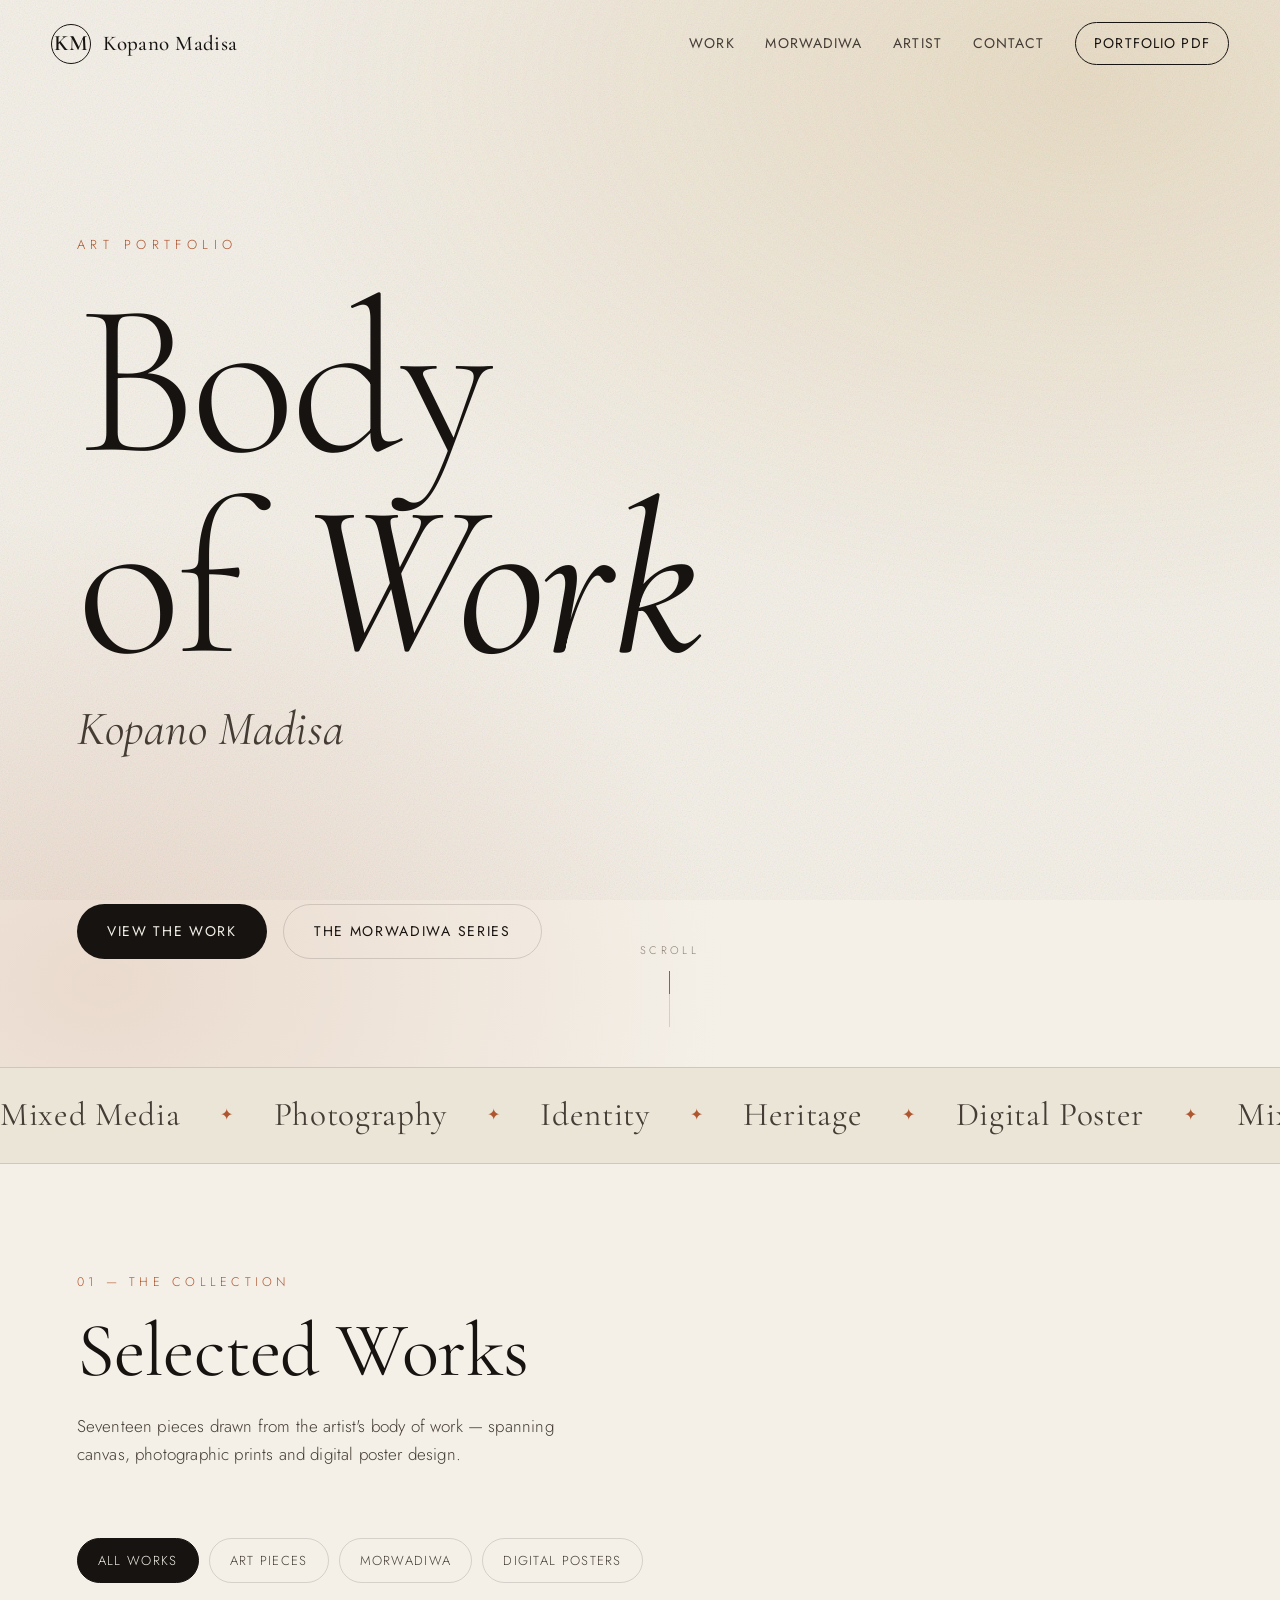
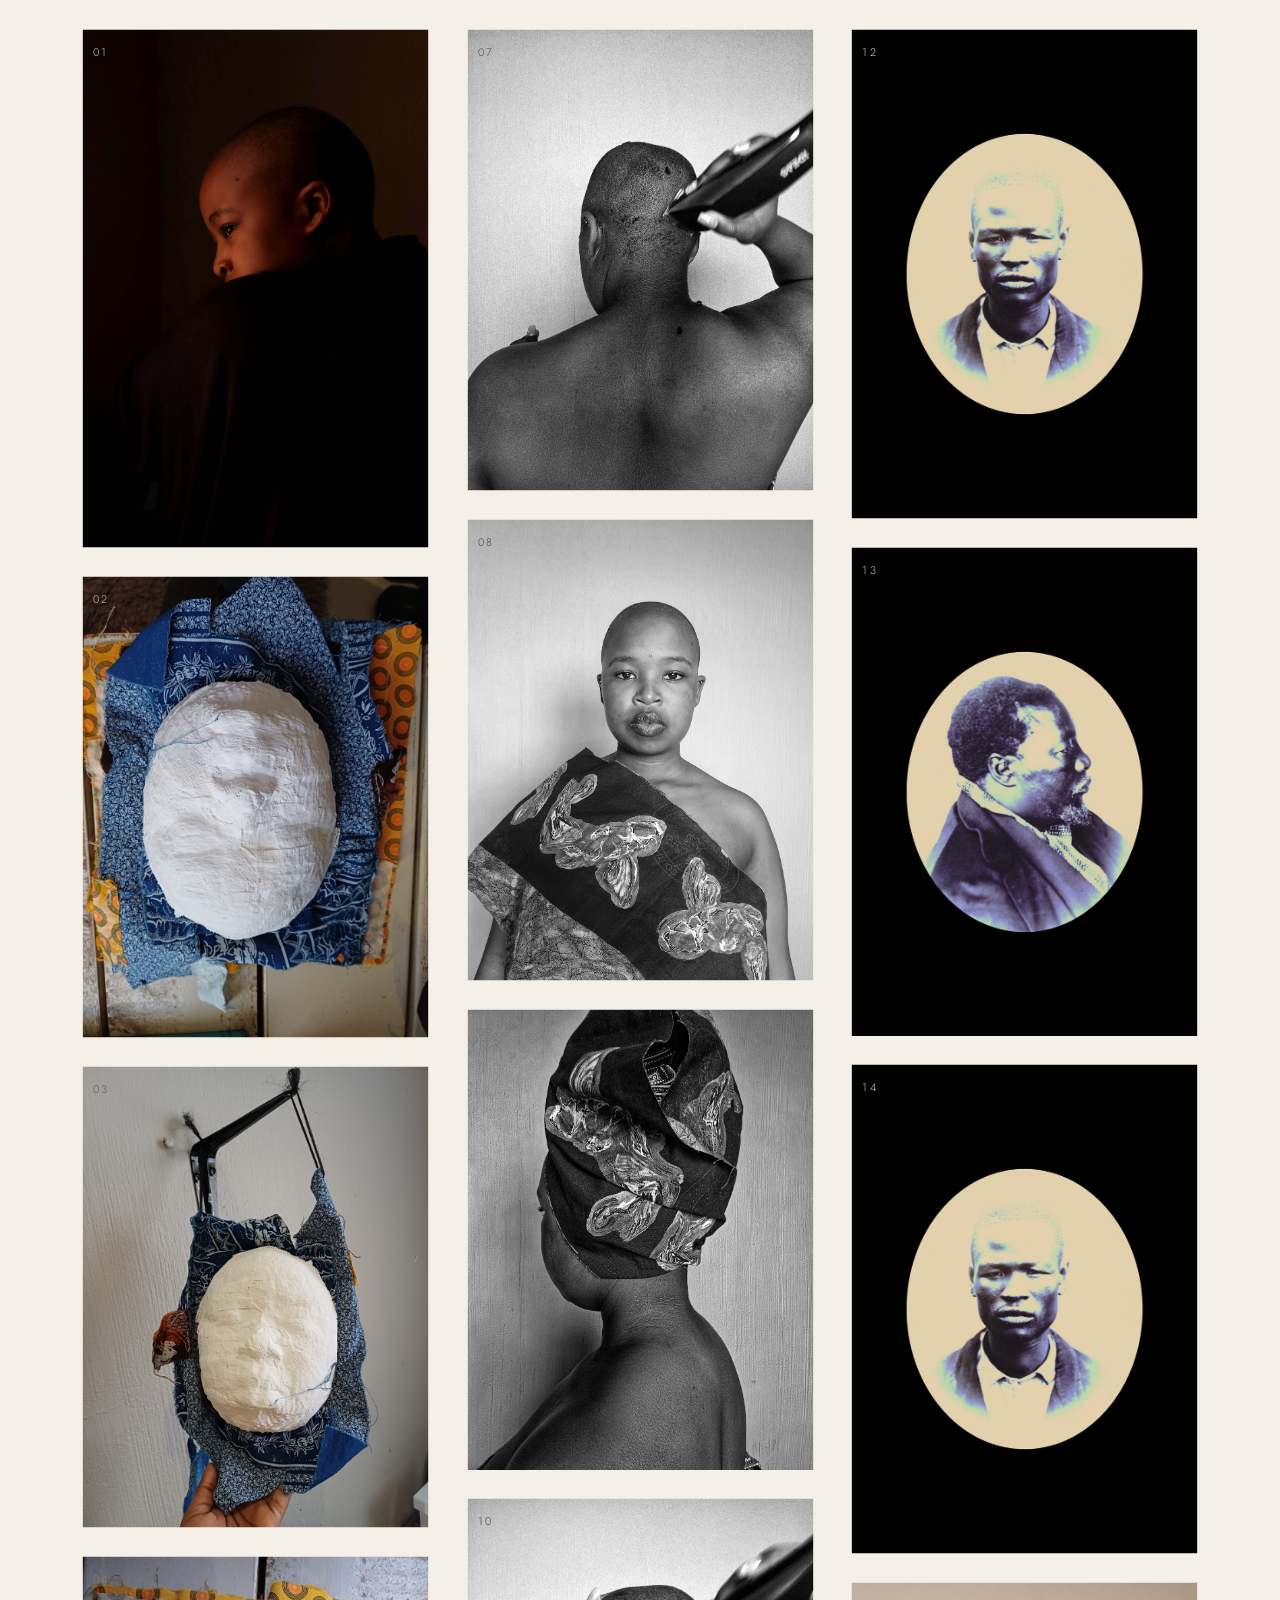
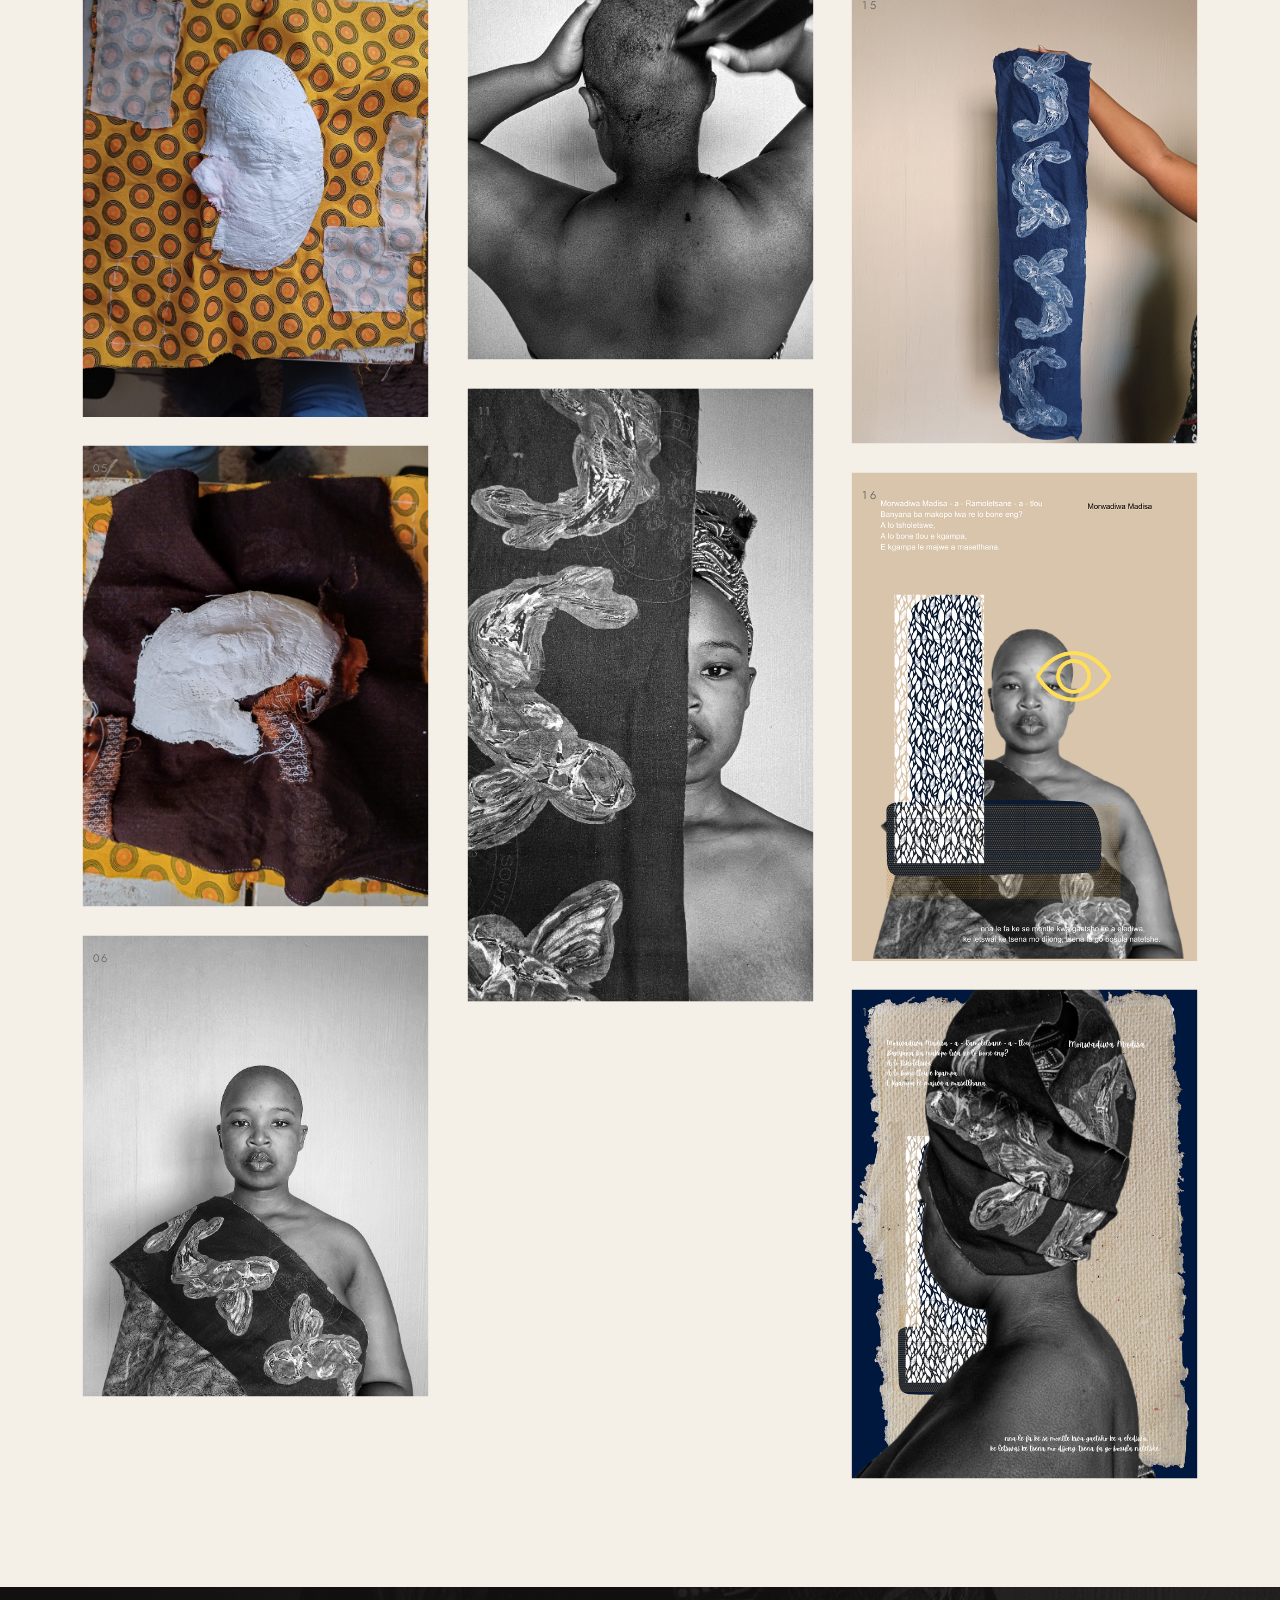
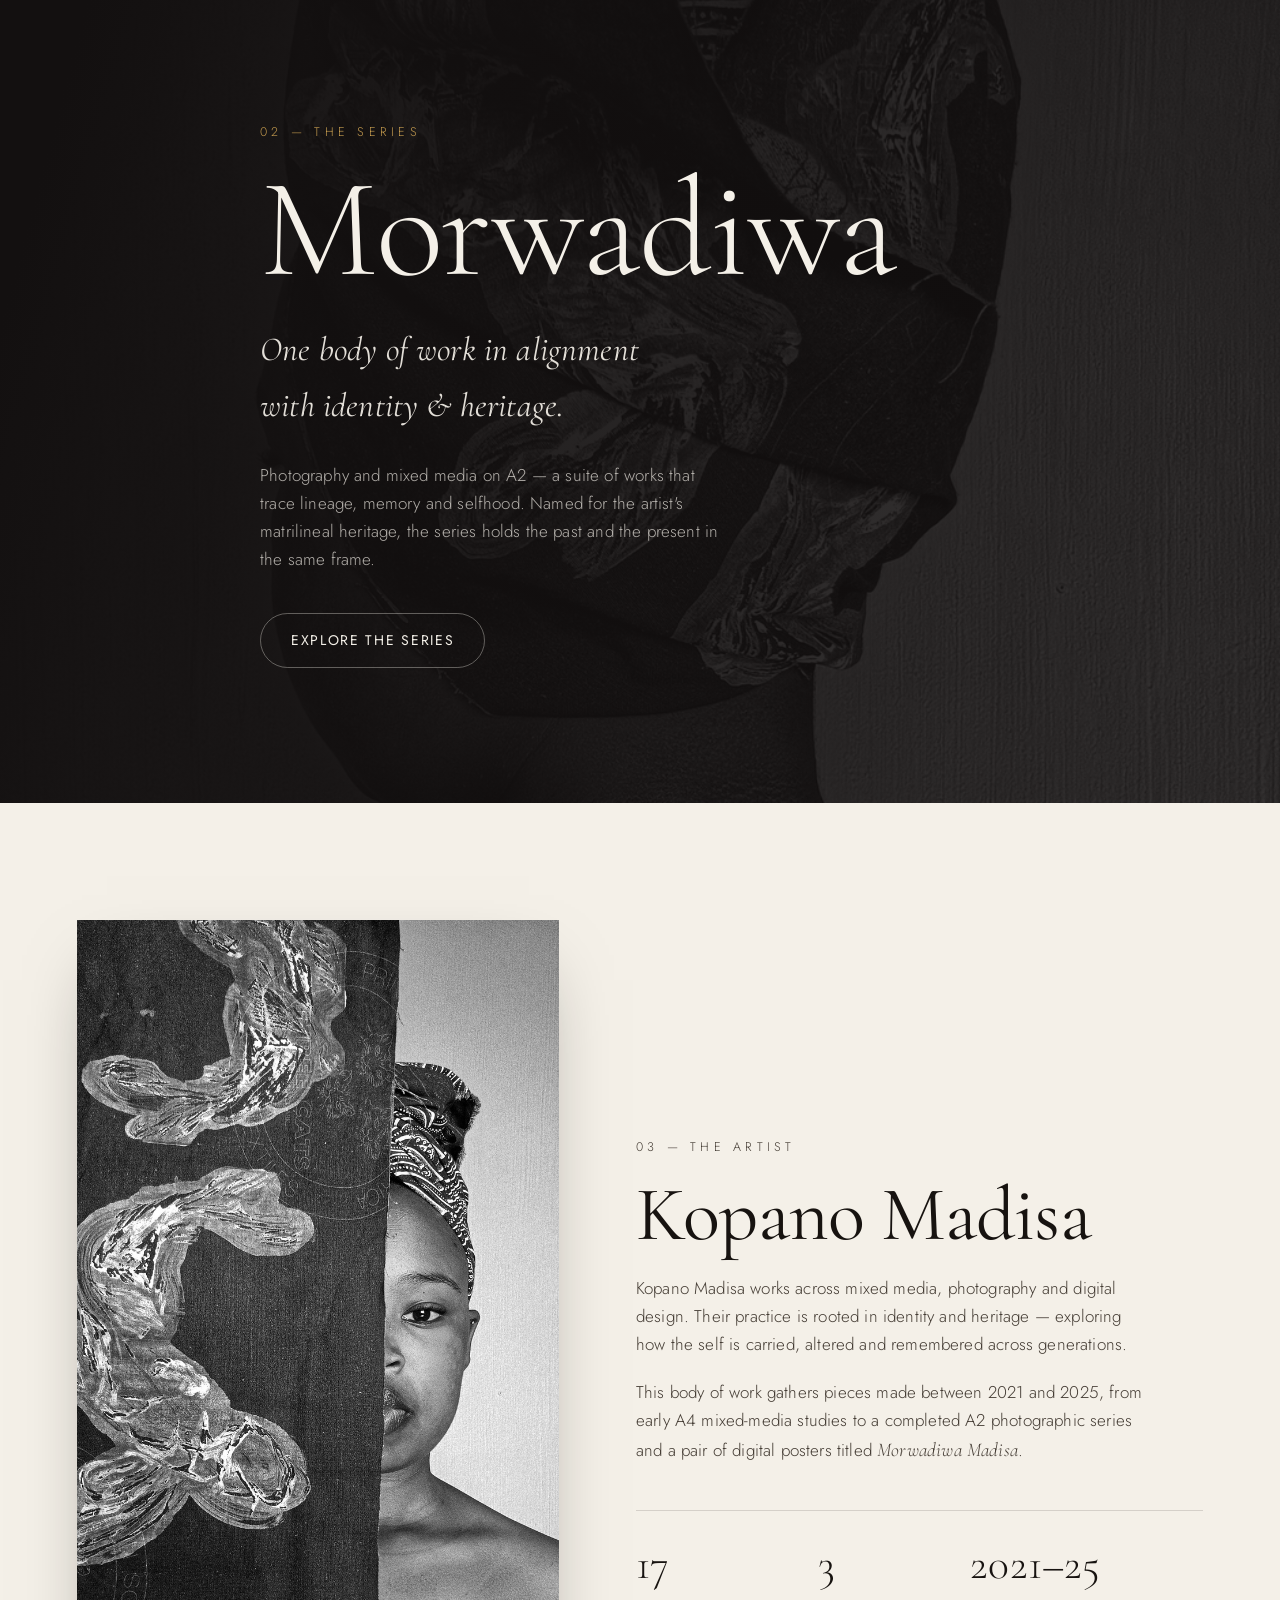
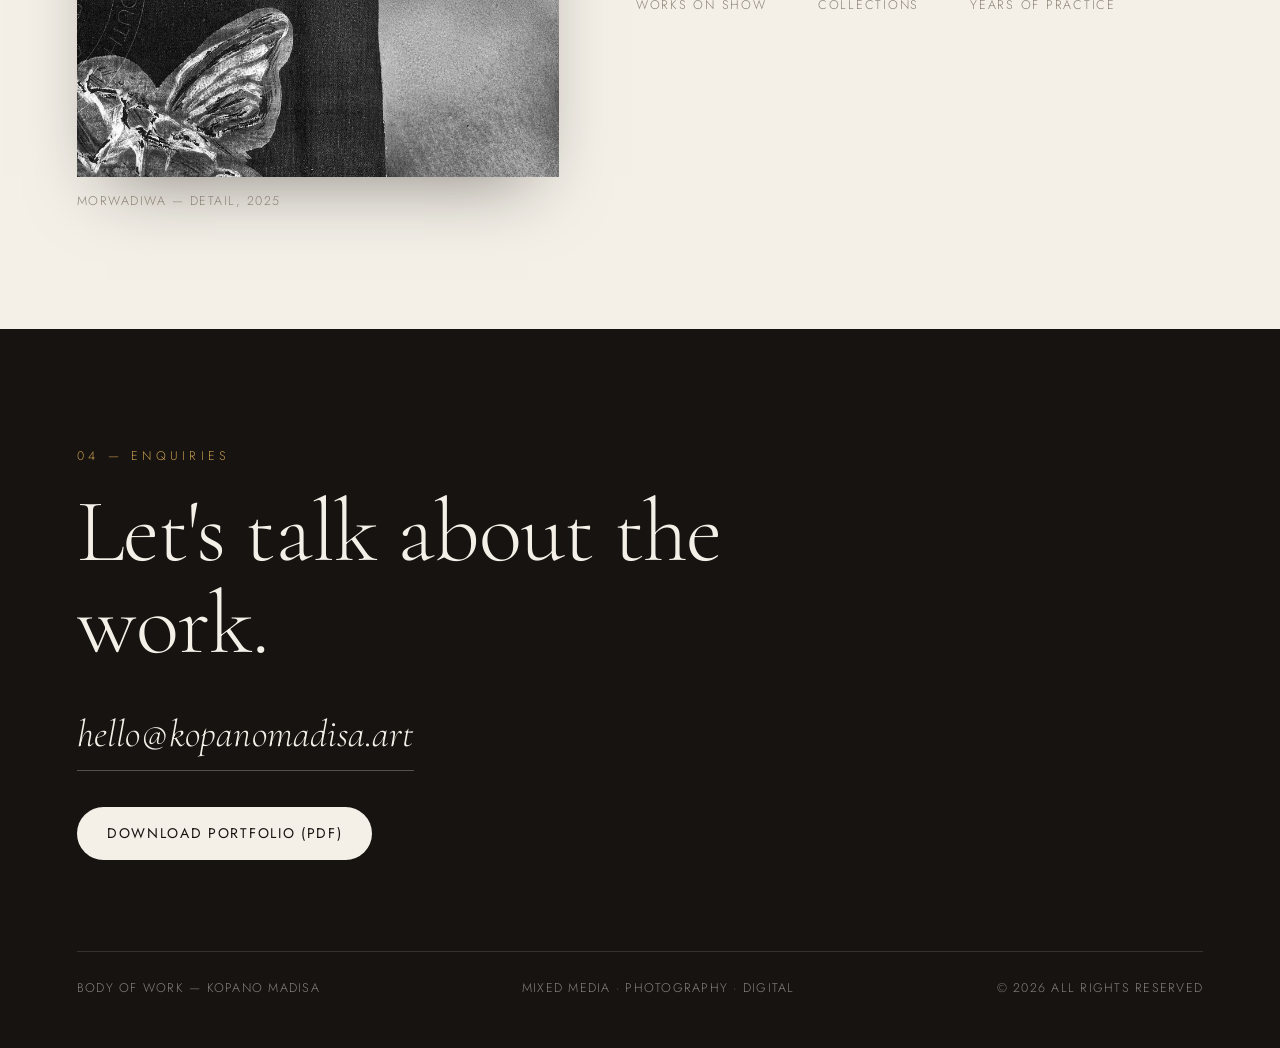
==== index.html @ 156d3285 "Add Kopano Madisa - Body of Work art portfolio site" ====
<!DOCTYPE html>
<html lang="en">
<head>
  <meta charset="UTF-8" />
  <meta name="viewport" content="width=device-width, initial-scale=1.0" />
  <title>Kopano Madisa — Body of Work</title>
  <meta name="description" content="Body of Work — an art portfolio by Kopano Madisa. Mixed media, photography and digital posters exploring identity and heritage." />

  <link rel="preconnect" href="https://fonts.googleapis.com" />
  <link rel="preconnect" href="https://fonts.gstatic.com" crossorigin />
  <link href="https://fonts.googleapis.com/css2?family=Cormorant+Garamond:ital,wght@0,300;0,400;0,500;0,600;1,300;1,400&family=Jost:wght@300;400;500;600&display=swap" rel="stylesheet" />

  <link rel="stylesheet" href="css/style.css" />
  <link rel="icon" href="data:image/svg+xml,%3Csvg xmlns='http://www.w3.org/2000/svg' viewBox='0 0 100 100'%3E%3Crect width='100' height='100' fill='%231a1714'/%3E%3Ctext x='50' y='68' font-family='Georgia,serif' font-size='58' fill='%23f5f2ec' text-anchor='middle'%3EK%3C/text%3E%3C/svg%3E" />
</head>
<body>

  <!-- ===== Grain / texture overlay ===== -->
  <div class="grain" aria-hidden="true"></div>

  <!-- ===== Header ===== -->
  <header class="site-header" id="top">
    <a class="brand" href="#top">
      <span class="brand-mark">KM</span>
      <span class="brand-text">Kopano&nbsp;Madisa</span>
    </a>
    <nav class="site-nav" aria-label="Primary">
      <a href="#work">Work</a>
      <a href="#morwadiwa">Morwadiwa</a>
      <a href="#artist">Artist</a>
      <a href="#contact">Contact</a>
      <a class="nav-cta" href="assets/pdf/Body-of-Work-Kopano-Madisa.pdf" target="_blank" rel="noopener">Portfolio&nbsp;PDF</a>
    </nav>
    <button class="nav-toggle" aria-label="Toggle menu" aria-expanded="false">
      <span></span><span></span><span></span>
    </button>
  </header>

  <!-- ===== Hero ===== -->
  <section class="hero" aria-label="Introduction">
    <div class="hero-inner">
      <p class="hero-eyebrow reveal">Art Portfolio</p>
      <h1 class="hero-title">
        <span class="line reveal">Body</span>
        <span class="line reveal">of <em>Work</em></span>
      </h1>
      <p class="hero-name reveal">Kopano&nbsp;Madisa</p>
      <p class="hero-sub reveal">
        A collection of mixed media, photography and digital posters — a body of work
        in alignment with identity &amp; heritage.
      </p>
      <div class="hero-actions reveal">
        <a class="btn btn-solid" href="#work">View the work</a>
        <a class="btn btn-ghost" href="#morwadiwa">The Morwadiwa series</a>
      </div>
    </div>
    <div class="hero-scroll reveal" aria-hidden="true">
      <span>Scroll</span>
      <span class="hero-scroll-line"></span>
    </div>
  </section>

  <!-- ===== Marquee statement ===== -->
  <div class="marquee" aria-hidden="true">
    <div class="marquee-track">
      <span>Mixed Media</span><span class="dot">✦</span>
      <span>Photography</span><span class="dot">✦</span>
      <span>Identity</span><span class="dot">✦</span>
      <span>Heritage</span><span class="dot">✦</span>
      <span>Digital Poster</span><span class="dot">✦</span>
      <span>Mixed Media</span><span class="dot">✦</span>
      <span>Photography</span><span class="dot">✦</span>
      <span>Identity</span><span class="dot">✦</span>
      <span>Heritage</span><span class="dot">✦</span>
      <span>Digital Poster</span><span class="dot">✦</span>
    </div>
  </div>

  <!-- ===== Work / Gallery ===== -->
  <main id="work" class="work">
    <div class="section-head reveal">
      <p class="section-index">01 — The Collection</p>
      <h2 class="section-title">Selected Works</h2>
      <p class="section-lede">
        Seventeen pieces drawn from the artist's body of work — spanning canvas,
        photographic prints and digital poster design.
      </p>
    </div>

    <div class="filters reveal" role="tablist" aria-label="Filter works">
      <button class="filter is-active" data-filter="all" role="tab" aria-selected="true">All Works</button>
      <button class="filter" data-filter="pieces" role="tab" aria-selected="false">Art Pieces</button>
      <button class="filter" data-filter="morwadiwa" role="tab" aria-selected="false">Morwadiwa</button>
      <button class="filter" data-filter="poster" role="tab" aria-selected="false">Digital Posters</button>
    </div>

    <div class="gallery" id="gallery" aria-live="polite">
      <!-- gallery items injected by js/main.js -->
    </div>
  </main>

  <!-- ===== Morwadiwa feature band ===== -->
  <section id="morwadiwa" class="feature">
    <div class="feature-inner">
      <p class="section-index reveal">02 — The Series</p>
      <h2 class="feature-title reveal">Morwadiwa</h2>
      <p class="feature-sub reveal">
        One body of work in alignment<br />with identity &amp; heritage.
      </p>
      <p class="feature-body reveal">
        Photography and mixed media on A2 — a suite of works that trace lineage,
        memory and selfhood. Named for the artist's matrilineal heritage, the series
        holds the past and the present in the same frame.
      </p>
      <a class="btn btn-ghost light reveal" href="#work" data-jump="morwadiwa">Explore the series</a>
    </div>
  </section>

  <!-- ===== Artist ===== -->
  <section id="artist" class="artist">
    <div class="artist-grid">
      <div class="artist-media reveal">
        <img src="assets/art/morwadiwa-06.jpg" alt="A work from the Morwadiwa series by Kopano Madisa" loading="lazy" />
        <span class="artist-media-caption">Morwadiwa — detail, 2025</span>
      </div>
      <div class="artist-copy">
        <p class="section-index reveal">03 — The Artist</p>
        <h2 class="section-title reveal">Kopano Madisa</h2>
        <p class="reveal">
          Kopano Madisa works across mixed media, photography and digital design.
          Their practice is rooted in identity and heritage — exploring how the self
          is carried, altered and remembered across generations.
        </p>
        <p class="reveal">
          This body of work gathers pieces made between 2021 and 2025, from early
          A4 mixed-media studies to a completed A2 photographic series and a pair of
          digital posters titled <em>Morwadiwa Madisa</em>.
        </p>
        <dl class="artist-stats reveal">
          <div><dt>17</dt><dd>Works on show</dd></div>
          <div><dt>3</dt><dd>Collections</dd></div>
          <div><dt>2021–25</dt><dd>Years of practice</dd></div>
        </dl>
      </div>
    </div>
  </section>

  <!-- ===== Contact / Footer ===== -->
  <footer id="contact" class="site-footer">
    <div class="footer-inner">
      <p class="section-index reveal">04 — Enquiries</p>
      <h2 class="footer-title reveal">Let's talk about the work.</h2>
      <a class="footer-mail reveal" href="mailto:hello@kopanomadisa.art">hello@kopanomadisa.art</a>
      <div class="footer-actions reveal">
        <a class="btn btn-solid" href="assets/pdf/Body-of-Work-Kopano-Madisa.pdf" target="_blank" rel="noopener">Download portfolio (PDF)</a>
      </div>
      <div class="footer-meta">
        <span>Body of Work — Kopano Madisa</span>
        <span>Mixed Media · Photography · Digital</span>
        <span>&copy; <span id="year"></span> All rights reserved</span>
      </div>
    </div>
  </footer>

  <!-- ===== Lightbox ===== -->
  <div class="lightbox" id="lightbox" aria-hidden="true" role="dialog" aria-modal="true" aria-label="Artwork viewer">
    <button class="lb-close" aria-label="Close viewer">&times;</button>
    <button class="lb-nav lb-prev" aria-label="Previous work">&#8249;</button>
    <button class="lb-nav lb-next" aria-label="Next work">&#8250;</button>
    <figure class="lb-figure">
      <img class="lb-img" id="lbImg" src="" alt="" />
      <figcaption class="lb-caption">
        <span class="lb-title" id="lbTitle"></span>
        <span class="lb-meta" id="lbMeta"></span>
        <span class="lb-count" id="lbCount"></span>
      </figcaption>
    </figure>
  </div>

  <script src="js/main.js"></script>
</body>
</html>
---- css/style.css ----
/* ============================================================
   Kopano Madisa — Body of Work
   Editorial art-gallery stylesheet
   ============================================================ */

/* ---------- Reset ---------- */
*, *::before, *::after { box-sizing: border-box; }
html { -webkit-text-size-adjust: 100%; scroll-behavior: smooth; }
body {
  margin: 0;
  background: var(--paper);
  color: var(--ink);
  font-family: var(--sans);
  font-size: 17px;
  line-height: 1.65;
  font-weight: 300;
  letter-spacing: .01em;
  -webkit-font-smoothing: antialiased;
  text-rendering: optimizeLegibility;
  overflow-x: hidden;
}
img { display: block; max-width: 100%; height: auto; }
a { color: inherit; text-decoration: none; }
button { font: inherit; color: inherit; background: none; border: 0; cursor: pointer; }
h1, h2, h3, p, dl, dd, dt, figure { margin: 0; }
::selection { background: var(--accent); color: var(--paper); }

/* ---------- Tokens ---------- */
:root {
  --paper:   #f4f0e8;
  --paper-2: #ebe5d8;
  --ink:     #171310;
  --ink-soft:#453d35;
  --muted:   #8b8074;
  --accent:  #b0562f;
  --ochre:   #c39a4e;
  --line:    rgba(23,19,16,.14);
  --display: "Cormorant Garamond", Georgia, "Times New Roman", serif;
  --sans:    "Jost", "Segoe UI", system-ui, -apple-system, sans-serif;
  --maxw: 1280px;
  --ease: cubic-bezier(.22,.68,.16,1);
}

/* ---------- Grain overlay ---------- */
.grain {
  position: fixed; inset: 0; z-index: 2147483000;
  pointer-events: none; opacity: .16; mix-blend-mode: multiply;
  background-image: url("data:image/svg+xml,%3Csvg xmlns='http://www.w3.org/2000/svg' width='240' height='240'%3E%3Cfilter id='n'%3E%3CfeTurbulence type='fractalNoise' baseFrequency='0.82' numOctaves='4' stitchTiles='stitch'/%3E%3C/filter%3E%3Crect width='100%25' height='100%25' filter='url(%23n)'/%3E%3C/svg%3E");
}

/* ============================================================
   Header
   ============================================================ */
.site-header {
  position: fixed; top: 0; left: 0; right: 0; z-index: 900;
  display: flex; align-items: center; justify-content: space-between;
  padding: 22px clamp(20px, 4vw, 56px);
  transition: background .5s var(--ease), padding .5s var(--ease), box-shadow .5s var(--ease), backdrop-filter .5s;
}
.site-header.scrolled {
  padding: 12px clamp(20px, 4vw, 56px);
  background: rgba(244,240,232,.82);
  backdrop-filter: saturate(140%) blur(14px);
  box-shadow: 0 1px 0 var(--line);
}
.brand { display: flex; align-items: baseline; gap: 12px; }
.brand-mark {
  font-family: var(--display); font-weight: 600; font-size: 22px;
  letter-spacing: .04em; border: 1.5px solid var(--ink);
  width: 40px; height: 40px; display: grid; place-items: center;
  border-radius: 50%;
}
.brand-text {
  font-family: var(--display); font-size: 21px; font-weight: 500;
  letter-spacing: .02em;
}
.site-nav { display: flex; align-items: center; gap: clamp(14px, 2.4vw, 34px); }
.site-nav a {
  font-size: 14px; letter-spacing: .08em; text-transform: uppercase;
  font-weight: 400; color: var(--ink-soft); position: relative; padding: 4px 0;
}
.site-nav a::after {
  content: ""; position: absolute; left: 0; bottom: 0; height: 1px; width: 100%;
  background: var(--ink); transform: scaleX(0); transform-origin: right;
  transition: transform .45s var(--ease);
}
.site-nav a:hover::after { transform: scaleX(1); transform-origin: left; }
.nav-cta {
  border: 1px solid var(--ink) !important; border-radius: 999px;
  padding: 9px 18px !important; color: var(--ink) !important;
  transition: background .4s var(--ease), color .4s var(--ease);
}
.nav-cta::after { display: none; }
.nav-cta:hover { background: var(--ink); color: var(--paper) !important; }

.nav-toggle {
  display: none; width: 44px; height: 44px; flex-direction: column;
  gap: 6px; align-items: center; justify-content: center;
}
.nav-toggle span {
  display: block; height: 1.5px; width: 26px; background: var(--ink);
  transition: transform .4s var(--ease), opacity .3s;
}
body.nav-open .nav-toggle span:nth-child(1) { transform: translateY(7.5px) rotate(45deg); }
body.nav-open .nav-toggle span:nth-child(2) { opacity: 0; }
body.nav-open .nav-toggle span:nth-child(3) { transform: translateY(-7.5px) rotate(-45deg); }

/* ============================================================
   Hero
   ============================================================ */
.hero {
  position: relative; min-height: 100svh; padding: 26vh clamp(20px, 6vw, 90px) 12vh;
  display: flex; flex-direction: column; justify-content: center;
}
.hero::before {
  content: ""; position: absolute; inset: 0; z-index: -1;
  background:
    radial-gradient(120% 90% at 85% 8%, rgba(195,154,78,.22), transparent 55%),
    radial-gradient(90% 80% at 8% 92%, rgba(176,86,47,.14), transparent 55%);
}
.hero-inner { max-width: var(--maxw); margin: 0 auto; width: 100%; }
.hero-eyebrow {
  font-size: 13px; letter-spacing: .42em; text-transform: uppercase;
  color: var(--accent); margin-bottom: 26px;
}
.hero-title {
  font-family: var(--display); font-weight: 300; line-height: .92;
  font-size: clamp(4.2rem, 17vw, 15rem); letter-spacing: -.02em;
}
.hero-title .line { display: block; }
.hero-title em { font-style: italic; font-weight: 400; padding-left: .06em; }
.hero-name {
  font-family: var(--display); font-style: italic; font-weight: 400;
  font-size: clamp(1.6rem, 4vw, 3rem); margin-top: 8px; color: var(--ink-soft);
}
.hero-sub {
  max-width: 46ch; margin-top: 34px; color: var(--ink-soft);
  font-size: clamp(1rem, 1.4vw, 1.15rem);
}
.hero-actions { display: flex; flex-wrap: wrap; gap: 16px; margin-top: 42px; }

.btn {
  display: inline-flex; align-items: center; gap: 10px;
  font-size: 14px; letter-spacing: .12em; text-transform: uppercase;
  padding: 15px 30px; border-radius: 999px; font-weight: 400;
  transition: transform .4s var(--ease), background .4s var(--ease), color .4s var(--ease), border-color .4s;
  will-change: transform;
}
.btn:hover { transform: translateY(-2px); }
.btn-solid { background: var(--ink); color: var(--paper); }
.btn-solid:hover { background: var(--accent); }
.btn-ghost { border: 1px solid var(--line); color: var(--ink); }
.btn-ghost:hover { border-color: var(--ink); }
.btn-ghost.light { border-color: rgba(244,240,232,.35); color: var(--paper); }
.btn-ghost.light:hover { background: var(--paper); color: var(--ink); border-color: var(--paper); }

.hero-scroll {
  position: absolute; bottom: 40px; left: 50%; transform: translateX(-50%);
  display: flex; flex-direction: column; align-items: center; gap: 12px;
  font-size: 11px; letter-spacing: .3em; text-transform: uppercase; color: var(--muted);
}
.hero-scroll-line { width: 1px; height: 56px; background: var(--line); position: relative; overflow: hidden; }
.hero-scroll-line::after {
  content: ""; position: absolute; top: 0; left: 0; width: 100%; height: 40%;
  background: var(--accent); animation: drop 2.2s var(--ease) infinite;
}
@keyframes drop { 0% { transform: translateY(-100%); } 100% { transform: translateY(280%); } }

/* ============================================================
   Marquee
   ============================================================ */
.marquee {
  border-top: 1px solid var(--line); border-bottom: 1px solid var(--line);
  padding: 20px 0; overflow: hidden; background: var(--paper-2);
}
.marquee-track {
  display: flex; align-items: center; gap: 40px; width: max-content;
  animation: marquee 34s linear infinite;
}
.marquee-track span {
  font-family: var(--display); font-size: clamp(1.4rem, 2.6vw, 2.3rem);
  font-weight: 400; letter-spacing: .02em; white-space: nowrap; color: var(--ink-soft);
}
.marquee-track .dot { color: var(--accent); font-size: 1rem; }
@keyframes marquee { to { transform: translateX(-50%); } }

/* ============================================================
   Section heads
   ============================================================ */
.section-index {
  font-size: 12.5px; letter-spacing: .34em; text-transform: uppercase;
  color: var(--accent); margin-bottom: 20px;
}
.section-title {
  font-family: var(--display); font-weight: 400; line-height: 1;
  font-size: clamp(2.6rem, 6vw, 5rem); letter-spacing: -.01em;
}
.section-lede { max-width: 52ch; margin-top: 22px; color: var(--ink-soft); }

.work { padding: clamp(80px, 12vh, 150px) clamp(20px, 6vw, 90px); max-width: var(--maxw); margin: 0 auto; }
.section-head { max-width: 720px; margin-bottom: clamp(40px, 6vw, 70px); }

/* ============================================================
   Filters
   ============================================================ */
.filters { display: flex; flex-wrap: wrap; gap: 10px; margin-bottom: 46px; }
.filter {
  font-size: 13px; letter-spacing: .1em; text-transform: uppercase;
  padding: 11px 20px; border-radius: 999px; border: 1px solid var(--line);
  color: var(--ink-soft); transition: all .35s var(--ease);
}
.filter:hover { border-color: var(--ink); }
.filter.is-active { background: var(--ink); color: var(--paper); border-color: var(--ink); }

/* ============================================================
   Gallery (masonry via CSS columns)
   ============================================================ */
.gallery { columns: 3; column-gap: 28px; }
@media (max-width: 1024px) { .gallery { columns: 2; column-gap: 22px; } }
@media (max-width: 620px)  { .gallery { columns: 1; } }

.tile {
  break-inside: avoid; margin: 0 0 28px; position: relative; width: 100%;
  opacity: 0; transform: translateY(30px);
  transition: opacity .8s var(--ease), transform .8s var(--ease);
}
.tile.in { opacity: 1; transform: none; }
.tile.hidden { display: none; }

.tile-btn { display: block; width: 100%; text-align: left; position: relative; overflow: hidden; }
.tile-media { position: relative; overflow: hidden; background: var(--paper-2); }
.tile-media img {
  width: 100%; transition: transform 1.1s var(--ease), filter .6s;
  transform: scale(1.001);
}
.tile-btn:hover .tile-media img { transform: scale(1.045); }

.tile-cap {
  position: absolute; left: 0; right: 0; bottom: 0;
  padding: 46px 22px 20px; display: flex; flex-direction: column; gap: 4px;
  background: linear-gradient(to top, rgba(15,12,10,.82), rgba(15,12,10,.35) 55%, transparent);
  color: var(--paper);
  opacity: 0; transform: translateY(14px);
  transition: opacity .5s var(--ease), transform .5s var(--ease);
}
.tile-btn:hover .tile-cap,
.tile-btn:focus-visible .tile-cap { opacity: 1; transform: none; }
.tile-cat {
  font-size: 11px; letter-spacing: .26em; text-transform: uppercase;
  color: var(--ochre);
}
.tile-title { font-family: var(--display); font-size: 1.5rem; line-height: 1.15; font-weight: 500; }
.tile-meta { font-size: 12.5px; letter-spacing: .06em; color: rgba(244,240,232,.72); }

/* number tag */
.tile-num {
  position: absolute; top: 14px; left: 16px; z-index: 2;
  font-size: 11px; letter-spacing: .2em; color: rgba(244,240,232,.85);
  mix-blend-mode: difference;
}

/* On touch devices show captions permanently */
@media (hover: none) {
  .tile-cap { opacity: 1; transform: none; }
}

/* ============================================================
   Feature band — Morwadiwa
   ============================================================ */
.feature {
  position: relative; color: var(--paper);
  background: #131010; overflow: hidden;
  padding: clamp(90px, 15vh, 170px) clamp(20px, 6vw, 90px);
}
.feature::before {
  content: ""; position: absolute; inset: 0; z-index: 0;
  background: url("../assets/art/morwadiwa-04.jpg") center 30% / cover no-repeat;
  opacity: .26; filter: grayscale(.2) contrast(1.05);
}
.feature::after {
  content: ""; position: absolute; inset: 0; z-index: 1;
  background: linear-gradient(105deg, #131010 6%, rgba(19,16,16,.72) 42%, rgba(19,16,16,.35) 100%);
}
.feature-inner { position: relative; z-index: 2; max-width: 760px; margin: 0 auto; }
.feature .section-index { color: var(--ochre); }
.feature-title {
  font-family: var(--display); font-weight: 300; line-height: .95;
  font-size: clamp(3.4rem, 11vw, 9rem); letter-spacing: -.01em;
}
.feature-sub {
  font-family: var(--display); font-style: italic; font-weight: 400;
  font-size: clamp(1.3rem, 3vw, 2.1rem); margin-top: 26px; color: rgba(244,240,232,.92);
}
.feature-body { max-width: 46ch; margin-top: 28px; color: rgba(244,240,232,.7); }
.feature .btn { margin-top: 40px; }

/* ============================================================
   Artist
   ============================================================ */
.artist { padding: clamp(80px, 13vh, 160px) clamp(20px, 6vw, 90px); }
.artist-grid {
  max-width: var(--maxw); margin: 0 auto; display: grid;
  grid-template-columns: .85fr 1fr; gap: clamp(40px, 6vw, 90px); align-items: center;
}
.artist-media { position: relative; }
.artist-media img { width: 100%; box-shadow: 0 30px 70px -30px rgba(23,19,16,.5); }
.artist-media-caption {
  display: block; margin-top: 14px; font-size: 12.5px; letter-spacing: .12em;
  text-transform: uppercase; color: var(--muted);
}
.artist-copy p { color: var(--ink-soft); margin-top: 20px; max-width: 52ch; }
.artist-copy em { font-family: var(--display); font-size: 1.15em; }
.artist-stats {
  display: flex; gap: clamp(24px, 4vw, 54px); margin-top: 44px;
  padding-top: 32px; border-top: 1px solid var(--line);
}
.artist-stats dt { font-family: var(--display); font-size: clamp(2rem, 3.4vw, 2.9rem); line-height: 1; }
.artist-stats dd { font-size: 12.5px; letter-spacing: .14em; text-transform: uppercase; color: var(--muted); margin-top: 8px; }

/* ============================================================
   Footer
   ============================================================ */
.site-footer { background: var(--ink); color: var(--paper); padding: clamp(80px, 13vh, 150px) clamp(20px, 6vw, 90px) 50px; }
.footer-inner { max-width: var(--maxw); margin: 0 auto; }
.site-footer .section-index { color: var(--ochre); }
.footer-title {
  font-family: var(--display); font-weight: 300; line-height: 1.02;
  font-size: clamp(2.6rem, 7vw, 6rem); letter-spacing: -.01em; max-width: 16ch;
}
.footer-mail {
  display: inline-block; margin-top: 34px; font-family: var(--display);
  font-size: clamp(1.3rem, 3.4vw, 2.4rem); font-style: italic; padding-bottom: 4px;
  border-bottom: 1px solid rgba(244,240,232,.28); transition: border-color .4s, color .4s;
}
.footer-mail:hover { border-color: var(--ochre); color: var(--ochre); }
.footer-actions { margin-top: 36px; }
.site-footer .btn-solid { background: var(--paper); color: var(--ink); }
.site-footer .btn-solid:hover { background: var(--accent); color: var(--paper); }
.footer-meta {
  display: flex; flex-wrap: wrap; gap: 12px 40px; justify-content: space-between;
  margin-top: clamp(60px, 10vh, 110px); padding-top: 26px;
  border-top: 1px solid rgba(244,240,232,.14);
  font-size: 12.5px; letter-spacing: .1em; text-transform: uppercase;
  color: rgba(244,240,232,.5);
}

/* ============================================================
   Lightbox
   ============================================================ */
.lightbox {
  position: fixed; inset: 0; z-index: 1100; display: flex;
  align-items: center; justify-content: center; padding: clamp(16px, 4vw, 60px);
  background: rgba(10,8,7,.94); backdrop-filter: blur(8px);
  opacity: 0; visibility: hidden; transition: opacity .5s var(--ease), visibility .5s;
}
.lightbox.open { opacity: 1; visibility: visible; }
.lb-figure {
  max-width: min(1000px, 92vw); max-height: 88vh;
  display: flex; flex-direction: column; align-items: center; gap: 20px;
  transform: scale(.96); transition: transform .6s var(--ease);
}
.lightbox.open .lb-figure { transform: none; }
.lb-img {
  max-width: 100%; max-height: 74vh; width: auto; object-fit: contain;
  box-shadow: 0 40px 90px -30px rgba(0,0,0,.8);
  background: #1c1815;
}
.lb-caption { display: flex; flex-direction: column; align-items: center; gap: 5px; text-align: center; color: var(--paper); }
.lb-title { font-family: var(--display); font-size: clamp(1.4rem, 3vw, 2.1rem); font-style: italic; }
.lb-meta { font-size: 12.5px; letter-spacing: .18em; text-transform: uppercase; color: rgba(244,240,232,.62); }
.lb-count { font-size: 11px; letter-spacing: .28em; color: var(--ochre); margin-top: 4px; }
.lb-close {
  position: absolute; top: clamp(14px, 3vw, 30px); right: clamp(16px, 4vw, 40px);
  font-size: 40px; line-height: 1; color: var(--paper); opacity: .75; transition: opacity .3s, transform .4s;
}
.lb-close:hover { opacity: 1; transform: rotate(90deg); }
.lb-nav {
  position: absolute; top: 50%; transform: translateY(-50%);
  font-size: 52px; line-height: 1; color: var(--paper); opacity: .6;
  width: 70px; height: 70px; display: grid; place-items: center; transition: opacity .3s, transform .4s;
}
.lb-nav:hover { opacity: 1; }
.lb-prev { left: clamp(4px, 2vw, 26px); }
.lb-next { right: clamp(4px, 2vw, 26px); }
.lb-prev:hover { transform: translateY(-50%) translateX(-4px); }
.lb-next:hover { transform: translateY(-50%) translateX(4px); }

/* ============================================================
   Reveal animation
   ============================================================ */
.reveal { opacity: 0; transform: translateY(28px); transition: opacity 1s var(--ease), transform 1s var(--ease); }
.reveal.in { opacity: 1; transform: none; }
.hero .reveal { transition-duration: 1.1s; }

/* stagger inside hero + sections */
.hero-inner > .reveal:nth-child(1) { transition-delay: .05s; }
.hero-inner > .reveal:nth-child(2) { transition-delay: .18s; }
.hero-inner > .reveal:nth-child(3) { transition-delay: .34s; }
.hero-inner > .reveal:nth-child(4) { transition-delay: .46s; }
.hero-inner > .reveal:nth-child(5) { transition-delay: .58s; }

/* ============================================================
   Responsive
   ============================================================ */
@media (max-width: 900px) {
  .brand-text { display: none; }
  .nav-toggle { display: flex; }
  .site-nav {
    position: fixed; inset: 0; flex-direction: column; justify-content: center;
    gap: 26px; background: var(--paper);
    transform: translateX(100%); transition: transform .6s var(--ease);
  }
  .site-nav a { font-size: 22px; letter-spacing: .06em; }
  body.nav-open .site-nav { transform: translateX(0); }
  body.nav-open { overflow: hidden; }
  .artist-grid { grid-template-columns: 1fr; }
  .artist-media { max-width: 420px; }
}
@media (max-width: 560px) {
  body { font-size: 16px; }
  .hero { padding-top: 24vh; }
  .hero-scroll { display: none; }
  .artist-stats { flex-wrap: wrap; gap: 22px 34px; }
  .footer-meta { flex-direction: column; }
}

/* ============================================================
   Reduced motion
   ============================================================ */
@media (prefers-reduced-motion: reduce) {
  * { animation-duration: .001ms !important; animation-iteration-count: 1 !important; transition-duration: .001ms !important; scroll-behavior: auto !important; }
  .reveal { opacity: 1; transform: none; }
  .tile { opacity: 1; transform: none; }
}
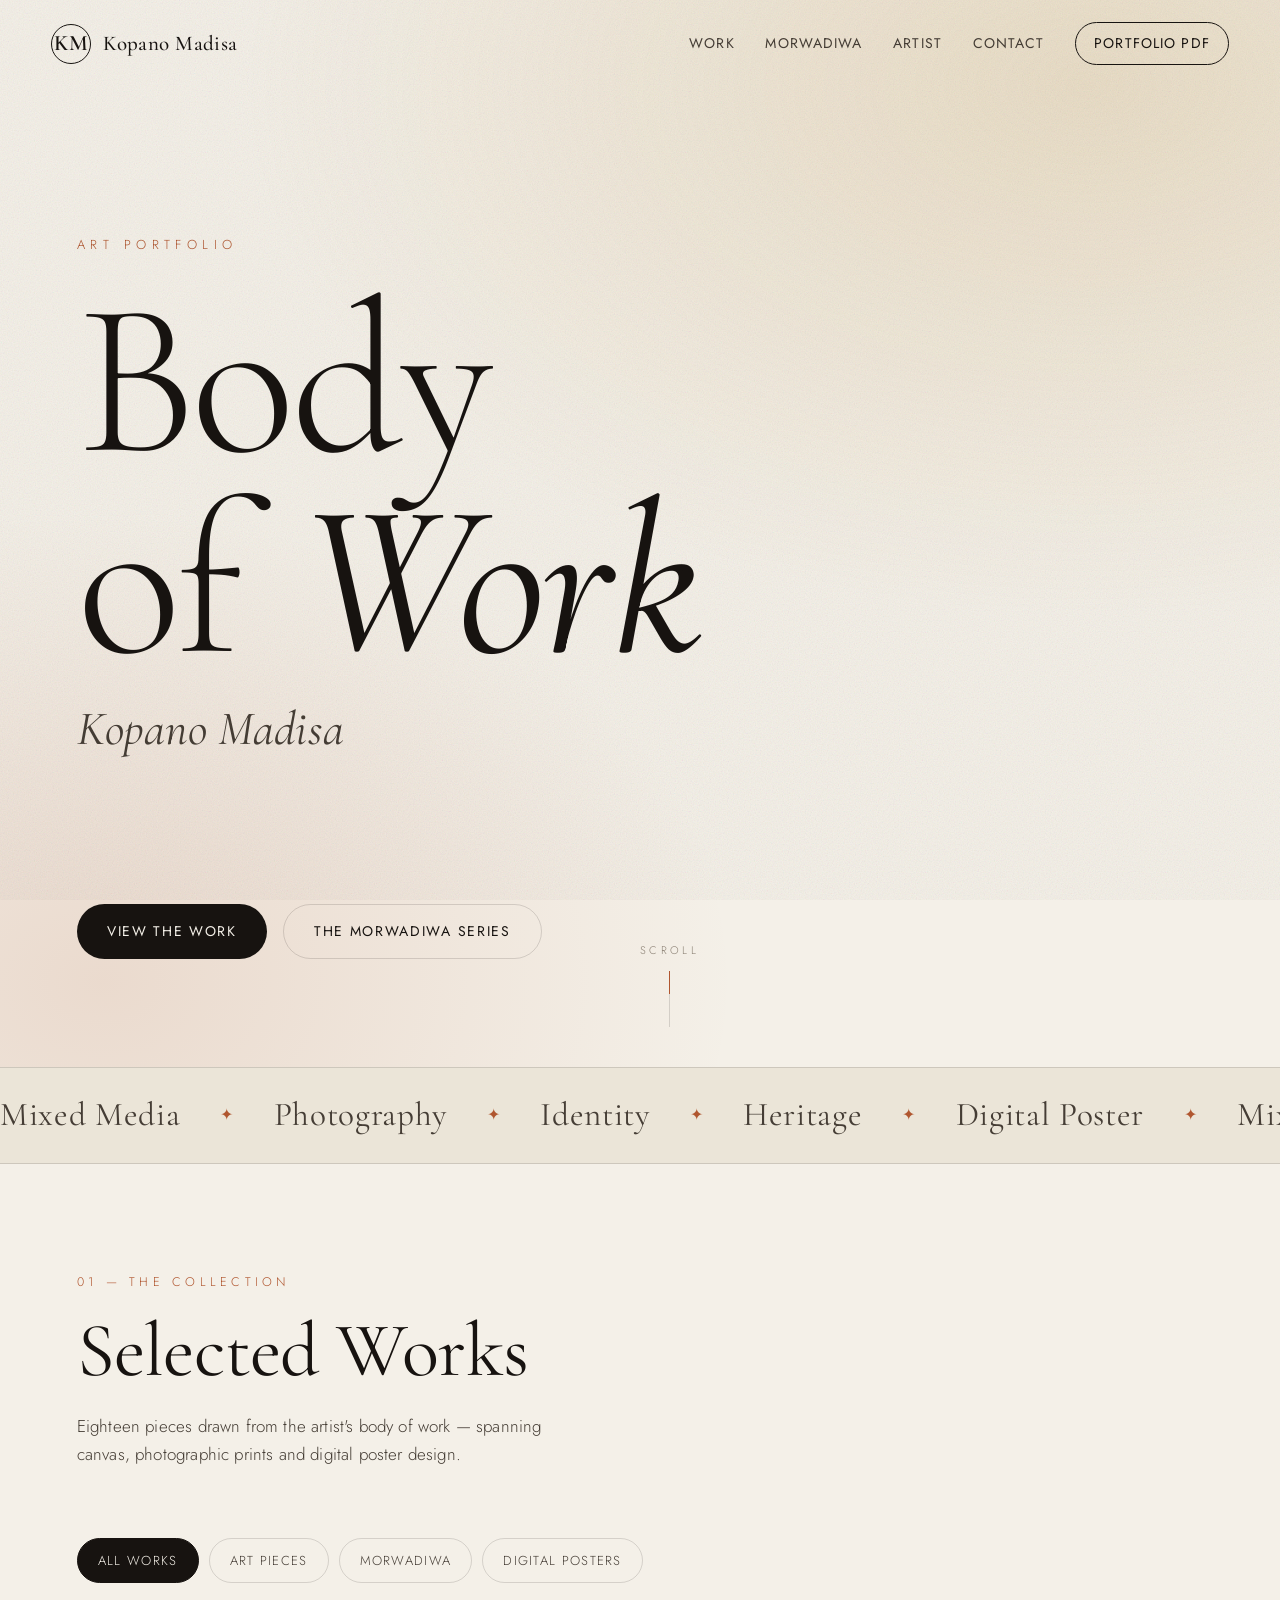
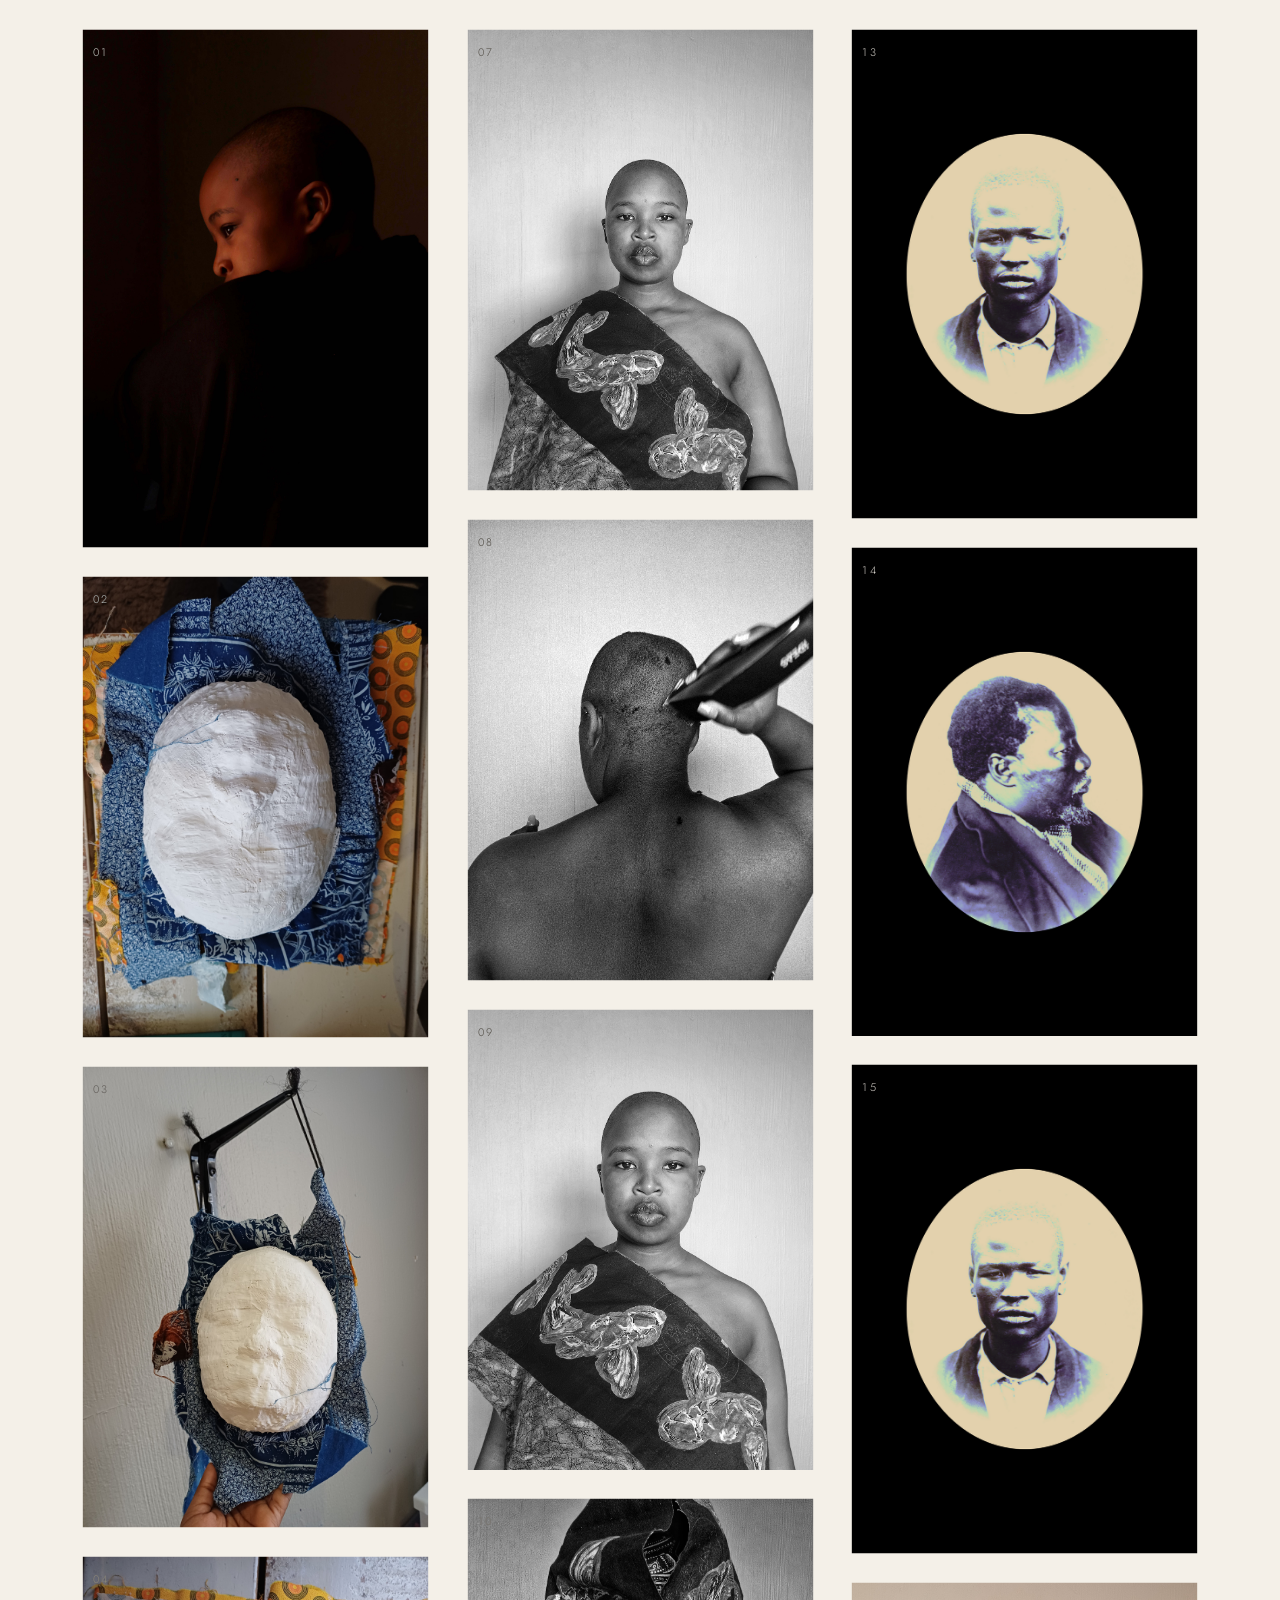
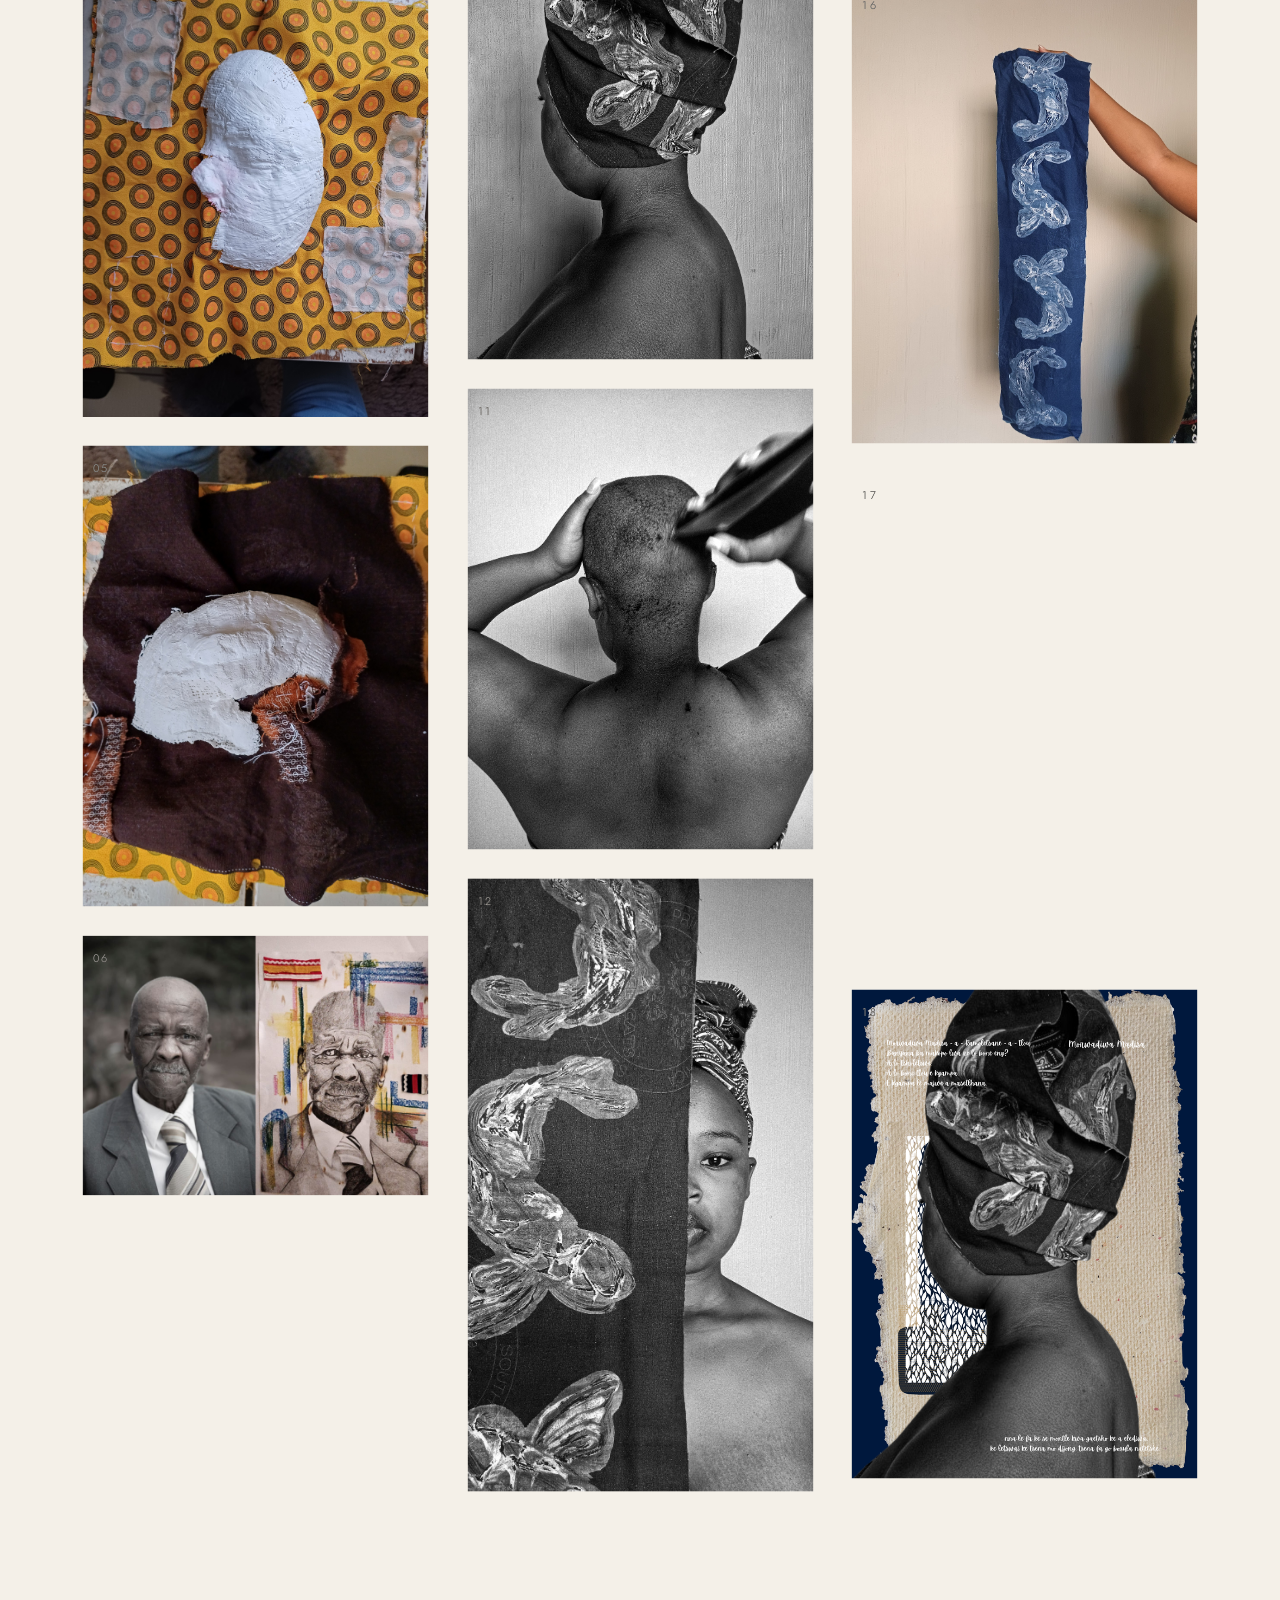
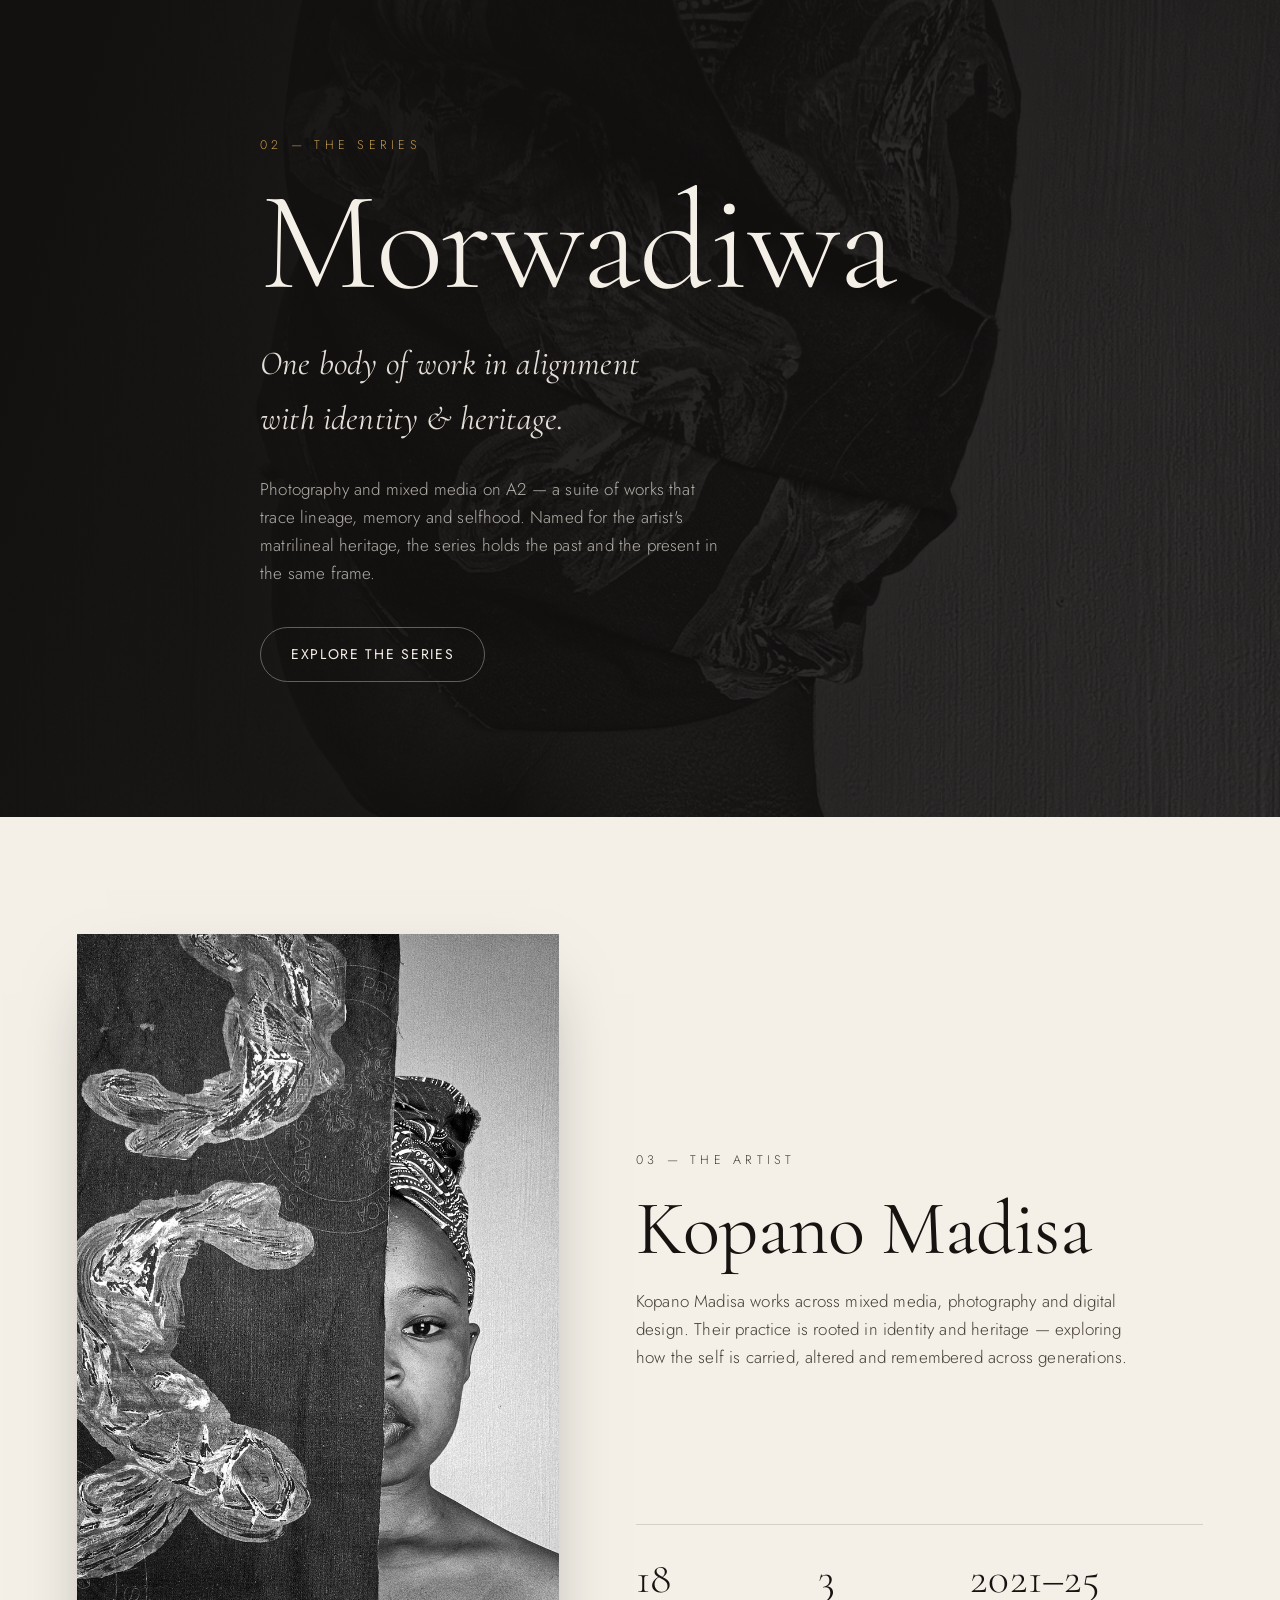
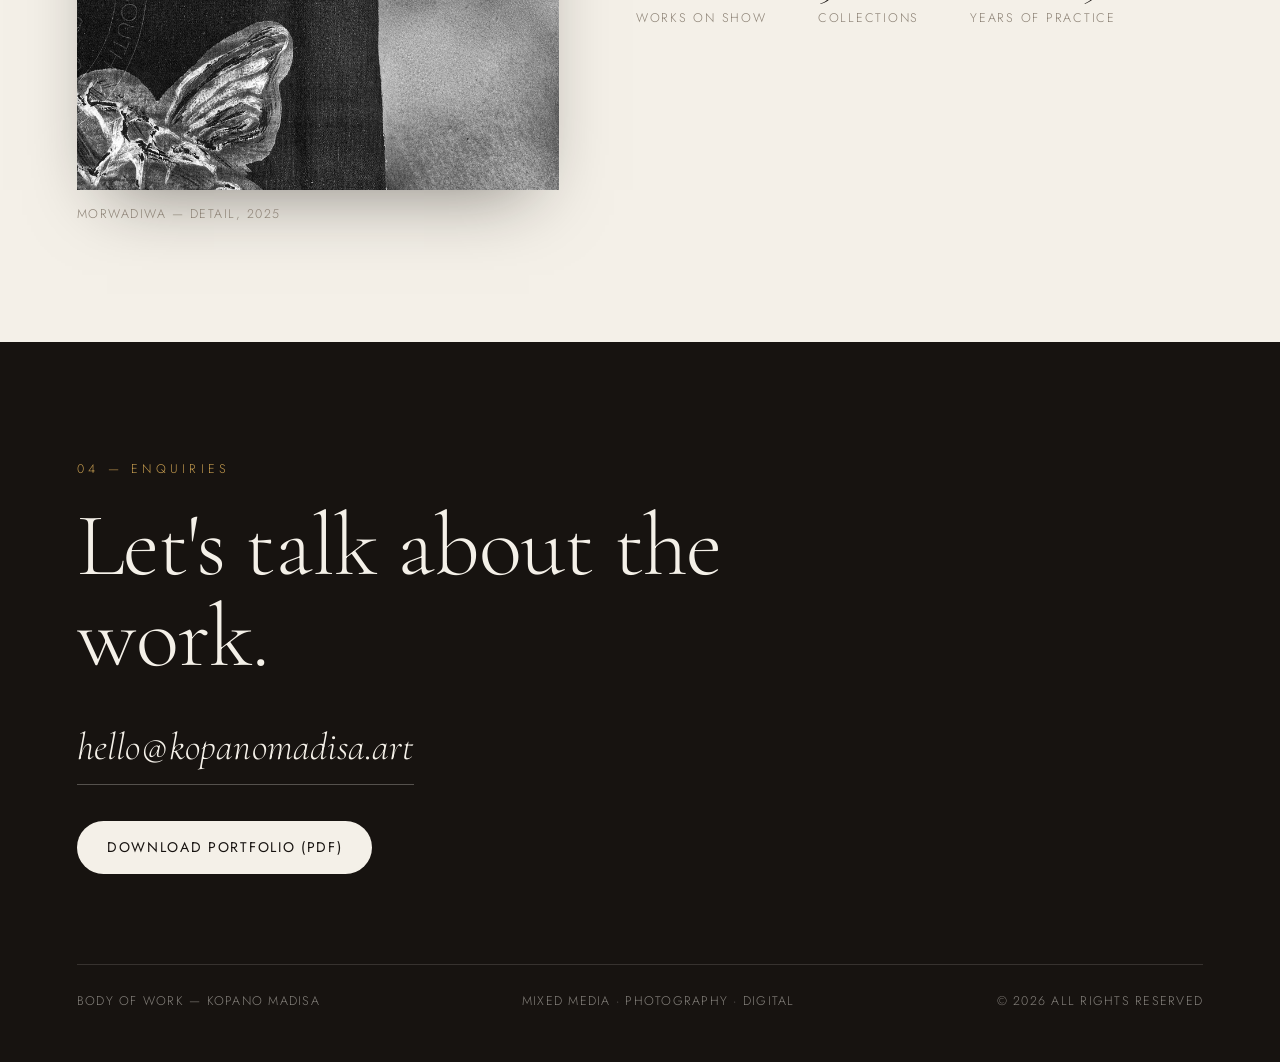
==== commit 695dc4bd: "Add new mixed media piece to Art Pieces collection" ====
--- a/index.html
+++ b/index.html
@@ -82,7 +82,7 @@
       <p class="section-index">01 — The Collection</p>
       <h2 class="section-title">Selected Works</h2>
       <p class="section-lede">
-        Seventeen pieces drawn from the artist's body of work — spanning canvas,
+        Eighteen pieces drawn from the artist's body of work — spanning canvas,
         photographic prints and digital poster design.
       </p>
     </div>
@@ -137,7 +137,7 @@
           digital posters titled <em>Morwadiwa Madisa</em>.
         </p>
         <dl class="artist-stats reveal">
-          <div><dt>17</dt><dd>Works on show</dd></div>
+          <div><dt>18</dt><dd>Works on show</dd></div>
           <div><dt>3</dt><dd>Collections</dd></div>
           <div><dt>2021–25</dt><dd>Years of practice</dd></div>
         </dl>
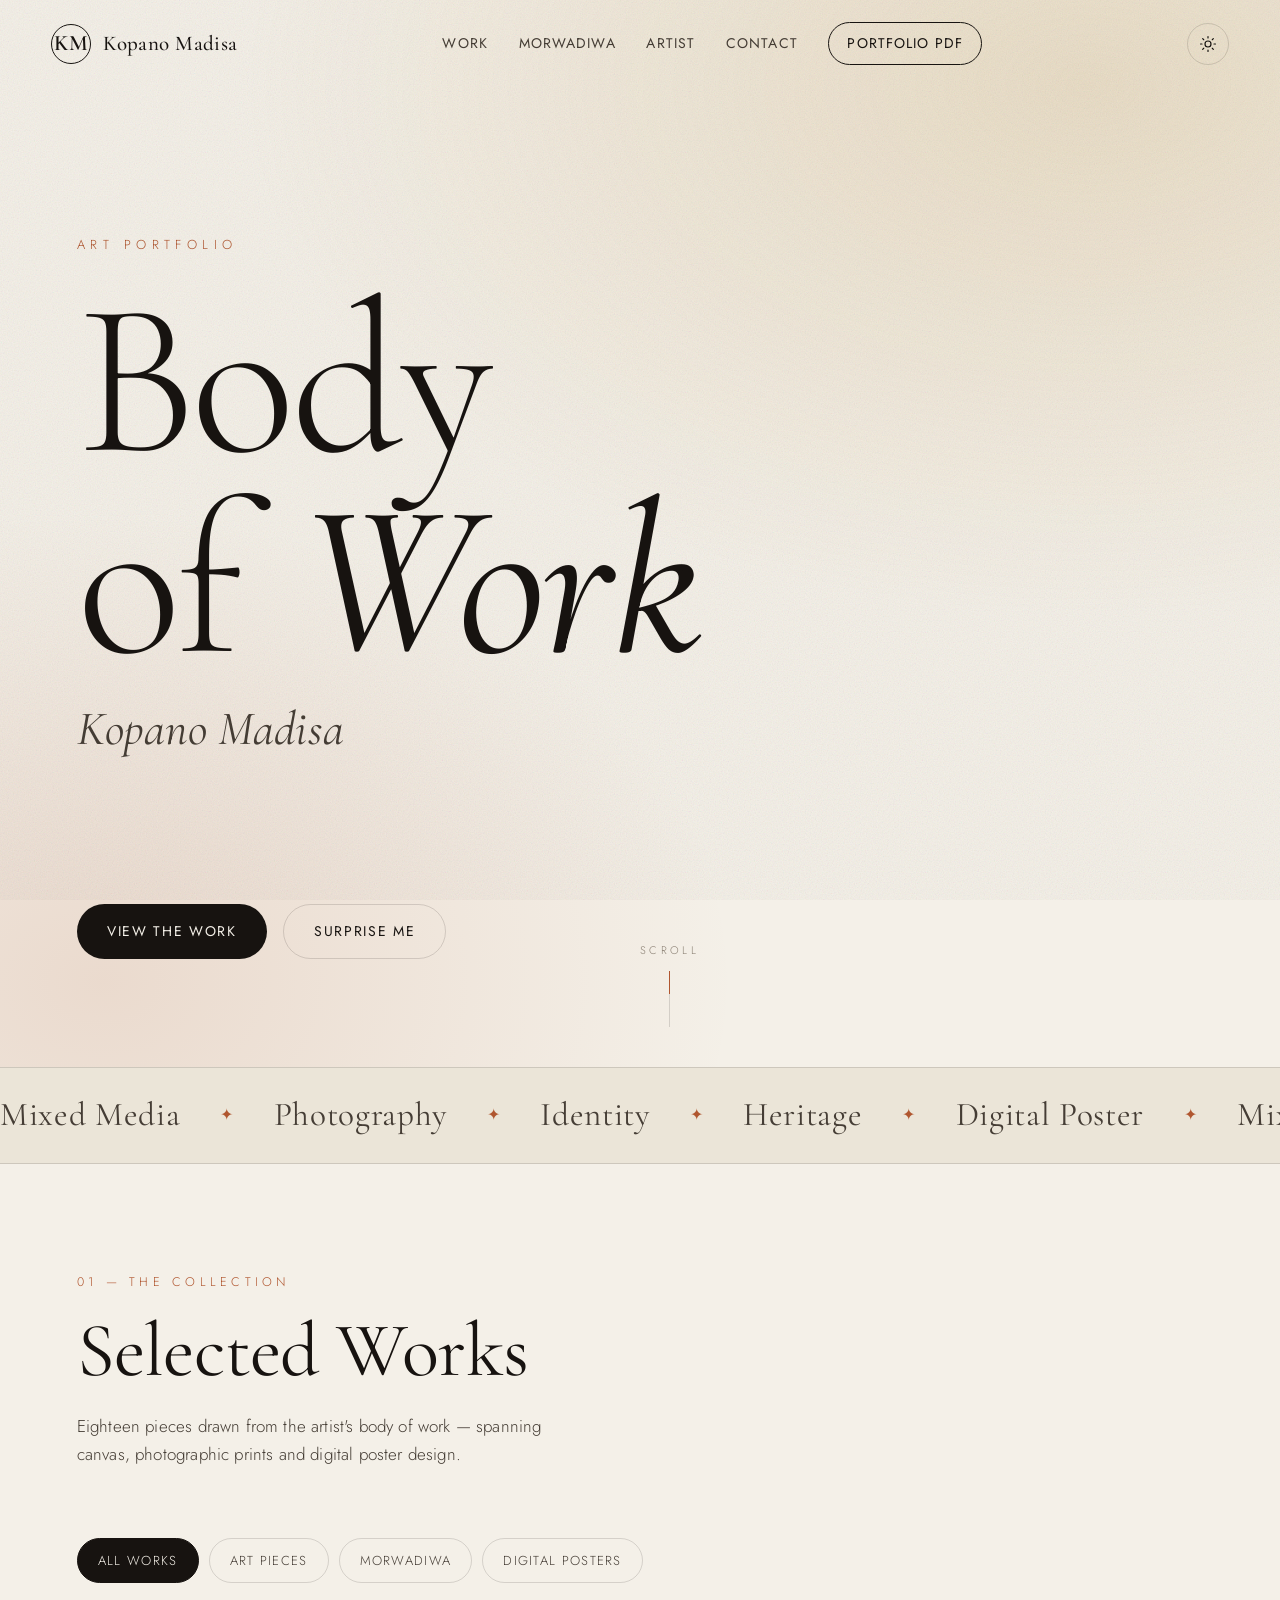
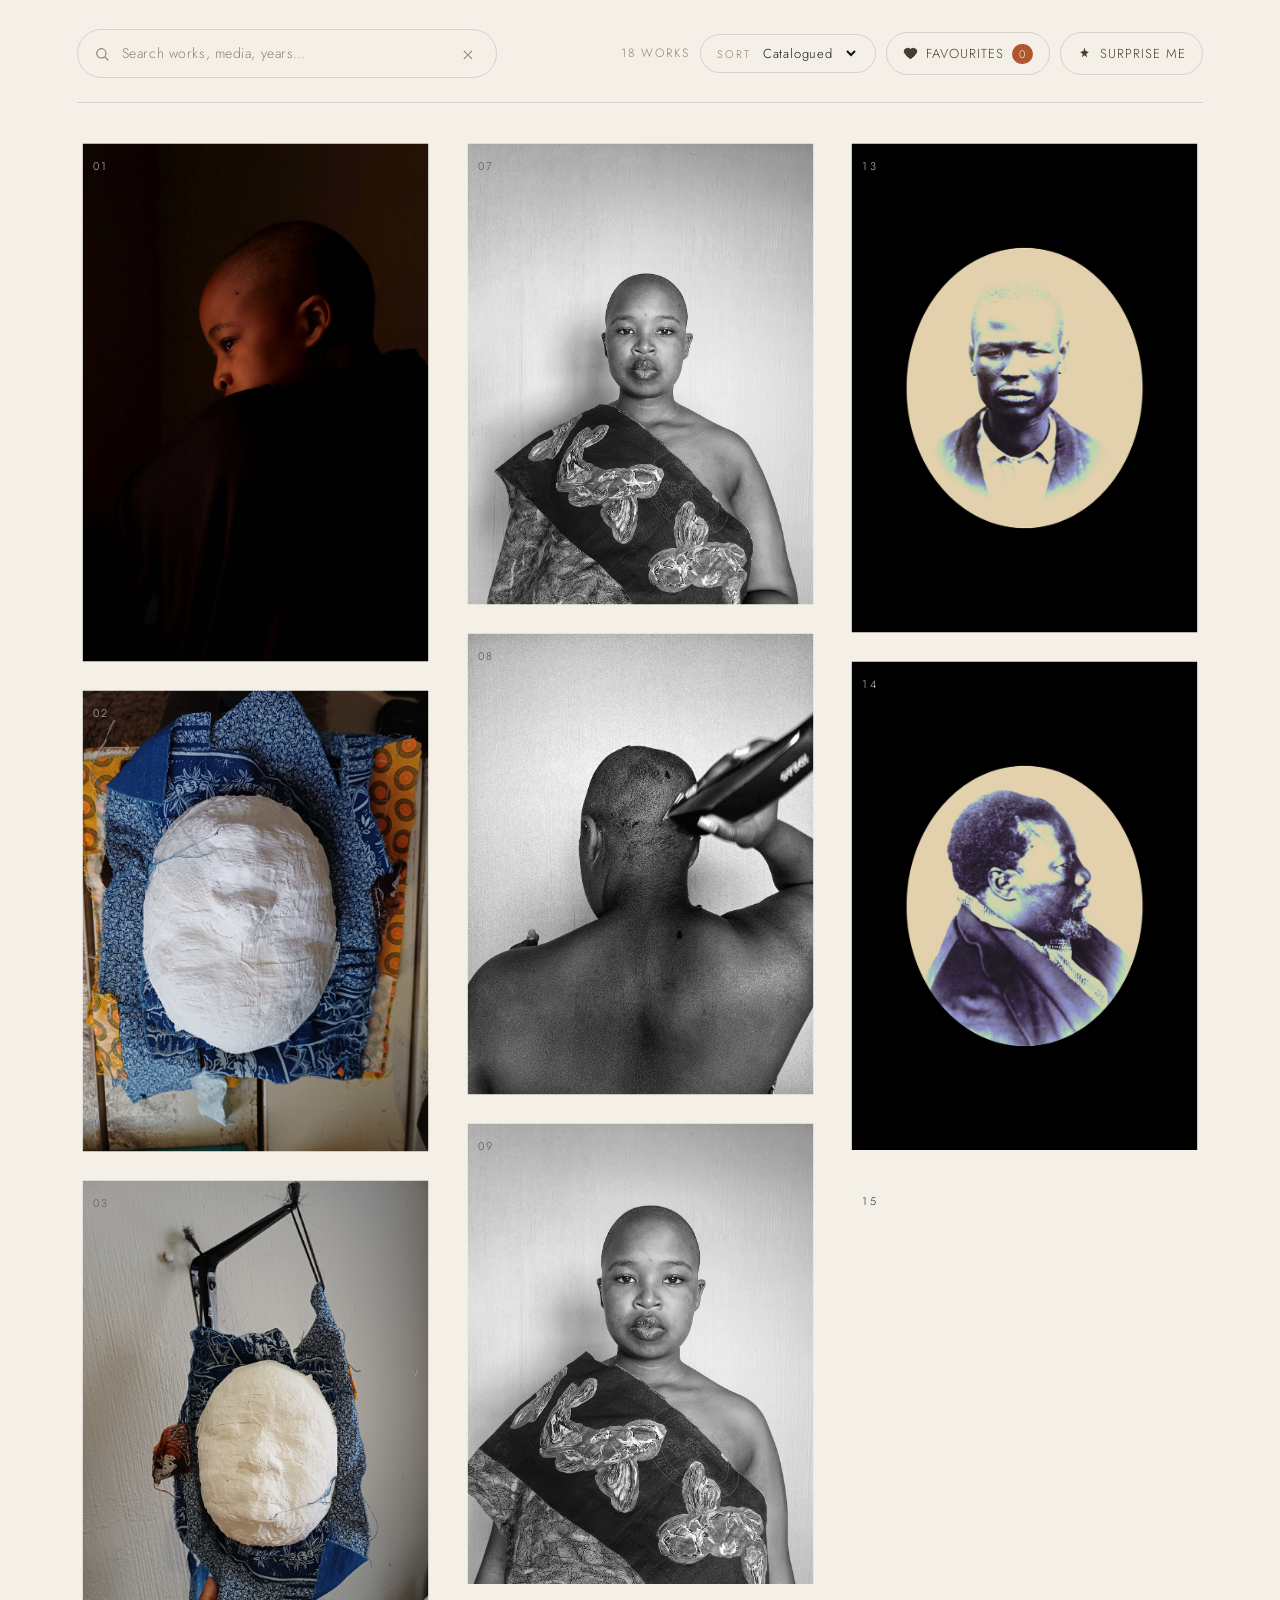
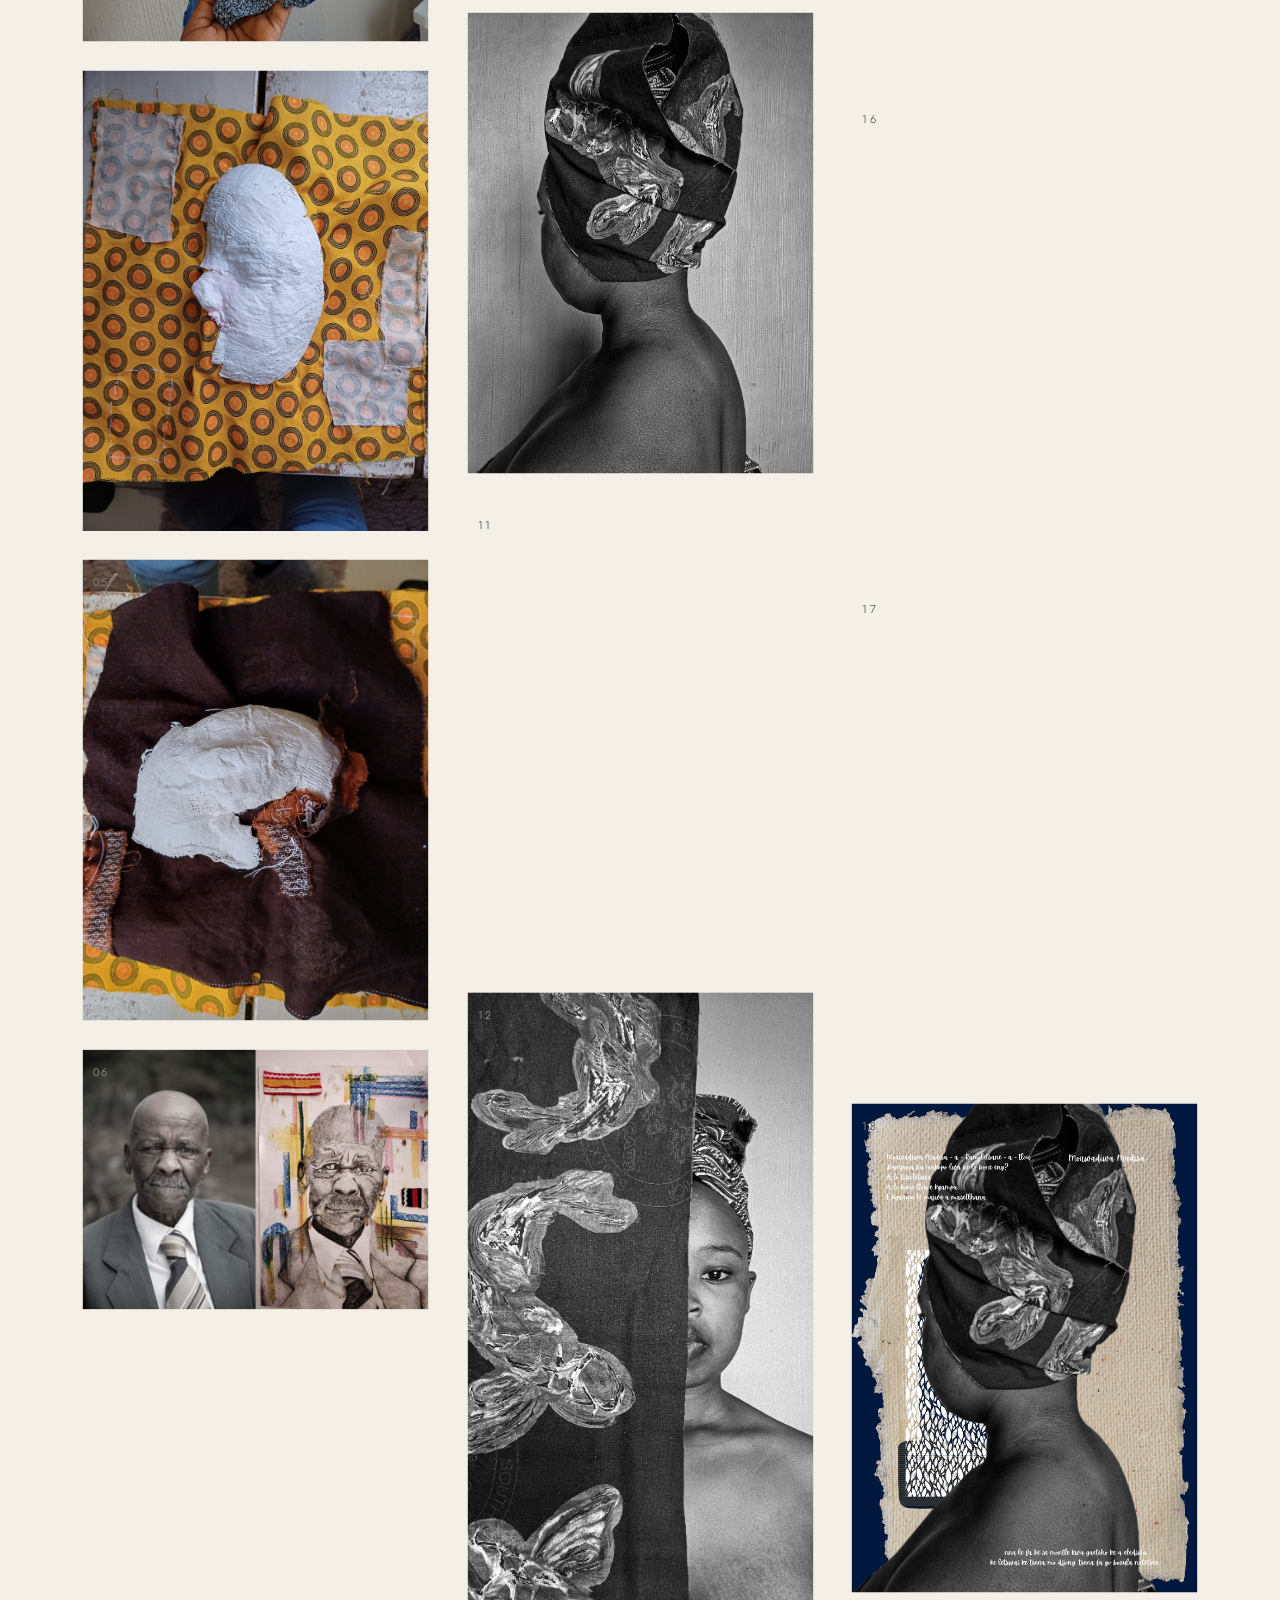
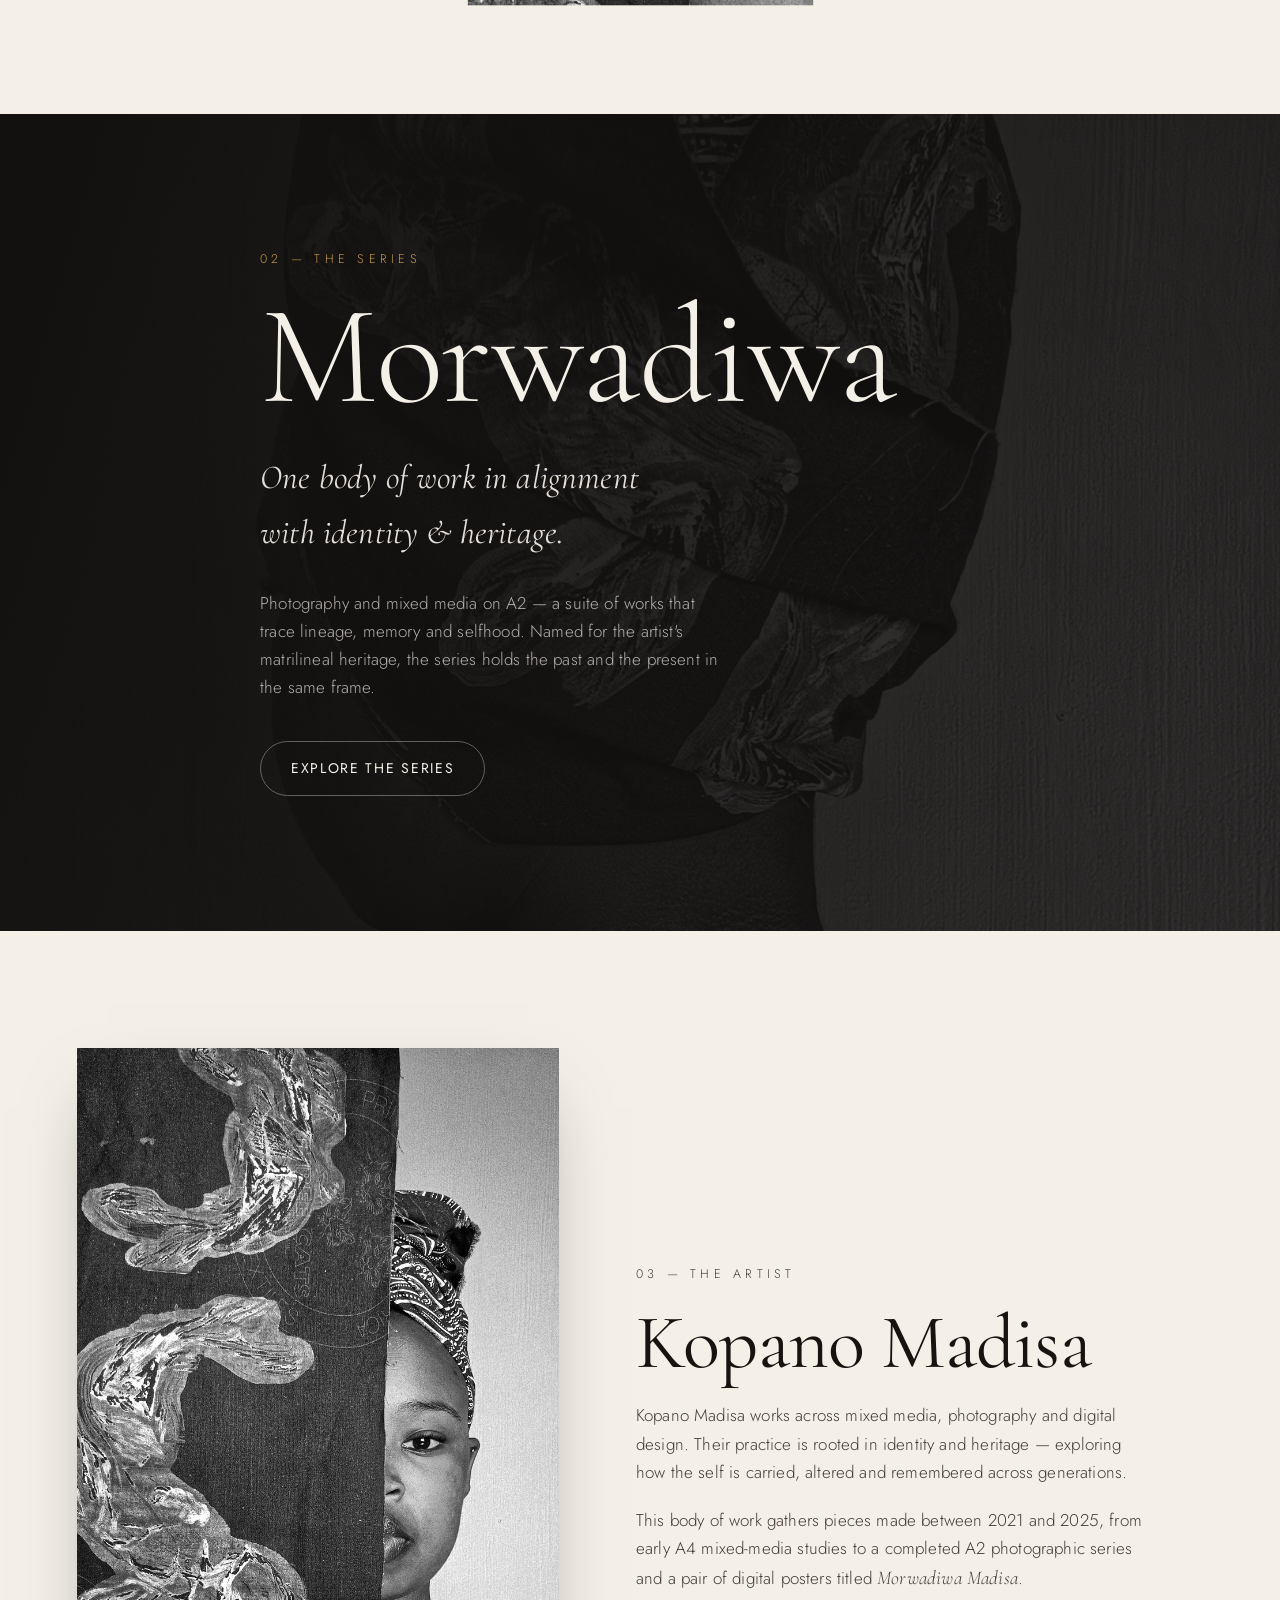
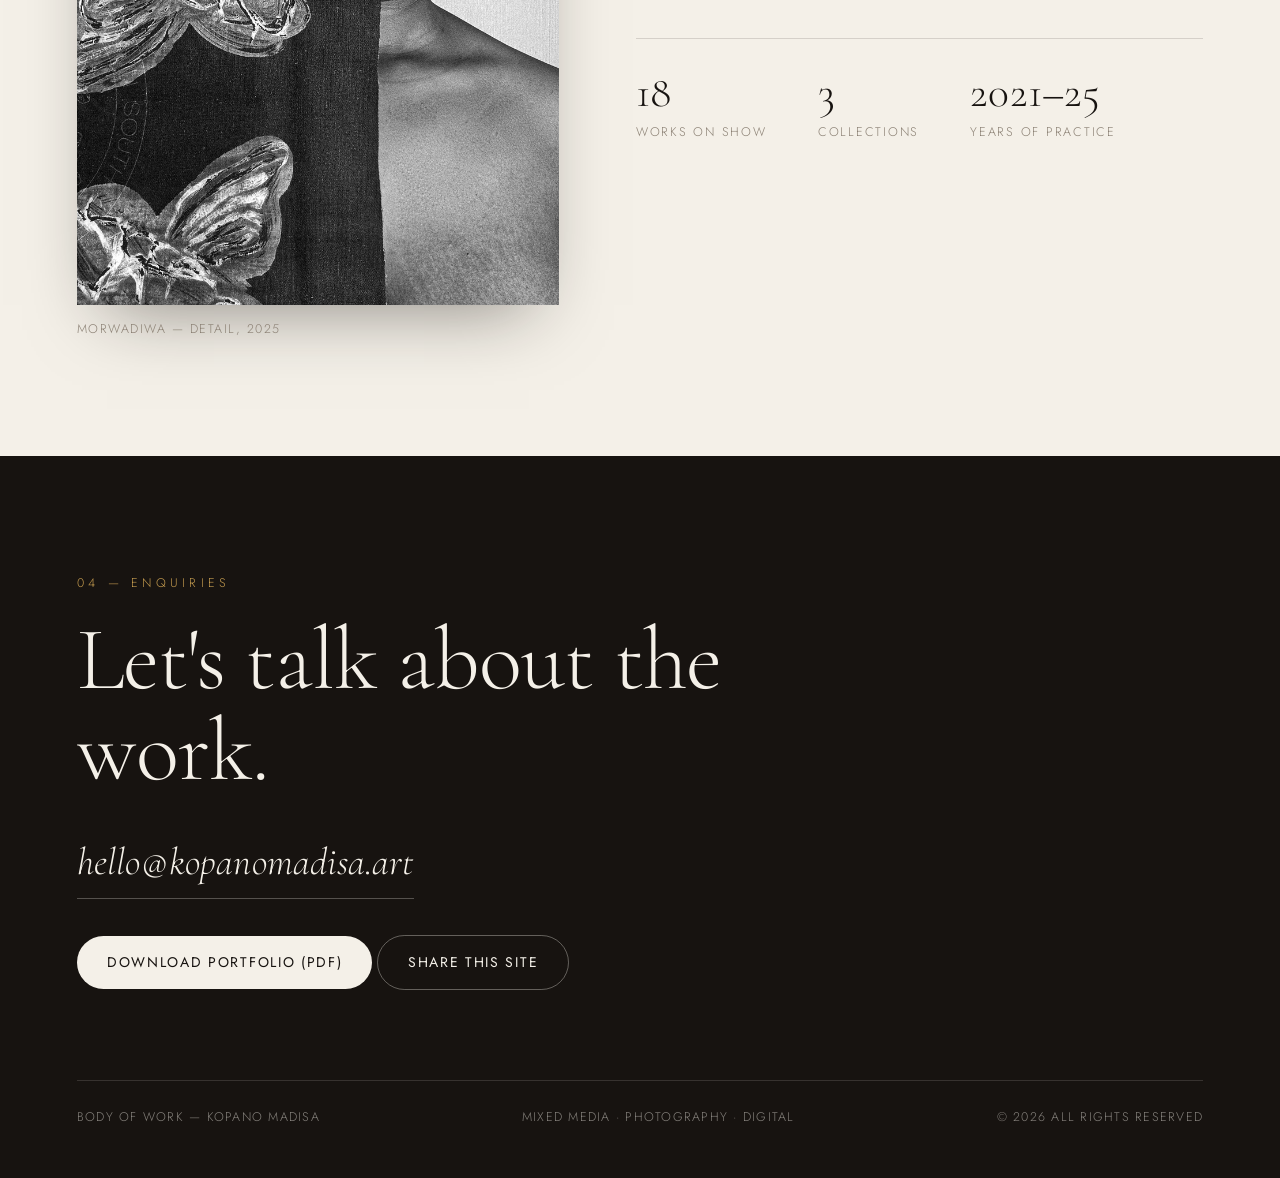
==== commit 4d688f8b: "Add interactive gadgets: theme toggle, search/sort, favourites, slideshow, zoom, share, custom curso" ====
--- a/index.html
+++ b/index.html
@@ -6,6 +6,16 @@
   <title>Kopano Madisa — Body of Work</title>
   <meta name="description" content="Body of Work — an art portfolio by Kopano Madisa. Mixed media, photography and digital posters exploring identity and heritage." />
 
+  <script>
+    (function () {
+      try {
+        var t = localStorage.getItem('km-theme');
+        if (!t) t = matchMedia('(prefers-color-scheme: dark)').matches ? 'dark' : 'light';
+        document.documentElement.dataset.theme = t;
+      } catch (e) {}
+    })();
+  </script>
+
   <link rel="preconnect" href="https://fonts.googleapis.com" />
   <link rel="preconnect" href="https://fonts.gstatic.com" crossorigin />
   <link href="https://fonts.googleapis.com/css2?family=Cormorant+Garamond:ital,wght@0,300;0,400;0,500;0,600;1,300;1,400&family=Jost:wght@300;400;500;600&display=swap" rel="stylesheet" />
@@ -14,6 +24,9 @@
   <link rel="icon" href="data:image/svg+xml,%3Csvg xmlns='http://www.w3.org/2000/svg' viewBox='0 0 100 100'%3E%3Crect width='100' height='100' fill='%231a1714'/%3E%3Ctext x='50' y='68' font-family='Georgia,serif' font-size='58' fill='%23f5f2ec' text-anchor='middle'%3EK%3C/text%3E%3C/svg%3E" />
 </head>
 <body>
+
+  <!-- ===== Scroll progress ===== -->
+  <div class="progress" aria-hidden="true"><span id="progressBar"></span></div>
 
   <!-- ===== Grain / texture overlay ===== -->
   <div class="grain" aria-hidden="true"></div>
@@ -31,9 +44,20 @@
       <a href="#contact">Contact</a>
       <a class="nav-cta" href="assets/pdf/Body-of-Work-Kopano-Madisa.pdf" target="_blank" rel="noopener">Portfolio&nbsp;PDF</a>
     </nav>
-    <button class="nav-toggle" aria-label="Toggle menu" aria-expanded="false">
-      <span></span><span></span><span></span>
-    </button>
+    <div class="header-controls">
+      <button class="icon-btn theme-toggle" id="themeToggle" aria-label="Toggle dark mode" title="Toggle theme">
+        <svg class="ico-sun" viewBox="0 0 24 24" width="18" height="18" fill="none" stroke="currentColor" stroke-width="1.6" stroke-linecap="round">
+          <circle cx="12" cy="12" r="4"/>
+          <path d="M12 2v2M12 20v2M2 12h2M20 12h2M4.9 4.9l1.4 1.4M17.7 17.7l1.4 1.4M19.1 4.9l-1.4 1.4M6.3 17.7l-1.4 1.4"/>
+        </svg>
+        <svg class="ico-moon" viewBox="0 0 24 24" width="18" height="18" fill="none" stroke="currentColor" stroke-width="1.6" stroke-linecap="round" stroke-linejoin="round">
+          <path d="M21 12.8A9 9 0 1 1 11.2 3a7 7 0 0 0 9.8 9.8Z"/>
+        </svg>
+      </button>
+      <button class="nav-toggle" aria-label="Toggle menu" aria-expanded="false">
+        <span></span><span></span><span></span>
+      </button>
+    </div>
   </header>
 
   <!-- ===== Hero ===== -->
@@ -51,7 +75,7 @@
       </p>
       <div class="hero-actions reveal">
         <a class="btn btn-solid" href="#work">View the work</a>
-        <a class="btn btn-ghost" href="#morwadiwa">The Morwadiwa series</a>
+        <button class="btn btn-ghost" id="heroSurprise" type="button">Surprise me</button>
       </div>
     </div>
     <div class="hero-scroll reveal" aria-hidden="true">
@@ -93,6 +117,42 @@
       <button class="filter" data-filter="morwadiwa" role="tab" aria-selected="false">Morwadiwa</button>
       <button class="filter" data-filter="poster" role="tab" aria-selected="false">Digital Posters</button>
     </div>
+
+    <div class="toolbar reveal">
+      <div class="search">
+        <svg class="search-ico" viewBox="0 0 24 24" width="16" height="16" fill="none" stroke="currentColor" stroke-width="1.7" stroke-linecap="round">
+          <circle cx="11" cy="11" r="7"/><path d="m21 21-4.3-4.3"/>
+        </svg>
+        <input id="searchInput" type="search" placeholder="Search works, media, years…" aria-label="Search works" autocomplete="off" />
+        <button class="search-clear" id="searchClear" type="button" aria-label="Clear search" hidden>&times;</button>
+      </div>
+      <div class="toolbar-right">
+        <span class="result-count" id="resultCount">18 works</span>
+        <label class="sort">
+          <span class="sort-label">Sort</span>
+          <select id="sortSelect" aria-label="Sort works">
+            <option value="default">Catalogued</option>
+            <option value="year-desc">Newest first</option>
+            <option value="year-asc">Oldest first</option>
+            <option value="collection">By collection</option>
+          </select>
+        </label>
+        <button class="chip" id="favToggle" type="button" aria-pressed="false" title="Show saved works">
+          <svg viewBox="0 0 24 24" width="15" height="15" fill="none" stroke="currentColor" stroke-width="1.7" stroke-linejoin="round">
+            <path d="M12 20s-7-4.5-9.2-9A4.6 4.6 0 0 1 12 6.6 4.6 4.6 0 0 1 21.2 11C19 15.5 12 20 12 20Z"/>
+          </svg>
+          Favourites <span class="chip-count" id="favCount">0</span>
+        </button>
+        <button class="chip" id="surpriseBtn" type="button">
+          <svg viewBox="0 0 24 24" width="15" height="15" fill="currentColor">
+            <path d="M12 2.5l1.7 5.3L19 9.5l-4.2 3.2L16.3 18 12 14.7 7.7 18l1.5-5.3L5 9.5l5.3-1.7z"/>
+          </svg>
+          Surprise me
+        </button>
+      </div>
+    </div>
+
+    <p class="empty" id="emptyState" hidden>No works match your search.</p>
 
     <div class="gallery" id="gallery" aria-live="polite">
       <!-- gallery items injected by js/main.js -->
@@ -153,6 +213,7 @@
       <a class="footer-mail reveal" href="mailto:hello@kopanomadisa.art">hello@kopanomadisa.art</a>
       <div class="footer-actions reveal">
         <a class="btn btn-solid" href="assets/pdf/Body-of-Work-Kopano-Madisa.pdf" target="_blank" rel="noopener">Download portfolio (PDF)</a>
+        <button class="btn btn-ghost" id="footerShare" type="button" style="border-color:rgba(244,240,232,.35);color:var(--on-dark)">Share this site</button>
       </div>
       <div class="footer-meta">
         <span>Body of Work — Kopano Madisa</span>
@@ -162,11 +223,47 @@
     </div>
   </footer>
 
+  <!-- ===== Back to top ===== -->
+  <button class="to-top" id="toTop" type="button" aria-label="Back to top" title="Back to top">
+    <svg viewBox="0 0 24 24" width="20" height="20" fill="none" stroke="currentColor" stroke-width="1.7" stroke-linecap="round" stroke-linejoin="round">
+      <path d="M12 19V5M6 11l6-6 6 6"/>
+    </svg>
+  </button>
+
+  <!-- ===== Toast ===== -->
+  <div class="toast" id="toast" role="status" aria-live="polite"></div>
+
   <!-- ===== Lightbox ===== -->
   <div class="lightbox" id="lightbox" aria-hidden="true" role="dialog" aria-modal="true" aria-label="Artwork viewer">
-    <button class="lb-close" aria-label="Close viewer">&times;</button>
-    <button class="lb-nav lb-prev" aria-label="Previous work">&#8249;</button>
-    <button class="lb-nav lb-next" aria-label="Next work">&#8250;</button>
+    <div class="lb-bar">
+      <button class="lb-tool" id="lbFav" type="button" aria-label="Save to favourites" aria-pressed="false" title="Favourite">
+        <svg viewBox="0 0 24 24" width="18" height="18" fill="none" stroke="currentColor" stroke-width="1.7" stroke-linejoin="round">
+          <path d="M12 20s-7-4.5-9.2-9A4.6 4.6 0 0 1 12 6.6 4.6 4.6 0 0 1 21.2 11C19 15.5 12 20 12 20Z"/>
+        </svg>
+      </button>
+      <button class="lb-tool" id="lbZoom" type="button" aria-label="Toggle zoom" aria-pressed="false" title="Zoom">
+        <svg viewBox="0 0 24 24" width="18" height="18" fill="none" stroke="currentColor" stroke-width="1.6" stroke-linecap="round">
+          <circle cx="11" cy="11" r="7"/><path d="m21 21-4.3-4.3M11 8v6M8 11h6"/>
+        </svg>
+      </button>
+      <button class="lb-tool" id="lbPlay" type="button" aria-label="Play slideshow" aria-pressed="false" title="Slideshow">
+        <svg class="i-play" viewBox="0 0 24 24" width="18" height="18" fill="currentColor"><path d="M8 5v14l11-7z"/></svg>
+        <svg class="i-pause" viewBox="0 0 24 24" width="18" height="18" fill="currentColor"><path d="M7 5h3.5v14H7zM13.5 5H17v14h-3.5z"/></svg>
+      </button>
+      <button class="lb-tool" id="lbShare" type="button" aria-label="Share artwork" title="Share">
+        <svg viewBox="0 0 24 24" width="18" height="18" fill="none" stroke="currentColor" stroke-width="1.6" stroke-linecap="round" stroke-linejoin="round">
+          <path d="M12 16V4M8 8l4-4 4 4M5 14v5h14v-5"/>
+        </svg>
+      </button>
+      <button class="lb-tool" id="lbLink" type="button" aria-label="Copy link" title="Copy link">
+        <svg viewBox="0 0 24 24" width="18" height="18" fill="none" stroke="currentColor" stroke-width="1.6" stroke-linecap="round">
+          <path d="M9 15l6-6M10.5 6.5l1.2-1.2a4 4 0 0 1 5.6 5.6l-1.2 1.2M13.5 17.5l-1.2 1.2a4 4 0 0 1-5.6-5.6l1.2-1.2"/>
+        </svg>
+      </button>
+      <button class="lb-close" id="lbClose" type="button" aria-label="Close viewer">&times;</button>
+    </div>
+    <button class="lb-nav lb-prev" id="lbPrev" type="button" aria-label="Previous work">&#8249;</button>
+    <button class="lb-nav lb-next" id="lbNext" type="button" aria-label="Next work">&#8250;</button>
     <figure class="lb-figure">
       <img class="lb-img" id="lbImg" src="" alt="" />
       <figcaption class="lb-caption">
--- a/css/style.css
+++ b/css/style.css
@@ -35,11 +35,34 @@
   --accent:  #b0562f;
   --ochre:   #c39a4e;
   --line:    rgba(23,19,16,.14);
+  --surface-dark: #171310;
+  --on-dark:      #f4f0e8;
   --display: "Cormorant Garamond", Georgia, "Times New Roman", serif;
   --sans:    "Jost", "Segoe UI", system-ui, -apple-system, sans-serif;
   --maxw: 1280px;
   --ease: cubic-bezier(.22,.68,.16,1);
 }
+
+/* ---------- Dark theme ---------- */
+[data-theme="dark"] {
+  --paper:   #14110e;
+  --paper-2: #1d1915;
+  --ink:     #f3eee4;
+  --ink-soft:#cbc2b4;
+  --muted:   #8f8477;
+  --accent:  #cc6f42;
+  --ochre:   #d6ae5f;
+  --line:    rgba(243,238,228,.16);
+}
+[data-theme="dark"] .grain { mix-blend-mode: screen; opacity: .07; }
+[data-theme="dark"] .site-header.scrolled { background: rgba(20,17,14,.82); }
+[data-theme="dark"] .hero::before {
+  background:
+    radial-gradient(120% 90% at 85% 8%, rgba(214,174,95,.16), transparent 55%),
+    radial-gradient(90% 80% at 8% 92%, rgba(204,111,66,.14), transparent 55%);
+}
+[data-theme="dark"] .tile-media { background: #1f1b17; }
+[data-theme="dark"] .lb-img { background: #1c1815; }
 
 /* ---------- Grain overlay ---------- */
 .grain {
@@ -233,6 +256,7 @@
   width: 100%; transition: transform 1.1s var(--ease), filter .6s;
   transform: scale(1.001);
 }
+.tile-media img.magnifying { transition: none; }
 .tile-btn:hover .tile-media img { transform: scale(1.045); }
 
 .tile-cap {
@@ -320,7 +344,7 @@
 /* ============================================================
    Footer
    ============================================================ */
-.site-footer { background: var(--ink); color: var(--paper); padding: clamp(80px, 13vh, 150px) clamp(20px, 6vw, 90px) 50px; }
+.site-footer { background: var(--surface-dark); color: var(--on-dark); padding: clamp(80px, 13vh, 150px) clamp(20px, 6vw, 90px) 50px; }
 .footer-inner { max-width: var(--maxw); margin: 0 auto; }
 .site-footer .section-index { color: var(--ochre); }
 .footer-title {
@@ -334,8 +358,8 @@
 }
 .footer-mail:hover { border-color: var(--ochre); color: var(--ochre); }
 .footer-actions { margin-top: 36px; }
-.site-footer .btn-solid { background: var(--paper); color: var(--ink); }
-.site-footer .btn-solid:hover { background: var(--accent); color: var(--paper); }
+.site-footer .btn-solid { background: var(--on-dark); color: var(--surface-dark); }
+.site-footer .btn-solid:hover { background: var(--accent); color: var(--on-dark); }
 .footer-meta {
   display: flex; flex-wrap: wrap; gap: 12px 40px; justify-content: space-between;
   margin-top: clamp(60px, 10vh, 110px); padding-top: 26px;
@@ -363,20 +387,23 @@
 .lb-img {
   max-width: 100%; max-height: 74vh; width: auto; object-fit: contain;
   box-shadow: 0 40px 90px -30px rgba(0,0,0,.8);
-  background: #1c1815;
-}
-.lb-caption { display: flex; flex-direction: column; align-items: center; gap: 5px; text-align: center; color: var(--paper); }
+  background: #1c1815; cursor: zoom-in;
+  transition: transform .45s var(--ease);
+}
+.lb-img.zoomed { cursor: zoom-out; transition: none; }
+.lb-caption { display: flex; flex-direction: column; align-items: center; gap: 5px; text-align: center; color: var(--on-dark); }
 .lb-title { font-family: var(--display); font-size: clamp(1.4rem, 3vw, 2.1rem); font-style: italic; }
 .lb-meta { font-size: 12.5px; letter-spacing: .18em; text-transform: uppercase; color: rgba(244,240,232,.62); }
 .lb-count { font-size: 11px; letter-spacing: .28em; color: var(--ochre); margin-top: 4px; }
 .lb-close {
-  position: absolute; top: clamp(14px, 3vw, 30px); right: clamp(16px, 4vw, 40px);
-  font-size: 40px; line-height: 1; color: var(--paper); opacity: .75; transition: opacity .3s, transform .4s;
-}
-.lb-close:hover { opacity: 1; transform: rotate(90deg); }
+  font-size: 26px; line-height: 1; width: 44px; height: 44px;
+  display: grid; place-items: center; border-radius: 50%; color: var(--on-dark);
+  opacity: .85; transition: opacity .3s, transform .4s, background .3s;
+}
+.lb-close:hover { opacity: 1; transform: rotate(90deg); background: rgba(255,255,255,.12); }
 .lb-nav {
   position: absolute; top: 50%; transform: translateY(-50%);
-  font-size: 52px; line-height: 1; color: var(--paper); opacity: .6;
+  font-size: 52px; line-height: 1; color: var(--on-dark); opacity: .6;
   width: 70px; height: 70px; display: grid; place-items: center; transition: opacity .3s, transform .4s;
 }
 .lb-nav:hover { opacity: 1; }
@@ -432,3 +459,156 @@
   .reveal { opacity: 1; transform: none; }
   .tile { opacity: 1; transform: none; }
 }
+
+/* ============================================================
+   Gadgets
+   ============================================================ */
+
+/* ---------- Scroll progress ---------- */
+.progress { position: fixed; top: 0; left: 0; right: 0; height: 2px; z-index: 1200; pointer-events: none; }
+.progress span {
+  display: block; height: 100%; width: 100%; transform: scaleX(0); transform-origin: left;
+  background: linear-gradient(90deg, var(--accent), var(--ochre));
+  transition: transform .12s linear;
+}
+
+/* ---------- Header controls ---------- */
+.header-controls { display: flex; align-items: center; gap: 10px; position: relative; z-index: 2; }
+.icon-btn {
+  width: 42px; height: 42px; display: grid; place-items: center; border-radius: 50%;
+  border: 1px solid var(--line); color: var(--ink);
+  transition: border-color .4s var(--ease), background .4s var(--ease), color .4s var(--ease), transform .4s var(--ease);
+}
+.icon-btn:hover { border-color: var(--ink); transform: translateY(-1px); }
+.theme-toggle { position: relative; overflow: hidden; }
+.theme-toggle > svg { grid-area: 1 / 1; transition: transform .5s var(--ease), opacity .35s var(--ease); }
+.theme-toggle .ico-moon { opacity: 0; transform: rotate(-90deg) scale(.5); }
+[data-theme="dark"] .theme-toggle .ico-sun { opacity: 0; transform: rotate(90deg) scale(.5); }
+[data-theme="dark"] .theme-toggle .ico-moon { opacity: 1; transform: none; }
+
+/* ---------- Toolbar ---------- */
+.toolbar {
+  display: flex; flex-wrap: wrap; align-items: center; justify-content: space-between;
+  gap: 16px; margin-bottom: 40px; padding-bottom: 24px; border-bottom: 1px solid var(--line);
+}
+.search {
+  position: relative; display: flex; align-items: center; gap: 10px;
+  flex: 1 1 260px; max-width: 420px; padding: 11px 16px;
+  border: 1px solid var(--line); border-radius: 999px; transition: border-color .4s var(--ease);
+}
+.search:focus-within { border-color: var(--ink); }
+.search-ico { color: var(--muted); flex: none; }
+.search input {
+  flex: 1; min-width: 0; border: 0; background: transparent; outline: none;
+  font: inherit; font-size: 14px; letter-spacing: .04em; color: var(--ink);
+}
+.search input::placeholder { color: var(--muted); }
+.search input[type="search"]::-webkit-search-cancel-button,
+.search input[type="search"]::-webkit-search-decoration { -webkit-appearance: none; appearance: none; }
+.search-clear {
+  font-size: 20px; line-height: 1; color: var(--muted); width: 24px; height: 24px;
+  display: grid; place-items: center; border-radius: 50%; transition: color .3s, background .3s;
+}
+.search-clear:hover { color: var(--ink); background: var(--line); }
+
+.toolbar-right { display: flex; flex-wrap: wrap; align-items: center; gap: 10px; }
+.result-count { font-size: 12px; letter-spacing: .16em; text-transform: uppercase; color: var(--muted); }
+.sort { display: flex; align-items: center; gap: 8px; padding: 8px 16px; border: 1px solid var(--line); border-radius: 999px; }
+.sort-label { font-size: 11px; letter-spacing: .18em; text-transform: uppercase; color: var(--muted); }
+.sort select {
+  border: 0; background: transparent; font: inherit; font-size: 13px; letter-spacing: .06em;
+  color: var(--ink); outline: none; cursor: pointer;
+}
+.chip {
+  display: inline-flex; align-items: center; gap: 8px; padding: 10px 16px;
+  border: 1px solid var(--line); border-radius: 999px;
+  font-size: 13px; letter-spacing: .08em; text-transform: uppercase; color: var(--ink-soft);
+  transition: border-color .35s var(--ease), background .35s var(--ease), color .35s var(--ease), transform .35s var(--ease);
+}
+.chip:hover { border-color: var(--ink); transform: translateY(-1px); }
+.chip svg { fill: currentColor; }
+.chip.is-active { background: var(--ink); color: var(--paper); border-color: var(--ink); }
+.chip-count {
+  background: var(--accent); color: var(--on-dark); border-radius: 999px;
+  padding: 1px 7px; font-size: 11px; letter-spacing: .04em;
+}
+
+.empty { text-align: center; color: var(--muted); font-family: var(--display); font-size: 1.7rem; padding: 60px 0; }
+
+/* ---------- Tile favourite ---------- */
+.tile-fav {
+  position: absolute; top: 12px; right: 12px; z-index: 3;
+  width: 38px; height: 38px; border-radius: 50%; display: grid; place-items: center;
+  background: rgba(15,12,10,.42); color: #fff; backdrop-filter: blur(6px);
+  opacity: 0; transform: translateY(-6px);
+  transition: opacity .35s var(--ease), transform .35s var(--ease), background .3s, color .3s;
+}
+.tile:hover .tile-fav, .tile-fav:focus-visible { opacity: 1; transform: none; }
+.tile-fav svg { fill: transparent; transition: fill .3s; }
+.tile-fav:hover { background: rgba(15,12,10,.72); }
+.tile-fav.is-on { opacity: 1; transform: none; color: var(--accent); }
+.tile-fav.is-on svg { fill: currentColor; }
+@media (hover: none) { .tile-fav { opacity: 1; transform: none; } }
+
+/* ---------- Back to top ---------- */
+.to-top {
+  position: fixed; right: clamp(16px, 3vw, 32px); bottom: clamp(16px, 3vw, 32px); z-index: 950;
+  width: 50px; height: 50px; border-radius: 50%; display: grid; place-items: center;
+  background: var(--ink); color: var(--paper); box-shadow: 0 14px 34px -14px rgba(0,0,0,.55);
+  opacity: 0; visibility: hidden; transform: translateY(14px);
+  transition: opacity .4s var(--ease), transform .4s var(--ease), visibility .4s, background .3s;
+}
+.to-top.show { opacity: 1; visibility: visible; transform: none; }
+.to-top:hover { background: var(--accent); }
+
+/* ---------- Toast ---------- */
+.toast {
+  position: fixed; left: 50%; bottom: clamp(20px, 4vh, 44px); z-index: 1200;
+  transform: translate(-50%, 20px); padding: 13px 24px; border-radius: 999px;
+  background: var(--ink); color: var(--paper);
+  font-size: 12.5px; letter-spacing: .14em; text-transform: uppercase;
+  opacity: 0; visibility: hidden;
+  transition: opacity .4s var(--ease), transform .4s var(--ease), visibility .4s;
+}
+.toast.show { opacity: 1; visibility: visible; transform: translate(-50%, 0); }
+
+/* ---------- Lightbox tools ---------- */
+.lb-bar {
+  position: absolute; top: clamp(12px, 3vw, 28px); left: 50%; transform: translateX(-50%);
+  display: flex; align-items: center; gap: 4px; padding: 5px; z-index: 3;
+  border-radius: 999px; background: rgba(20,17,14,.55); backdrop-filter: blur(12px);
+  border: 1px solid rgba(255,255,255,.12);
+}
+.lb-tool {
+  width: 44px; height: 44px; display: grid; place-items: center; border-radius: 50%;
+  color: var(--on-dark); opacity: .82;
+  transition: background .3s, color .3s, opacity .3s, transform .3s;
+}
+.lb-tool:hover { opacity: 1; background: rgba(255,255,255,.12); }
+.lb-tool.is-on { color: var(--ochre); opacity: 1; }
+.lb-tool svg { grid-area: 1 / 1; fill: transparent; }
+.lb-tool.is-on svg { fill: currentColor; }
+.lb-tool .i-pause { display: none; }
+.lb-tool.is-on .i-play { display: none; }
+.lb-tool.is-on .i-pause { display: block; }
+
+/* ---------- Custom cursor ---------- */
+.cursor-ring, .cursor-dot {
+  position: fixed; top: 0; left: 0; z-index: 2147483001; pointer-events: none;
+  border-radius: 50%; opacity: 0;
+  transition: opacity .3s, width .3s var(--ease), height .3s var(--ease), background .3s, border-color .3s;
+}
+html.has-cursor .cursor-ring, html.has-cursor .cursor-dot { opacity: 1; }
+.cursor-dot { width: 5px; height: 5px; background: var(--accent); }
+.cursor-ring { width: 34px; height: 34px; border: 1.5px solid rgba(23,19,16,.5); }
+[data-theme="dark"] .cursor-ring { border-color: rgba(243,238,228,.55); }
+.cursor-ring.grow { width: 58px; height: 58px; border-color: var(--accent); background: rgba(176,86,47,.12); }
+
+@media (max-width: 700px) {
+  .toolbar-right { width: 100%; }
+  .result-count { width: 100%; }
+}
+@media (max-width: 480px) {
+  .chip, .sort { font-size: 12px; padding: 9px 13px; }
+}
+
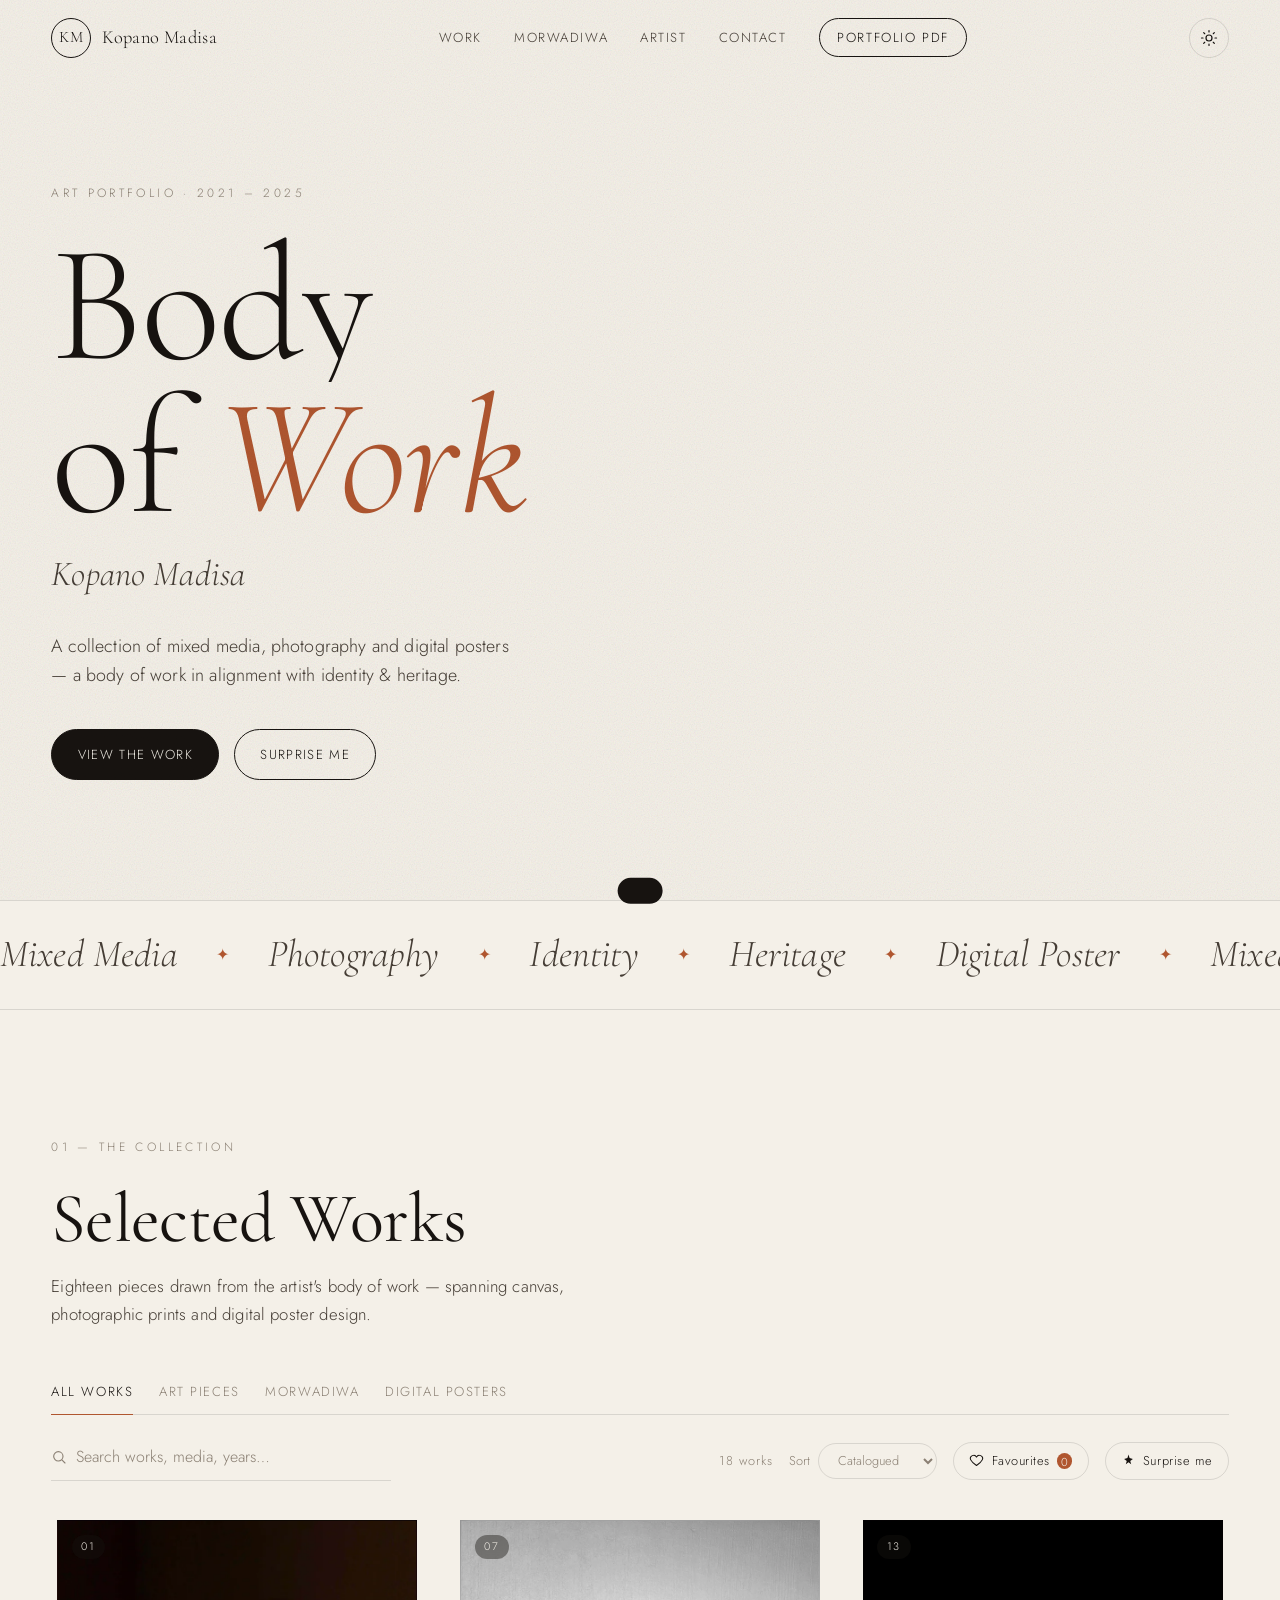
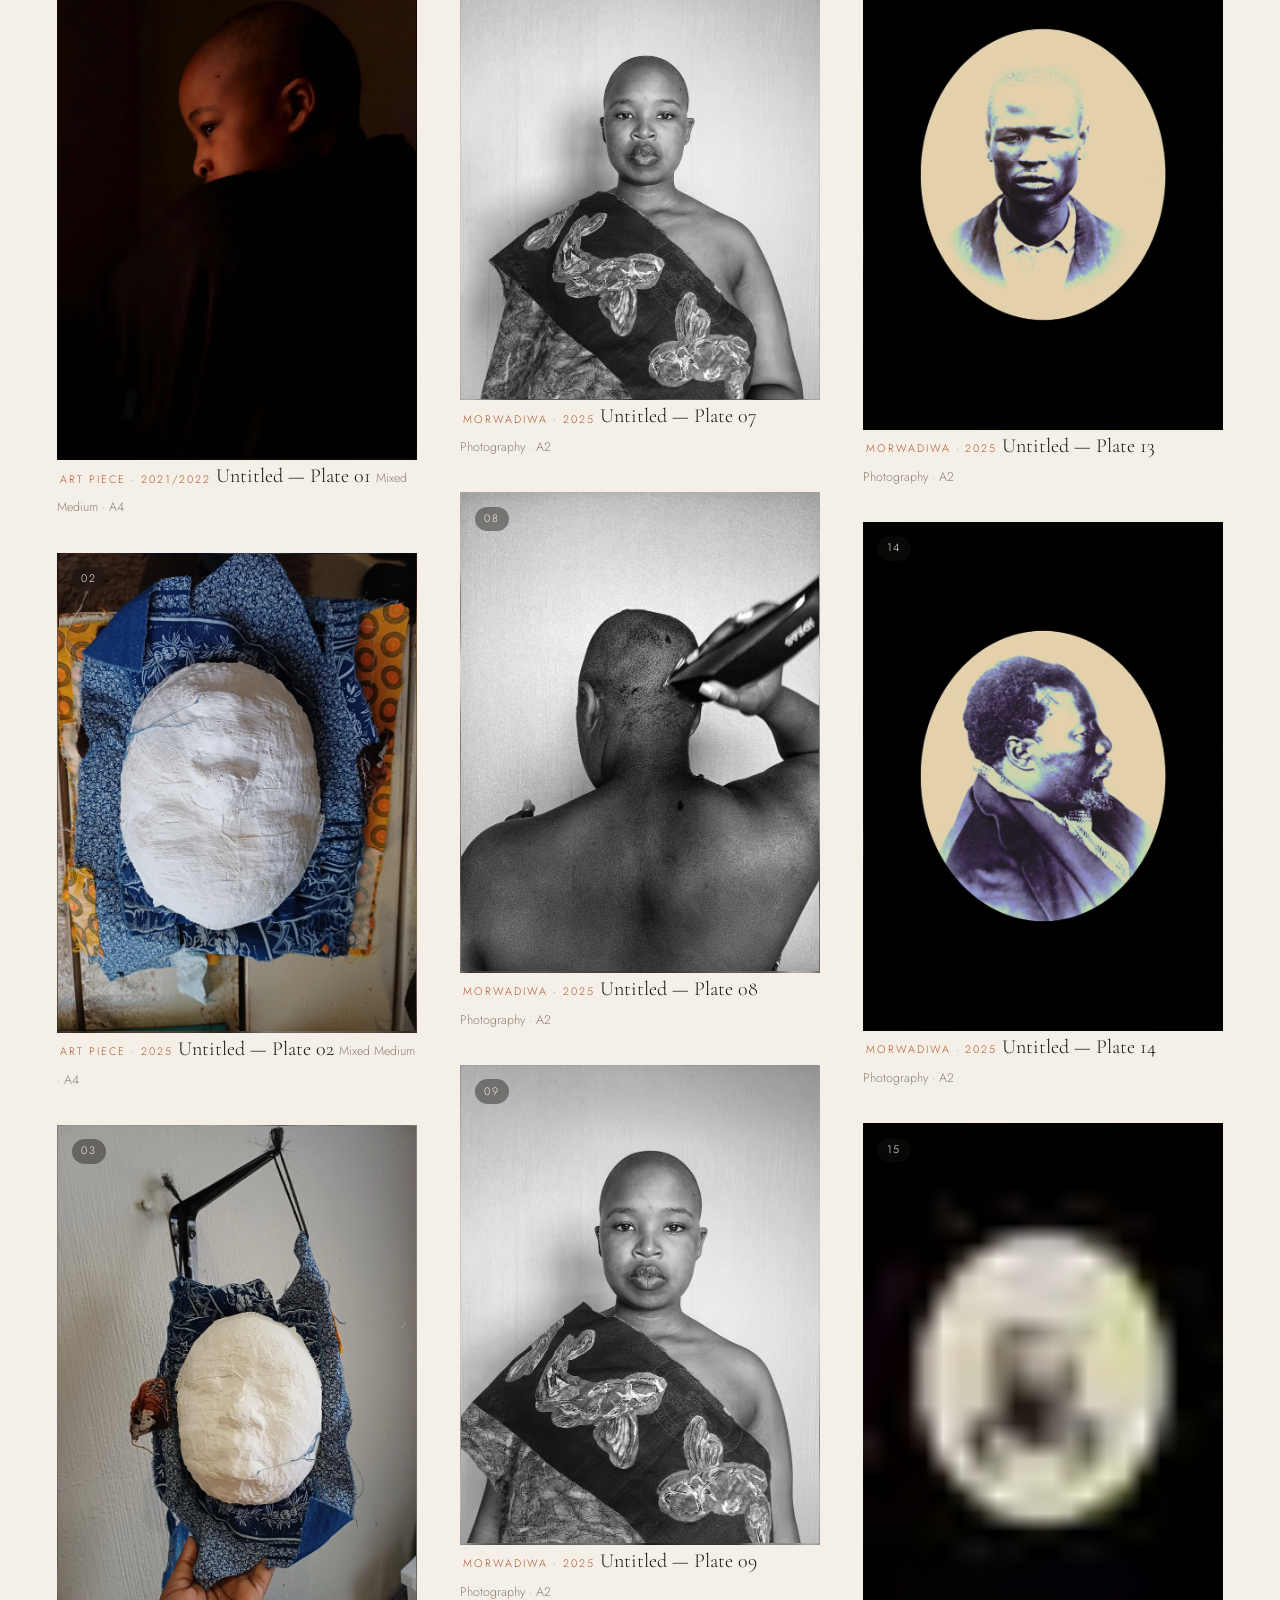
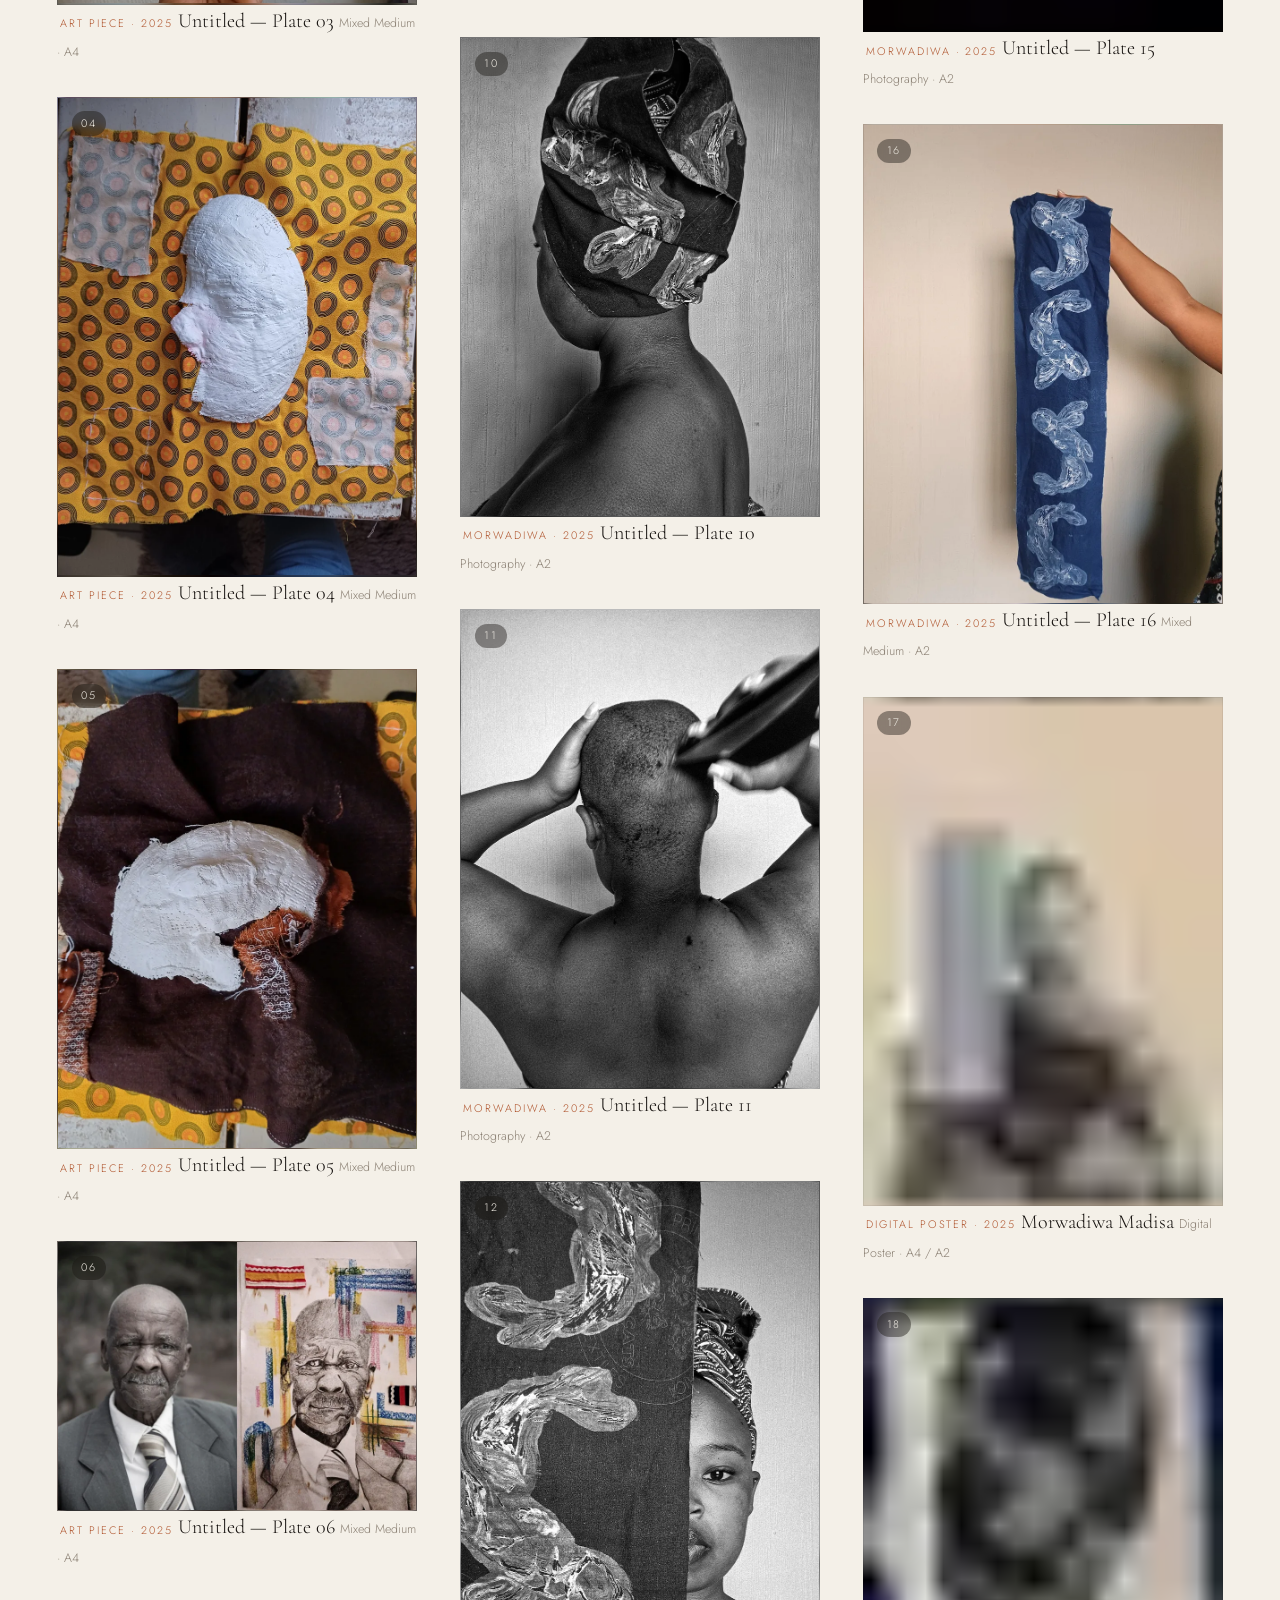
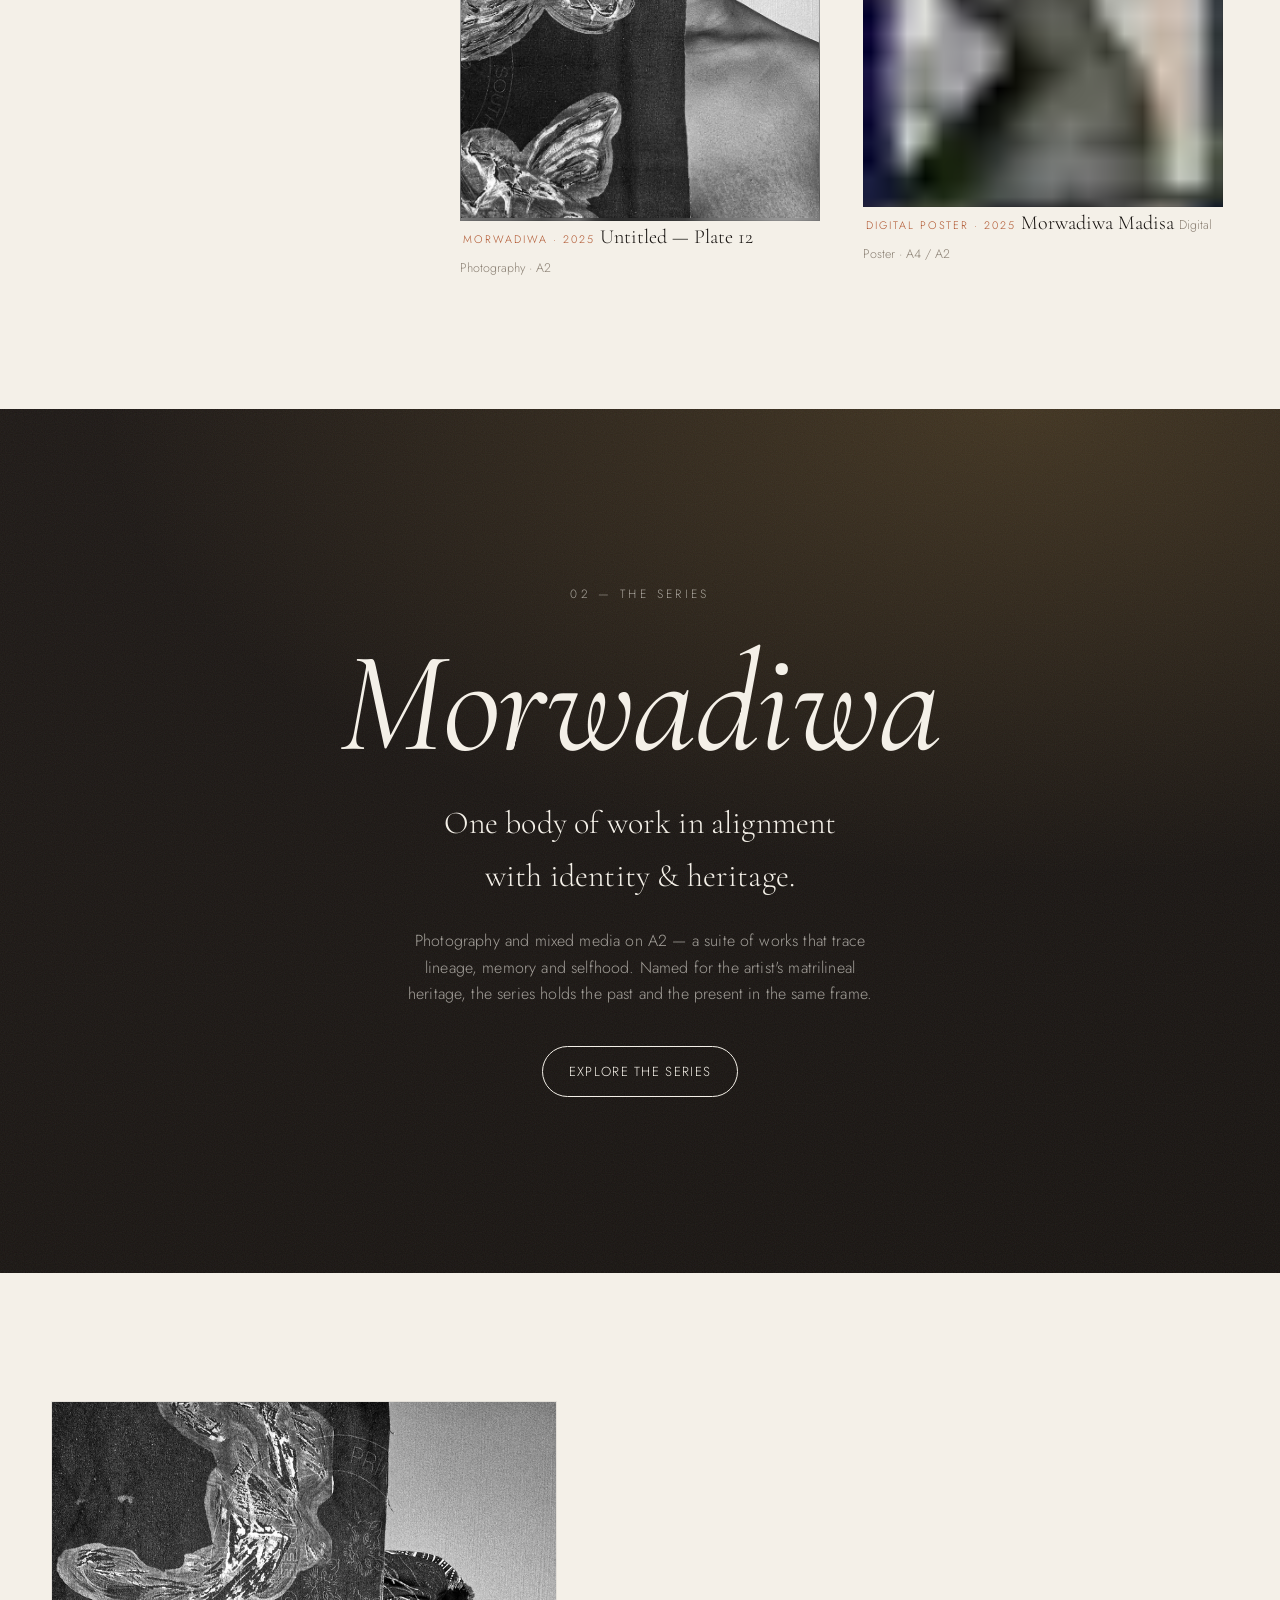
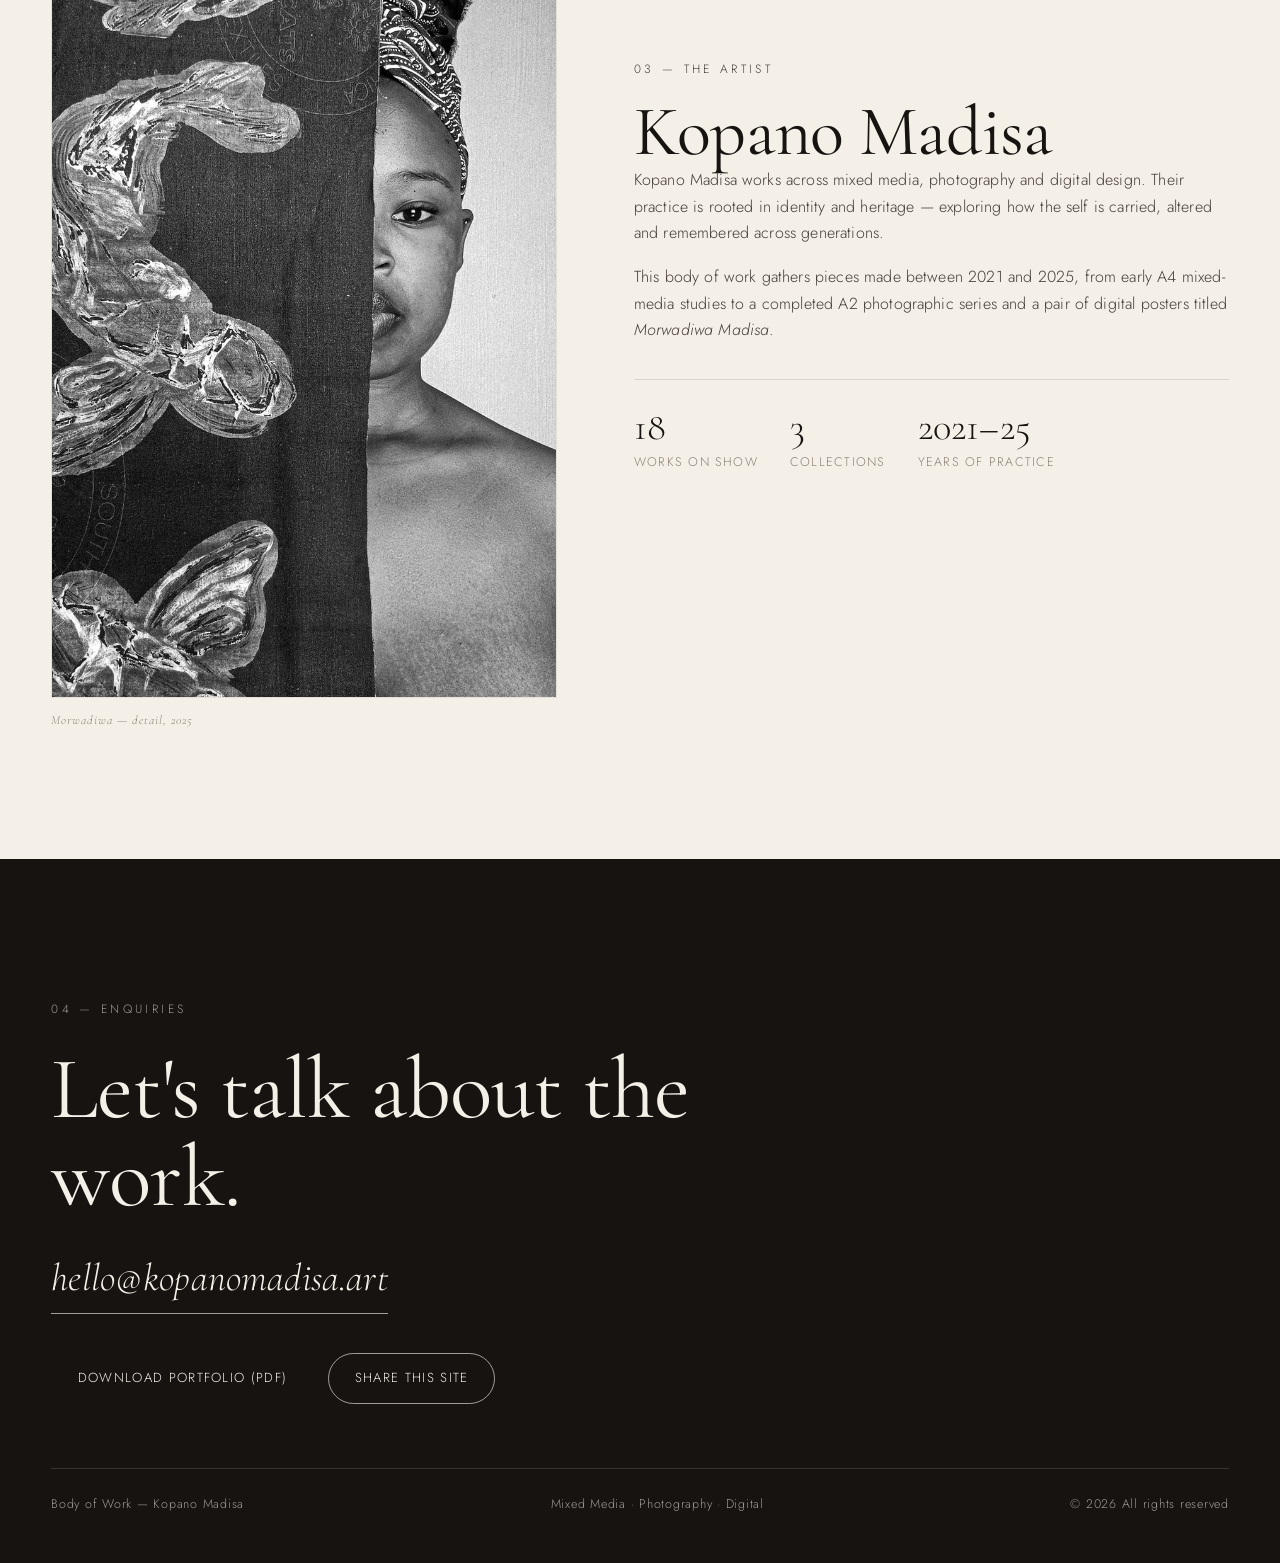
==== commit 2df19c0d: "feat: top-notch polish — responsive overhaul, blur-up webp pipeline, SEO/social, a11y, lightbox focu" ====
--- a/index.html
+++ b/index.html
@@ -2,9 +2,39 @@
 <html lang="en">
 <head>
   <meta charset="UTF-8" />
-  <meta name="viewport" content="width=device-width, initial-scale=1.0" />
-  <title>Kopano Madisa — Body of Work</title>
-  <meta name="description" content="Body of Work — an art portfolio by Kopano Madisa. Mixed media, photography and digital posters exploring identity and heritage." />
+  <meta name="viewport" content="width=device-width, initial-scale=1.0, viewport-fit=cover" />
+  <title>Kopano Madisa — Body of Work | Art Portfolio</title>
+  <meta name="description" content="Body of Work — an art portfolio by Kopano Madisa. Mixed media, photography and digital posters exploring identity and heritage, 2021–2025." />
+  <meta name="author" content="Kopano Madisa" />
+  <meta name="keywords" content="Kopano Madisa, art portfolio, mixed media, photography, digital poster, Morwadiwa, identity, heritage, South African art" />
+  <link rel="canonical" href="https://teboho-mohale98.github.io/body-of-work/" />
+
+  <!-- Theme colour -->
+  <meta name="theme-color" content="#f4f0e8" media="(prefers-color-scheme: light)" />
+  <meta name="theme-color" content="#14110e" media="(prefers-color-scheme: dark)" />
+
+  <!-- Open Graph -->
+  <meta property="og:type" content="website" />
+  <meta property="og:site_name" content="Kopano Madisa" />
+  <meta property="og:title" content="Body of Work — Kopano Madisa" />
+  <meta property="og:description" content="Mixed media, photography and digital posters — a body of work in alignment with identity &amp; heritage." />
+  <meta property="og:url" content="https://teboho-mohale98.github.io/body-of-work/" />
+  <meta property="og:image" content="https://teboho-mohale98.github.io/body-of-work/assets/og-image.jpg" />
+  <meta property="og:image:width" content="1200" />
+  <meta property="og:image:height" content="630" />
+  <meta property="og:image:alt" content="A photographic work from the Morwadiwa series by Kopano Madisa" />
+
+  <!-- Twitter -->
+  <meta name="twitter:card" content="summary_large_image" />
+  <meta name="twitter:title" content="Body of Work — Kopano Madisa" />
+  <meta name="twitter:description" content="Mixed media, photography and digital posters exploring identity and heritage." />
+  <meta name="twitter:image" content="https://teboho-mohale98.github.io/body-of-work/assets/og-image.jpg" />
+
+  <!-- Icons + manifest -->
+  <link rel="icon" type="image/svg+xml" href="assets/icons/favicon.svg" />
+  <link rel="icon" type="image/png" sizes="32x32" href="assets/icons/favicon-32.png" />
+  <link rel="apple-touch-icon" href="assets/icons/apple-touch-icon.png" />
+  <link rel="manifest" href="site.webmanifest" />
 
   <script>
     (function () {
@@ -21,10 +51,36 @@
   <link href="https://fonts.googleapis.com/css2?family=Cormorant+Garamond:ital,wght@0,300;0,400;0,500;0,600;1,300;1,400&family=Jost:wght@300;400;500;600&display=swap" rel="stylesheet" />
 
   <link rel="stylesheet" href="css/style.css" />
-  <link rel="icon" href="data:image/svg+xml,%3Csvg xmlns='http://www.w3.org/2000/svg' viewBox='0 0 100 100'%3E%3Crect width='100' height='100' fill='%231a1714'/%3E%3Ctext x='50' y='68' font-family='Georgia,serif' font-size='58' fill='%23f5f2ec' text-anchor='middle'%3EK%3C/text%3E%3C/svg%3E" />
+
+  <script type="application/ld+json">
+  {
+    "@context": "https://schema.org",
+    "@graph": [
+      {
+        "@type": "Person",
+        "@id": "https://teboho-mohale98.github.io/body-of-work/#artist",
+        "name": "Kopano Madisa",
+        "jobTitle": "Visual Artist",
+        "description": "Artist working across mixed media, photography and digital design, exploring identity and heritage."
+      },
+      {
+        "@type": "ImageGallery",
+        "@id": "https://teboho-mohale98.github.io/body-of-work/#gallery",
+        "name": "Body of Work — Kopano Madisa",
+        "description": "Mixed media, photography and digital posters — a body of work in alignment with identity & heritage.",
+        "url": "https://teboho-mohale98.github.io/body-of-work/",
+        "author": { "@id": "https://teboho-mohale98.github.io/body-of-work/#artist" },
+        "about": "Identity and heritage",
+        "image": "https://teboho-mohale98.github.io/body-of-work/assets/og-image.jpg"
+      }
+    ]
+  }
+  </script>
 </head>
 <body>
 
+  <a class="skip-link" href="#work">Skip to the work</a>
+
   <!-- ===== Scroll progress ===== -->
   <div class="progress" aria-hidden="true"><span id="progressBar"></span></div>
 
@@ -33,8 +89,8 @@
 
   <!-- ===== Header ===== -->
   <header class="site-header" id="top">
-    <a class="brand" href="#top">
-      <span class="brand-mark">KM</span>
+    <a class="brand" href="#top" aria-label="Kopano Madisa — home">
+      <span class="brand-mark" aria-hidden="true">KM</span>
       <span class="brand-text">Kopano&nbsp;Madisa</span>
     </a>
     <nav class="site-nav" aria-label="Primary">
@@ -45,26 +101,26 @@
       <a class="nav-cta" href="assets/pdf/Body-of-Work-Kopano-Madisa.pdf" target="_blank" rel="noopener">Portfolio&nbsp;PDF</a>
     </nav>
     <div class="header-controls">
-      <button class="icon-btn theme-toggle" id="themeToggle" aria-label="Toggle dark mode" title="Toggle theme">
-        <svg class="ico-sun" viewBox="0 0 24 24" width="18" height="18" fill="none" stroke="currentColor" stroke-width="1.6" stroke-linecap="round">
+      <button class="icon-btn theme-toggle" id="themeToggle" type="button" aria-label="Switch to dark theme" title="Toggle theme">
+        <svg class="ico-sun" viewBox="0 0 24 24" width="18" height="18" fill="none" stroke="currentColor" stroke-width="1.6" stroke-linecap="round" aria-hidden="true">
           <circle cx="12" cy="12" r="4"/>
           <path d="M12 2v2M12 20v2M2 12h2M20 12h2M4.9 4.9l1.4 1.4M17.7 17.7l1.4 1.4M19.1 4.9l-1.4 1.4M6.3 17.7l-1.4 1.4"/>
         </svg>
-        <svg class="ico-moon" viewBox="0 0 24 24" width="18" height="18" fill="none" stroke="currentColor" stroke-width="1.6" stroke-linecap="round" stroke-linejoin="round">
+        <svg class="ico-moon" viewBox="0 0 24 24" width="18" height="18" fill="none" stroke="currentColor" stroke-width="1.6" stroke-linecap="round" stroke-linejoin="round" aria-hidden="true">
           <path d="M21 12.8A9 9 0 1 1 11.2 3a7 7 0 0 0 9.8 9.8Z"/>
         </svg>
       </button>
-      <button class="nav-toggle" aria-label="Toggle menu" aria-expanded="false">
+      <button class="nav-toggle" aria-label="Toggle menu" aria-expanded="false" aria-controls="primary-nav">
         <span></span><span></span><span></span>
       </button>
     </div>
   </header>
 
   <!-- ===== Hero ===== -->
-  <section class="hero" aria-label="Introduction">
+  <section class="hero" aria-labelledby="hero-title">
     <div class="hero-inner">
-      <p class="hero-eyebrow reveal">Art Portfolio</p>
-      <h1 class="hero-title">
+      <p class="hero-eyebrow reveal">Art Portfolio · 2021 – 2025</p>
+      <h1 class="hero-title" id="hero-title">
         <span class="line reveal">Body</span>
         <span class="line reveal">of <em>Work</em></span>
       </h1>
@@ -101,7 +157,7 @@
   </div>
 
   <!-- ===== Work / Gallery ===== -->
-  <main id="work" class="work">
+  <main id="work" class="work" tabindex="-1">
     <div class="section-head reveal">
       <p class="section-index">01 — The Collection</p>
       <h2 class="section-title">Selected Works</h2>
@@ -111,7 +167,7 @@
       </p>
     </div>
 
-    <div class="filters reveal" role="tablist" aria-label="Filter works">
+    <div class="filters reveal" role="tablist" aria-label="Filter works by collection">
       <button class="filter is-active" data-filter="all" role="tab" aria-selected="true">All Works</button>
       <button class="filter" data-filter="pieces" role="tab" aria-selected="false">Art Pieces</button>
       <button class="filter" data-filter="morwadiwa" role="tab" aria-selected="false">Morwadiwa</button>
@@ -120,14 +176,14 @@
 
     <div class="toolbar reveal">
       <div class="search">
-        <svg class="search-ico" viewBox="0 0 24 24" width="16" height="16" fill="none" stroke="currentColor" stroke-width="1.7" stroke-linecap="round">
+        <svg class="search-ico" viewBox="0 0 24 24" width="16" height="16" fill="none" stroke="currentColor" stroke-width="1.7" stroke-linecap="round" aria-hidden="true">
           <circle cx="11" cy="11" r="7"/><path d="m21 21-4.3-4.3"/>
         </svg>
         <input id="searchInput" type="search" placeholder="Search works, media, years…" aria-label="Search works" autocomplete="off" />
         <button class="search-clear" id="searchClear" type="button" aria-label="Clear search" hidden>&times;</button>
       </div>
       <div class="toolbar-right">
-        <span class="result-count" id="resultCount">18 works</span>
+        <span class="result-count" id="resultCount" aria-live="polite">18 works</span>
         <label class="sort">
           <span class="sort-label">Sort</span>
           <select id="sortSelect" aria-label="Sort works">
@@ -138,13 +194,13 @@
           </select>
         </label>
         <button class="chip" id="favToggle" type="button" aria-pressed="false" title="Show saved works">
-          <svg viewBox="0 0 24 24" width="15" height="15" fill="none" stroke="currentColor" stroke-width="1.7" stroke-linejoin="round">
+          <svg viewBox="0 0 24 24" width="15" height="15" fill="none" stroke="currentColor" stroke-width="1.7" stroke-linejoin="round" aria-hidden="true">
             <path d="M12 20s-7-4.5-9.2-9A4.6 4.6 0 0 1 12 6.6 4.6 4.6 0 0 1 21.2 11C19 15.5 12 20 12 20Z"/>
           </svg>
           Favourites <span class="chip-count" id="favCount">0</span>
         </button>
         <button class="chip" id="surpriseBtn" type="button">
-          <svg viewBox="0 0 24 24" width="15" height="15" fill="currentColor">
+          <svg viewBox="0 0 24 24" width="15" height="15" fill="currentColor" aria-hidden="true">
             <path d="M12 2.5l1.7 5.3L19 9.5l-4.2 3.2L16.3 18 12 14.7 7.7 18l1.5-5.3L5 9.5l5.3-1.7z"/>
           </svg>
           Surprise me
@@ -160,10 +216,10 @@
   </main>
 
   <!-- ===== Morwadiwa feature band ===== -->
-  <section id="morwadiwa" class="feature">
+  <section id="morwadiwa" class="feature" aria-labelledby="feature-title">
     <div class="feature-inner">
       <p class="section-index reveal">02 — The Series</p>
-      <h2 class="feature-title reveal">Morwadiwa</h2>
+      <h2 class="feature-title" id="feature-title">Morwadiwa</h2>
       <p class="feature-sub reveal">
         One body of work in alignment<br />with identity &amp; heritage.
       </p>
@@ -177,15 +233,18 @@
   </section>
 
   <!-- ===== Artist ===== -->
-  <section id="artist" class="artist">
+  <section id="artist" class="artist" aria-labelledby="artist-title">
     <div class="artist-grid">
       <div class="artist-media reveal">
-        <img src="assets/art/morwadiwa-06.jpg" alt="A work from the Morwadiwa series by Kopano Madisa" loading="lazy" />
+        <picture>
+          <source type="image/webp" srcset="assets/art/morwadiwa-06-800.webp 800w, assets/art/morwadiwa-06-full.webp 836w" sizes="(max-width: 900px) 90vw, 40vw" />
+          <img src="assets/art/morwadiwa-06.jpg" width="836" height="1485" alt="A work from the Morwadiwa series by Kopano Madisa" loading="lazy" decoding="async" />
+        </picture>
         <span class="artist-media-caption">Morwadiwa — detail, 2025</span>
       </div>
       <div class="artist-copy">
         <p class="section-index reveal">03 — The Artist</p>
-        <h2 class="section-title reveal">Kopano Madisa</h2>
+        <h2 class="section-title" id="artist-title">Kopano Madisa</h2>
         <p class="reveal">
           Kopano Madisa works across mixed media, photography and digital design.
           Their practice is rooted in identity and heritage — exploring how the self
@@ -213,7 +272,7 @@
       <a class="footer-mail reveal" href="mailto:hello@kopanomadisa.art">hello@kopanomadisa.art</a>
       <div class="footer-actions reveal">
         <a class="btn btn-solid" href="assets/pdf/Body-of-Work-Kopano-Madisa.pdf" target="_blank" rel="noopener">Download portfolio (PDF)</a>
-        <button class="btn btn-ghost" id="footerShare" type="button" style="border-color:rgba(244,240,232,.35);color:var(--on-dark)">Share this site</button>
+        <button class="btn btn-ghost on-dark" id="footerShare" type="button">Share this site</button>
       </div>
       <div class="footer-meta">
         <span>Body of Work — Kopano Madisa</span>
@@ -225,7 +284,7 @@
 
   <!-- ===== Back to top ===== -->
   <button class="to-top" id="toTop" type="button" aria-label="Back to top" title="Back to top">
-    <svg viewBox="0 0 24 24" width="20" height="20" fill="none" stroke="currentColor" stroke-width="1.7" stroke-linecap="round" stroke-linejoin="round">
+    <svg viewBox="0 0 24 24" width="20" height="20" fill="none" stroke="currentColor" stroke-width="1.7" stroke-linecap="round" stroke-linejoin="round" aria-hidden="true">
       <path d="M12 19V5M6 11l6-6 6 6"/>
     </svg>
   </button>
@@ -237,26 +296,26 @@
   <div class="lightbox" id="lightbox" aria-hidden="true" role="dialog" aria-modal="true" aria-label="Artwork viewer">
     <div class="lb-bar">
       <button class="lb-tool" id="lbFav" type="button" aria-label="Save to favourites" aria-pressed="false" title="Favourite">
-        <svg viewBox="0 0 24 24" width="18" height="18" fill="none" stroke="currentColor" stroke-width="1.7" stroke-linejoin="round">
+        <svg viewBox="0 0 24 24" width="18" height="18" fill="none" stroke="currentColor" stroke-width="1.7" stroke-linejoin="round" aria-hidden="true">
           <path d="M12 20s-7-4.5-9.2-9A4.6 4.6 0 0 1 12 6.6 4.6 4.6 0 0 1 21.2 11C19 15.5 12 20 12 20Z"/>
         </svg>
       </button>
       <button class="lb-tool" id="lbZoom" type="button" aria-label="Toggle zoom" aria-pressed="false" title="Zoom">
-        <svg viewBox="0 0 24 24" width="18" height="18" fill="none" stroke="currentColor" stroke-width="1.6" stroke-linecap="round">
+        <svg viewBox="0 0 24 24" width="18" height="18" fill="none" stroke="currentColor" stroke-width="1.6" stroke-linecap="round" aria-hidden="true">
           <circle cx="11" cy="11" r="7"/><path d="m21 21-4.3-4.3M11 8v6M8 11h6"/>
         </svg>
       </button>
       <button class="lb-tool" id="lbPlay" type="button" aria-label="Play slideshow" aria-pressed="false" title="Slideshow">
-        <svg class="i-play" viewBox="0 0 24 24" width="18" height="18" fill="currentColor"><path d="M8 5v14l11-7z"/></svg>
-        <svg class="i-pause" viewBox="0 0 24 24" width="18" height="18" fill="currentColor"><path d="M7 5h3.5v14H7zM13.5 5H17v14h-3.5z"/></svg>
+        <svg class="i-play" viewBox="0 0 24 24" width="18" height="18" fill="currentColor" aria-hidden="true"><path d="M8 5v14l11-7z"/></svg>
+        <svg class="i-pause" viewBox="0 0 24 24" width="18" height="18" fill="currentColor" aria-hidden="true"><path d="M7 5h3.5v14H7zM13.5 5H17v14h-3.5z"/></svg>
       </button>
       <button class="lb-tool" id="lbShare" type="button" aria-label="Share artwork" title="Share">
-        <svg viewBox="0 0 24 24" width="18" height="18" fill="none" stroke="currentColor" stroke-width="1.6" stroke-linecap="round" stroke-linejoin="round">
+        <svg viewBox="0 0 24 24" width="18" height="18" fill="none" stroke="currentColor" stroke-width="1.6" stroke-linecap="round" stroke-linejoin="round" aria-hidden="true">
           <path d="M12 16V4M8 8l4-4 4 4M5 14v5h14v-5"/>
         </svg>
       </button>
       <button class="lb-tool" id="lbLink" type="button" aria-label="Copy link" title="Copy link">
-        <svg viewBox="0 0 24 24" width="18" height="18" fill="none" stroke="currentColor" stroke-width="1.6" stroke-linecap="round">
+        <svg viewBox="0 0 24 24" width="18" height="18" fill="none" stroke="currentColor" stroke-width="1.6" stroke-linecap="round" aria-hidden="true">
           <path d="M9 15l6-6M10.5 6.5l1.2-1.2a4 4 0 0 1 5.6 5.6l-1.2 1.2M13.5 17.5l-1.2 1.2a4 4 0 0 1-5.6-5.6l1.2-1.2"/>
         </svg>
       </button>
@@ -265,7 +324,10 @@
     <button class="lb-nav lb-prev" id="lbPrev" type="button" aria-label="Previous work">&#8249;</button>
     <button class="lb-nav lb-next" id="lbNext" type="button" aria-label="Next work">&#8250;</button>
     <figure class="lb-figure">
-      <img class="lb-img" id="lbImg" src="" alt="" />
+      <div class="lb-stage">
+        <div class="lb-spinner" id="lbSpinner" aria-hidden="true"></div>
+        <img class="lb-img" id="lbImg" src="" alt="" />
+      </div>
       <figcaption class="lb-caption">
         <span class="lb-title" id="lbTitle"></span>
         <span class="lb-meta" id="lbMeta"></span>
@@ -274,6 +336,7 @@
     </figure>
   </div>
 
+  <script src="js/data.js"></script>
   <script src="js/main.js"></script>
 </body>
 </html>
--- a/css/style.css
+++ b/css/style.css
@@ -1,614 +1,899 @@
 /* ============================================================
-   Kopano Madisa — Body of Work
-   Editorial art-gallery stylesheet
+   Body of Work — Kopano Madisa
+   Design system + components
    ============================================================ */
 
-/* ---------- Reset ---------- */
+/* ---------- Token layer ---------- */
+:root {
+  --paper: #f4f0e8;
+  --paper-2: #ebe5d8;
+  --ink: #171310;
+  --ink-soft: #453d35;
+  --muted: #8b8074;
+  --line: rgba(23, 19, 16, 0.12);
+  --line-soft: rgba(23, 19, 16, 0.07);
+  --accent: #b0562f;
+  --ochre: #c39a4e;
+  --surface-dark: #171310;
+  --on-dark: #f4f0e8;
+  --on-dark-soft: rgba(244, 240, 232, 0.62);
+
+  --shadow-sm: 0 1px 2px rgba(23, 19, 16, 0.06);
+  --shadow-md: 0 18px 40px -24px rgba(23, 19, 16, 0.45);
+  --shadow-lg: 0 40px 80px -40px rgba(23, 19, 16, 0.55);
+
+  --display: "Cormorant Garamond", Georgia, serif;
+  --sans: "Jost", system-ui, -apple-system, "Segoe UI", sans-serif;
+
+  --ease: cubic-bezier(0.22, 1, 0.36, 1);
+  --ease-io: cubic-bezier(0.65, 0, 0.35, 1);
+
+  --gutter: clamp(1.25rem, 4vw, 4.5rem);
+  --maxw: 1360px;
+}
+
+[data-theme="dark"] {
+  --paper: #14110e;
+  --paper-2: #1d1915;
+  --ink: #f3eee4;
+  --ink-soft: #cbc2b4;
+  --muted: #8f8477;
+  --line: rgba(243, 238, 228, 0.14);
+  --line-soft: rgba(243, 238, 228, 0.07);
+  --accent: #cc6f42;
+  --ochre: #d6ae5f;
+  --surface-dark: #0d0b09;
+  --on-dark: #f4f0e8;
+  --shadow-md: 0 18px 40px -24px rgba(0, 0, 0, 0.7);
+  --shadow-lg: 0 40px 80px -40px rgba(0, 0, 0, 0.8);
+}
+
+/* ---------- Reset / base ---------- */
 *, *::before, *::after { box-sizing: border-box; }
-html { -webkit-text-size-adjust: 100%; scroll-behavior: smooth; }
+* { margin: 0; }
+
+html {
+  scroll-behavior: smooth;
+  -webkit-text-size-adjust: 100%;
+}
+
 body {
-  margin: 0;
   background: var(--paper);
   color: var(--ink);
   font-family: var(--sans);
-  font-size: 17px;
+  font-weight: 300;
   line-height: 1.65;
-  font-weight: 300;
-  letter-spacing: .01em;
-  -webkit-font-smoothing: antialiased;
-  text-rendering: optimizeLegibility;
+  letter-spacing: 0.01em;
   overflow-x: hidden;
-}
-img { display: block; max-width: 100%; height: auto; }
+  transition: background 0.5s var(--ease), color 0.5s var(--ease);
+}
+
+body.is-locked { overflow: hidden; }
+
+img { display: block; max-width: 100%; }
 a { color: inherit; text-decoration: none; }
 button { font: inherit; color: inherit; background: none; border: 0; cursor: pointer; }
-h1, h2, h3, p, dl, dd, dt, figure { margin: 0; }
-::selection { background: var(--accent); color: var(--paper); }
-
-/* ---------- Tokens ---------- */
-:root {
-  --paper:   #f4f0e8;
-  --paper-2: #ebe5d8;
-  --ink:     #171310;
-  --ink-soft:#453d35;
-  --muted:   #8b8074;
-  --accent:  #b0562f;
-  --ochre:   #c39a4e;
-  --line:    rgba(23,19,16,.14);
-  --surface-dark: #171310;
-  --on-dark:      #f4f0e8;
-  --display: "Cormorant Garamond", Georgia, "Times New Roman", serif;
-  --sans:    "Jost", "Segoe UI", system-ui, -apple-system, sans-serif;
-  --maxw: 1280px;
-  --ease: cubic-bezier(.22,.68,.16,1);
-}
-
-/* ---------- Dark theme ---------- */
-[data-theme="dark"] {
-  --paper:   #14110e;
-  --paper-2: #1d1915;
-  --ink:     #f3eee4;
-  --ink-soft:#cbc2b4;
-  --muted:   #8f8477;
-  --accent:  #cc6f42;
-  --ochre:   #d6ae5f;
-  --line:    rgba(243,238,228,.16);
-}
-[data-theme="dark"] .grain { mix-blend-mode: screen; opacity: .07; }
-[data-theme="dark"] .site-header.scrolled { background: rgba(20,17,14,.82); }
-[data-theme="dark"] .hero::before {
-  background:
-    radial-gradient(120% 90% at 85% 8%, rgba(214,174,95,.16), transparent 55%),
-    radial-gradient(90% 80% at 8% 92%, rgba(204,111,66,.14), transparent 55%);
-}
-[data-theme="dark"] .tile-media { background: #1f1b17; }
-[data-theme="dark"] .lb-img { background: #1c1815; }
-
-/* ---------- Grain overlay ---------- */
+select, input { font: inherit; color: inherit; }
+::selection { background: var(--accent); color: var(--on-dark); }
+
+h1, h2, h3 { font-family: var(--display); font-weight: 400; line-height: 1; letter-spacing: -0.01em; }
+
+/* ---------- Accessibility helpers ---------- */
+.skip-link {
+  position: fixed;
+  top: 0.75rem;
+  left: 0.75rem;
+  z-index: 200;
+  background: var(--ink);
+  color: var(--paper);
+  padding: 0.6rem 1.1rem;
+  border-radius: 999px;
+  font-size: 0.82rem;
+  letter-spacing: 0.04em;
+  transform: translateY(-160%);
+  transition: transform 0.3s var(--ease);
+}
+.skip-link:focus-visible { transform: translateY(0); }
+
+:focus-visible {
+  outline: 2px solid var(--accent);
+  outline-offset: 3px;
+  border-radius: 3px;
+}
+
+.visually-hidden {
+  position: absolute !important;
+  width: 1px; height: 1px;
+  padding: 0; margin: -1px;
+  overflow: hidden; clip: rect(0 0 0 0);
+  white-space: nowrap; border: 0;
+}
+
+/* ---------- Texture ---------- */
 .grain {
-  position: fixed; inset: 0; z-index: 2147483000;
-  pointer-events: none; opacity: .16; mix-blend-mode: multiply;
-  background-image: url("data:image/svg+xml,%3Csvg xmlns='http://www.w3.org/2000/svg' width='240' height='240'%3E%3Cfilter id='n'%3E%3CfeTurbulence type='fractalNoise' baseFrequency='0.82' numOctaves='4' stitchTiles='stitch'/%3E%3C/filter%3E%3Crect width='100%25' height='100%25' filter='url(%23n)'/%3E%3C/svg%3E");
-}
-
-/* ============================================================
-   Header
-   ============================================================ */
+  position: fixed;
+  inset: 0;
+  z-index: 9998;
+  pointer-events: none;
+  opacity: 0.5;
+  mix-blend-mode: multiply;
+  background-image: url("data:image/svg+xml,%3Csvg xmlns='http://www.w3.org/2000/svg' width='140' height='140'%3E%3Cfilter id='n'%3E%3CfeTurbulence type='fractalNoise' baseFrequency='0.85' numOctaves='3'/%3E%3C/filter%3E%3Crect width='100%25' height='100%25' filter='url(%23n)' opacity='0.35'/%3E%3C/svg%3E");
+}
+[data-theme="dark"] .grain { mix-blend-mode: screen; opacity: 0.32; }
+
+/* ---------- Scroll progress ---------- */
+.progress {
+  position: fixed;
+  top: 0; left: 0; right: 0;
+  height: 2px;
+  z-index: 9999;
+  background: transparent;
+}
+.progress span {
+  display: block;
+  height: 100%;
+  width: 0%;
+  background: linear-gradient(90deg, var(--ochre), var(--accent));
+  transition: width 0.1s linear;
+}
+
+/* ---------- Header ---------- */
 .site-header {
-  position: fixed; top: 0; left: 0; right: 0; z-index: 900;
-  display: flex; align-items: center; justify-content: space-between;
-  padding: 22px clamp(20px, 4vw, 56px);
-  transition: background .5s var(--ease), padding .5s var(--ease), box-shadow .5s var(--ease), backdrop-filter .5s;
+  position: fixed;
+  top: 0; left: 0; right: 0;
+  z-index: 900;
+  display: flex;
+  align-items: center;
+  justify-content: space-between;
+  gap: 1rem;
+  padding: 1.1rem var(--gutter);
+  transition: background 0.4s var(--ease), padding 0.4s var(--ease), border-color 0.4s var(--ease);
+  border-bottom: 1px solid transparent;
 }
 .site-header.scrolled {
-  padding: 12px clamp(20px, 4vw, 56px);
-  background: rgba(244,240,232,.82);
-  backdrop-filter: saturate(140%) blur(14px);
-  box-shadow: 0 1px 0 var(--line);
-}
-.brand { display: flex; align-items: baseline; gap: 12px; }
+  padding: 0.7rem var(--gutter);
+  background: color-mix(in srgb, var(--paper) 82%, transparent);
+  -webkit-backdrop-filter: blur(14px) saturate(1.4);
+  backdrop-filter: blur(14px) saturate(1.4);
+  border-bottom-color: var(--line);
+}
+
+.brand { display: inline-flex; align-items: center; gap: 0.7rem; }
 .brand-mark {
-  font-family: var(--display); font-weight: 600; font-size: 22px;
-  letter-spacing: .04em; border: 1.5px solid var(--ink);
-  width: 40px; height: 40px; display: grid; place-items: center;
+  display: grid;
+  place-items: center;
+  width: 40px; height: 40px;
+  border: 1px solid var(--ink);
   border-radius: 50%;
-}
+  font-family: var(--display);
+  font-size: 1rem;
+  letter-spacing: 0.02em;
+  transition: background 0.4s var(--ease), color 0.4s var(--ease), transform 0.4s var(--ease);
+}
+.brand:hover .brand-mark { background: var(--ink); color: var(--paper); transform: rotate(-8deg); }
 .brand-text {
-  font-family: var(--display); font-size: 21px; font-weight: 500;
-  letter-spacing: .02em;
-}
-.site-nav { display: flex; align-items: center; gap: clamp(14px, 2.4vw, 34px); }
+  font-family: var(--display);
+  font-size: 1.15rem;
+  letter-spacing: 0.02em;
+}
+
+.site-nav { display: flex; align-items: center; gap: 2rem; }
 .site-nav a {
-  font-size: 14px; letter-spacing: .08em; text-transform: uppercase;
-  font-weight: 400; color: var(--ink-soft); position: relative; padding: 4px 0;
+  position: relative;
+  font-size: 0.82rem;
+  letter-spacing: 0.12em;
+  text-transform: uppercase;
+  color: var(--ink-soft);
+  transition: color 0.3s var(--ease);
 }
 .site-nav a::after {
-  content: ""; position: absolute; left: 0; bottom: 0; height: 1px; width: 100%;
-  background: var(--ink); transform: scaleX(0); transform-origin: right;
-  transition: transform .45s var(--ease);
-}
-.site-nav a:hover::after { transform: scaleX(1); transform-origin: left; }
-.nav-cta {
-  border: 1px solid var(--ink) !important; border-radius: 999px;
-  padding: 9px 18px !important; color: var(--ink) !important;
-  transition: background .4s var(--ease), color .4s var(--ease);
-}
-.nav-cta::after { display: none; }
-.nav-cta:hover { background: var(--ink); color: var(--paper) !important; }
-
-.nav-toggle {
-  display: none; width: 44px; height: 44px; flex-direction: column;
-  gap: 6px; align-items: center; justify-content: center;
-}
+  content: "";
+  position: absolute;
+  left: 0; bottom: -5px;
+  width: 100%; height: 1px;
+  background: currentColor;
+  transform: scaleX(0);
+  transform-origin: left;
+  transition: transform 0.4s var(--ease);
+}
+.site-nav a:hover { color: var(--ink); }
+.site-nav a:hover::after { transform: scaleX(1); }
+.site-nav .nav-cta {
+  padding: 0.5rem 1.1rem;
+  border: 1px solid var(--ink);
+  border-radius: 999px;
+  color: var(--ink);
+}
+.site-nav .nav-cta::after { display: none; }
+.site-nav .nav-cta:hover { background: var(--ink); color: var(--paper); }
+
+.header-controls { display: flex; align-items: center; gap: 0.6rem; }
+.icon-btn {
+  display: grid;
+  place-items: center;
+  width: 40px; height: 40px;
+  border: 1px solid var(--line);
+  border-radius: 50%;
+  transition: border-color 0.3s var(--ease), transform 0.3s var(--ease);
+}
+.icon-btn:hover { border-color: var(--ink); transform: translateY(-1px); }
+.ico-moon { display: none; }
+[data-theme="dark"] .ico-sun { display: none; }
+[data-theme="dark"] .ico-moon { display: block; }
+
+.nav-toggle { display: none; width: 40px; height: 40px; flex-direction: column; justify-content: center; gap: 5px; }
 .nav-toggle span {
-  display: block; height: 1.5px; width: 26px; background: var(--ink);
-  transition: transform .4s var(--ease), opacity .3s;
-}
-body.nav-open .nav-toggle span:nth-child(1) { transform: translateY(7.5px) rotate(45deg); }
-body.nav-open .nav-toggle span:nth-child(2) { opacity: 0; }
-body.nav-open .nav-toggle span:nth-child(3) { transform: translateY(-7.5px) rotate(-45deg); }
-
-/* ============================================================
-   Hero
-   ============================================================ */
+  display: block;
+  width: 22px; height: 1.5px;
+  background: var(--ink);
+  margin: 0 auto;
+  transition: transform 0.35s var(--ease), opacity 0.25s var(--ease);
+}
+.nav-toggle[aria-expanded="true"] span:nth-child(1) { transform: translateY(6.5px) rotate(45deg); }
+.nav-toggle[aria-expanded="true"] span:nth-child(2) { opacity: 0; }
+.nav-toggle[aria-expanded="true"] span:nth-child(3) { transform: translateY(-6.5px) rotate(-45deg); }
+
+/* ---------- Hero ---------- */
 .hero {
-  position: relative; min-height: 100svh; padding: 26vh clamp(20px, 6vw, 90px) 12vh;
-  display: flex; flex-direction: column; justify-content: center;
-}
-.hero::before {
-  content: ""; position: absolute; inset: 0; z-index: -1;
-  background:
-    radial-gradient(120% 90% at 85% 8%, rgba(195,154,78,.22), transparent 55%),
-    radial-gradient(90% 80% at 8% 92%, rgba(176,86,47,.14), transparent 55%);
+  min-height: 100svh;
+  display: flex;
+  flex-direction: column;
+  justify-content: center;
+  padding: 8rem var(--gutter) 4rem;
+  position: relative;
 }
 .hero-inner { max-width: var(--maxw); margin: 0 auto; width: 100%; }
-.hero-eyebrow {
-  font-size: 13px; letter-spacing: .42em; text-transform: uppercase;
-  color: var(--accent); margin-bottom: 26px;
-}
+
+.hero-eyebrow,
+.section-index {
+  font-size: 0.75rem;
+  letter-spacing: 0.28em;
+  text-transform: uppercase;
+  color: var(--muted);
+  margin-bottom: 1.6rem;
+}
+
 .hero-title {
-  font-family: var(--display); font-weight: 300; line-height: .92;
-  font-size: clamp(4.2rem, 17vw, 15rem); letter-spacing: -.02em;
-}
-.hero-title .line { display: block; }
-.hero-title em { font-style: italic; font-weight: 400; padding-left: .06em; }
+  font-size: clamp(3.4rem, 13vw, 12rem);
+  line-height: 0.92;
+  font-weight: 300;
+}
+.hero-title .line { display: block; overflow: hidden; }
+.hero-title em { font-style: italic; color: var(--accent); }
 .hero-name {
-  font-family: var(--display); font-style: italic; font-weight: 400;
-  font-size: clamp(1.6rem, 4vw, 3rem); margin-top: 8px; color: var(--ink-soft);
+  font-family: var(--display);
+  font-style: italic;
+  font-size: clamp(1.4rem, 3vw, 2.2rem);
+  color: var(--ink-soft);
+  margin-top: 0.6rem;
 }
 .hero-sub {
-  max-width: 46ch; margin-top: 34px; color: var(--ink-soft);
+  max-width: 46ch;
+  margin-top: 1.8rem;
   font-size: clamp(1rem, 1.4vw, 1.15rem);
-}
-.hero-actions { display: flex; flex-wrap: wrap; gap: 16px; margin-top: 42px; }
-
+  color: var(--ink-soft);
+}
+.hero-actions { display: flex; flex-wrap: wrap; gap: 0.9rem; margin-top: 2.4rem; }
+
+.hero-scroll {
+  position: absolute;
+  left: var(--gutter);
+  bottom: 2.2rem;
+  display: flex;
+  align-items: center;
+  gap: 0.8rem;
+  font-size: 0.72rem;
+  letter-spacing: 0.24em;
+  text-transform: uppercase;
+  color: var(--muted);
+}
+.hero-scroll-line { width: 60px; height: 1px; background: var(--muted); transform-origin: left; animation: scrollLine 2.4s var(--ease) infinite; }
+@keyframes scrollLine { 0%, 100% { transform: scaleX(0.3); opacity: 0.4; } 50% { transform: scaleX(1); opacity: 1; } }
+
+/* ---------- Buttons ---------- */
 .btn {
-  display: inline-flex; align-items: center; gap: 10px;
-  font-size: 14px; letter-spacing: .12em; text-transform: uppercase;
-  padding: 15px 30px; border-radius: 999px; font-weight: 400;
-  transition: transform .4s var(--ease), background .4s var(--ease), color .4s var(--ease), border-color .4s;
-  will-change: transform;
-}
-.btn:hover { transform: translateY(-2px); }
+  display: inline-flex;
+  align-items: center;
+  gap: 0.5rem;
+  padding: 0.85rem 1.6rem;
+  border-radius: 999px;
+  font-size: 0.82rem;
+  letter-spacing: 0.1em;
+  text-transform: uppercase;
+  border: 1px solid var(--ink);
+  transition: background 0.35s var(--ease), color 0.35s var(--ease), transform 0.35s var(--ease), border-color 0.35s var(--ease);
+}
 .btn-solid { background: var(--ink); color: var(--paper); }
-.btn-solid:hover { background: var(--accent); }
-.btn-ghost { border: 1px solid var(--line); color: var(--ink); }
-.btn-ghost:hover { border-color: var(--ink); }
-.btn-ghost.light { border-color: rgba(244,240,232,.35); color: var(--paper); }
-.btn-ghost.light:hover { background: var(--paper); color: var(--ink); border-color: var(--paper); }
-
-.hero-scroll {
-  position: absolute; bottom: 40px; left: 50%; transform: translateX(-50%);
-  display: flex; flex-direction: column; align-items: center; gap: 12px;
-  font-size: 11px; letter-spacing: .3em; text-transform: uppercase; color: var(--muted);
-}
-.hero-scroll-line { width: 1px; height: 56px; background: var(--line); position: relative; overflow: hidden; }
-.hero-scroll-line::after {
-  content: ""; position: absolute; top: 0; left: 0; width: 100%; height: 40%;
-  background: var(--accent); animation: drop 2.2s var(--ease) infinite;
-}
-@keyframes drop { 0% { transform: translateY(-100%); } 100% { transform: translateY(280%); } }
-
-/* ============================================================
-   Marquee
-   ============================================================ */
+.btn-solid:hover { background: var(--accent); border-color: var(--accent); transform: translateY(-2px); }
+.btn-ghost:hover { background: var(--ink); color: var(--paper); transform: translateY(-2px); }
+.btn.light { border-color: var(--on-dark); color: var(--on-dark); }
+.btn.light:hover { background: var(--on-dark); color: var(--surface-dark); }
+.btn.on-dark { border-color: var(--on-dark-soft); color: var(--on-dark); }
+.btn.on-dark:hover { background: var(--on-dark); color: var(--surface-dark); border-color: var(--on-dark); }
+
+/* ---------- Marquee ---------- */
 .marquee {
-  border-top: 1px solid var(--line); border-bottom: 1px solid var(--line);
-  padding: 20px 0; overflow: hidden; background: var(--paper-2);
+  overflow: hidden;
+  border-top: 1px solid var(--line);
+  border-bottom: 1px solid var(--line);
+  padding: 1.4rem 0;
+  white-space: nowrap;
 }
 .marquee-track {
-  display: flex; align-items: center; gap: 40px; width: max-content;
+  display: inline-flex;
+  align-items: center;
+  gap: 2.4rem;
   animation: marquee 34s linear infinite;
+  padding-right: 2.4rem;
 }
 .marquee-track span {
-  font-family: var(--display); font-size: clamp(1.4rem, 2.6vw, 2.3rem);
-  font-weight: 400; letter-spacing: .02em; white-space: nowrap; color: var(--ink-soft);
-}
-.marquee-track .dot { color: var(--accent); font-size: 1rem; }
+  font-family: var(--display);
+  font-size: clamp(1.4rem, 3vw, 2.4rem);
+  font-style: italic;
+  color: var(--ink-soft);
+}
+.marquee-track .dot { color: var(--accent); font-style: normal; font-size: 1rem; }
 @keyframes marquee { to { transform: translateX(-50%); } }
 
-/* ============================================================
-   Section heads
-   ============================================================ */
-.section-index {
-  font-size: 12.5px; letter-spacing: .34em; text-transform: uppercase;
-  color: var(--accent); margin-bottom: 20px;
-}
-.section-title {
-  font-family: var(--display); font-weight: 400; line-height: 1;
-  font-size: clamp(2.6rem, 6vw, 5rem); letter-spacing: -.01em;
-}
-.section-lede { max-width: 52ch; margin-top: 22px; color: var(--ink-soft); }
-
-.work { padding: clamp(80px, 12vh, 150px) clamp(20px, 6vw, 90px); max-width: var(--maxw); margin: 0 auto; }
-.section-head { max-width: 720px; margin-bottom: clamp(40px, 6vw, 70px); }
-
-/* ============================================================
-   Filters
-   ============================================================ */
-.filters { display: flex; flex-wrap: wrap; gap: 10px; margin-bottom: 46px; }
+/* ---------- Sections ---------- */
+main { display: block; }
+.work, .artist { padding: clamp(5rem, 10vw, 9rem) var(--gutter); }
+.work { max-width: var(--maxw); margin: 0 auto; }
+
+.section-head { max-width: 60ch; margin-bottom: 2.6rem; }
+.section-title { font-size: clamp(2.6rem, 6vw, 4.4rem); }
+.section-lede { margin-top: 1.2rem; color: var(--ink-soft); font-size: 1.05rem; max-width: 52ch; }
+
+/* ---------- Filters ---------- */
+.filters {
+  display: flex;
+  flex-wrap: wrap;
+  gap: 0.2rem 1.6rem;
+  border-bottom: 1px solid var(--line);
+  margin-bottom: 1.6rem;
+}
 .filter {
-  font-size: 13px; letter-spacing: .1em; text-transform: uppercase;
-  padding: 11px 20px; border-radius: 999px; border: 1px solid var(--line);
-  color: var(--ink-soft); transition: all .35s var(--ease);
-}
-.filter:hover { border-color: var(--ink); }
-.filter.is-active { background: var(--ink); color: var(--paper); border-color: var(--ink); }
-
-/* ============================================================
-   Gallery (masonry via CSS columns)
-   ============================================================ */
-.gallery { columns: 3; column-gap: 28px; }
-@media (max-width: 1024px) { .gallery { columns: 2; column-gap: 22px; } }
-@media (max-width: 620px)  { .gallery { columns: 1; } }
-
-.tile {
-  break-inside: avoid; margin: 0 0 28px; position: relative; width: 100%;
-  opacity: 0; transform: translateY(30px);
-  transition: opacity .8s var(--ease), transform .8s var(--ease);
-}
-.tile.in { opacity: 1; transform: none; }
-.tile.hidden { display: none; }
-
-.tile-btn { display: block; width: 100%; text-align: left; position: relative; overflow: hidden; }
-.tile-media { position: relative; overflow: hidden; background: var(--paper-2); }
-.tile-media img {
-  width: 100%; transition: transform 1.1s var(--ease), filter .6s;
-  transform: scale(1.001);
-}
-.tile-media img.magnifying { transition: none; }
-.tile-btn:hover .tile-media img { transform: scale(1.045); }
-
-.tile-cap {
-  position: absolute; left: 0; right: 0; bottom: 0;
-  padding: 46px 22px 20px; display: flex; flex-direction: column; gap: 4px;
-  background: linear-gradient(to top, rgba(15,12,10,.82), rgba(15,12,10,.35) 55%, transparent);
-  color: var(--paper);
-  opacity: 0; transform: translateY(14px);
-  transition: opacity .5s var(--ease), transform .5s var(--ease);
-}
-.tile-btn:hover .tile-cap,
-.tile-btn:focus-visible .tile-cap { opacity: 1; transform: none; }
-.tile-cat {
-  font-size: 11px; letter-spacing: .26em; text-transform: uppercase;
-  color: var(--ochre);
-}
-.tile-title { font-family: var(--display); font-size: 1.5rem; line-height: 1.15; font-weight: 500; }
-.tile-meta { font-size: 12.5px; letter-spacing: .06em; color: rgba(244,240,232,.72); }
-
-/* number tag */
-.tile-num {
-  position: absolute; top: 14px; left: 16px; z-index: 2;
-  font-size: 11px; letter-spacing: .2em; color: rgba(244,240,232,.85);
-  mix-blend-mode: difference;
-}
-
-/* On touch devices show captions permanently */
-@media (hover: none) {
-  .tile-cap { opacity: 1; transform: none; }
-}
-
-/* ============================================================
-   Feature band — Morwadiwa
-   ============================================================ */
-.feature {
-  position: relative; color: var(--paper);
-  background: #131010; overflow: hidden;
-  padding: clamp(90px, 15vh, 170px) clamp(20px, 6vw, 90px);
-}
-.feature::before {
-  content: ""; position: absolute; inset: 0; z-index: 0;
-  background: url("../assets/art/morwadiwa-04.jpg") center 30% / cover no-repeat;
-  opacity: .26; filter: grayscale(.2) contrast(1.05);
-}
-.feature::after {
-  content: ""; position: absolute; inset: 0; z-index: 1;
-  background: linear-gradient(105deg, #131010 6%, rgba(19,16,16,.72) 42%, rgba(19,16,16,.35) 100%);
-}
-.feature-inner { position: relative; z-index: 2; max-width: 760px; margin: 0 auto; }
-.feature .section-index { color: var(--ochre); }
-.feature-title {
-  font-family: var(--display); font-weight: 300; line-height: .95;
-  font-size: clamp(3.4rem, 11vw, 9rem); letter-spacing: -.01em;
-}
-.feature-sub {
-  font-family: var(--display); font-style: italic; font-weight: 400;
-  font-size: clamp(1.3rem, 3vw, 2.1rem); margin-top: 26px; color: rgba(244,240,232,.92);
-}
-.feature-body { max-width: 46ch; margin-top: 28px; color: rgba(244,240,232,.7); }
-.feature .btn { margin-top: 40px; }
-
-/* ============================================================
-   Artist
-   ============================================================ */
-.artist { padding: clamp(80px, 13vh, 160px) clamp(20px, 6vw, 90px); }
-.artist-grid {
-  max-width: var(--maxw); margin: 0 auto; display: grid;
-  grid-template-columns: .85fr 1fr; gap: clamp(40px, 6vw, 90px); align-items: center;
-}
-.artist-media { position: relative; }
-.artist-media img { width: 100%; box-shadow: 0 30px 70px -30px rgba(23,19,16,.5); }
-.artist-media-caption {
-  display: block; margin-top: 14px; font-size: 12.5px; letter-spacing: .12em;
-  text-transform: uppercase; color: var(--muted);
-}
-.artist-copy p { color: var(--ink-soft); margin-top: 20px; max-width: 52ch; }
-.artist-copy em { font-family: var(--display); font-size: 1.15em; }
-.artist-stats {
-  display: flex; gap: clamp(24px, 4vw, 54px); margin-top: 44px;
-  padding-top: 32px; border-top: 1px solid var(--line);
-}
-.artist-stats dt { font-family: var(--display); font-size: clamp(2rem, 3.4vw, 2.9rem); line-height: 1; }
-.artist-stats dd { font-size: 12.5px; letter-spacing: .14em; text-transform: uppercase; color: var(--muted); margin-top: 8px; }
-
-/* ============================================================
-   Footer
-   ============================================================ */
-.site-footer { background: var(--surface-dark); color: var(--on-dark); padding: clamp(80px, 13vh, 150px) clamp(20px, 6vw, 90px) 50px; }
-.footer-inner { max-width: var(--maxw); margin: 0 auto; }
-.site-footer .section-index { color: var(--ochre); }
-.footer-title {
-  font-family: var(--display); font-weight: 300; line-height: 1.02;
-  font-size: clamp(2.6rem, 7vw, 6rem); letter-spacing: -.01em; max-width: 16ch;
-}
-.footer-mail {
-  display: inline-block; margin-top: 34px; font-family: var(--display);
-  font-size: clamp(1.3rem, 3.4vw, 2.4rem); font-style: italic; padding-bottom: 4px;
-  border-bottom: 1px solid rgba(244,240,232,.28); transition: border-color .4s, color .4s;
-}
-.footer-mail:hover { border-color: var(--ochre); color: var(--ochre); }
-.footer-actions { margin-top: 36px; }
-.site-footer .btn-solid { background: var(--on-dark); color: var(--surface-dark); }
-.site-footer .btn-solid:hover { background: var(--accent); color: var(--on-dark); }
-.footer-meta {
-  display: flex; flex-wrap: wrap; gap: 12px 40px; justify-content: space-between;
-  margin-top: clamp(60px, 10vh, 110px); padding-top: 26px;
-  border-top: 1px solid rgba(244,240,232,.14);
-  font-size: 12.5px; letter-spacing: .1em; text-transform: uppercase;
-  color: rgba(244,240,232,.5);
-}
-
-/* ============================================================
-   Lightbox
-   ============================================================ */
-.lightbox {
-  position: fixed; inset: 0; z-index: 1100; display: flex;
-  align-items: center; justify-content: center; padding: clamp(16px, 4vw, 60px);
-  background: rgba(10,8,7,.94); backdrop-filter: blur(8px);
-  opacity: 0; visibility: hidden; transition: opacity .5s var(--ease), visibility .5s;
-}
-.lightbox.open { opacity: 1; visibility: visible; }
-.lb-figure {
-  max-width: min(1000px, 92vw); max-height: 88vh;
-  display: flex; flex-direction: column; align-items: center; gap: 20px;
-  transform: scale(.96); transition: transform .6s var(--ease);
-}
-.lightbox.open .lb-figure { transform: none; }
-.lb-img {
-  max-width: 100%; max-height: 74vh; width: auto; object-fit: contain;
-  box-shadow: 0 40px 90px -30px rgba(0,0,0,.8);
-  background: #1c1815; cursor: zoom-in;
-  transition: transform .45s var(--ease);
-}
-.lb-img.zoomed { cursor: zoom-out; transition: none; }
-.lb-caption { display: flex; flex-direction: column; align-items: center; gap: 5px; text-align: center; color: var(--on-dark); }
-.lb-title { font-family: var(--display); font-size: clamp(1.4rem, 3vw, 2.1rem); font-style: italic; }
-.lb-meta { font-size: 12.5px; letter-spacing: .18em; text-transform: uppercase; color: rgba(244,240,232,.62); }
-.lb-count { font-size: 11px; letter-spacing: .28em; color: var(--ochre); margin-top: 4px; }
-.lb-close {
-  font-size: 26px; line-height: 1; width: 44px; height: 44px;
-  display: grid; place-items: center; border-radius: 50%; color: var(--on-dark);
-  opacity: .85; transition: opacity .3s, transform .4s, background .3s;
-}
-.lb-close:hover { opacity: 1; transform: rotate(90deg); background: rgba(255,255,255,.12); }
-.lb-nav {
-  position: absolute; top: 50%; transform: translateY(-50%);
-  font-size: 52px; line-height: 1; color: var(--on-dark); opacity: .6;
-  width: 70px; height: 70px; display: grid; place-items: center; transition: opacity .3s, transform .4s;
-}
-.lb-nav:hover { opacity: 1; }
-.lb-prev { left: clamp(4px, 2vw, 26px); }
-.lb-next { right: clamp(4px, 2vw, 26px); }
-.lb-prev:hover { transform: translateY(-50%) translateX(-4px); }
-.lb-next:hover { transform: translateY(-50%) translateX(4px); }
-
-/* ============================================================
-   Reveal animation
-   ============================================================ */
-.reveal { opacity: 0; transform: translateY(28px); transition: opacity 1s var(--ease), transform 1s var(--ease); }
-.reveal.in { opacity: 1; transform: none; }
-.hero .reveal { transition-duration: 1.1s; }
-
-/* stagger inside hero + sections */
-.hero-inner > .reveal:nth-child(1) { transition-delay: .05s; }
-.hero-inner > .reveal:nth-child(2) { transition-delay: .18s; }
-.hero-inner > .reveal:nth-child(3) { transition-delay: .34s; }
-.hero-inner > .reveal:nth-child(4) { transition-delay: .46s; }
-.hero-inner > .reveal:nth-child(5) { transition-delay: .58s; }
-
-/* ============================================================
-   Responsive
-   ============================================================ */
-@media (max-width: 900px) {
-  .brand-text { display: none; }
-  .nav-toggle { display: flex; }
-  .site-nav {
-    position: fixed; inset: 0; flex-direction: column; justify-content: center;
-    gap: 26px; background: var(--paper);
-    transform: translateX(100%); transition: transform .6s var(--ease);
-  }
-  .site-nav a { font-size: 22px; letter-spacing: .06em; }
-  body.nav-open .site-nav { transform: translateX(0); }
-  body.nav-open { overflow: hidden; }
-  .artist-grid { grid-template-columns: 1fr; }
-  .artist-media { max-width: 420px; }
-}
-@media (max-width: 560px) {
-  body { font-size: 16px; }
-  .hero { padding-top: 24vh; }
-  .hero-scroll { display: none; }
-  .artist-stats { flex-wrap: wrap; gap: 22px 34px; }
-  .footer-meta { flex-direction: column; }
-}
-
-/* ============================================================
-   Reduced motion
-   ============================================================ */
-@media (prefers-reduced-motion: reduce) {
-  * { animation-duration: .001ms !important; animation-iteration-count: 1 !important; transition-duration: .001ms !important; scroll-behavior: auto !important; }
-  .reveal { opacity: 1; transform: none; }
-  .tile { opacity: 1; transform: none; }
-}
-
-/* ============================================================
-   Gadgets
-   ============================================================ */
-
-/* ---------- Scroll progress ---------- */
-.progress { position: fixed; top: 0; left: 0; right: 0; height: 2px; z-index: 1200; pointer-events: none; }
-.progress span {
-  display: block; height: 100%; width: 100%; transform: scaleX(0); transform-origin: left;
-  background: linear-gradient(90deg, var(--accent), var(--ochre));
-  transition: transform .12s linear;
-}
-
-/* ---------- Header controls ---------- */
-.header-controls { display: flex; align-items: center; gap: 10px; position: relative; z-index: 2; }
-.icon-btn {
-  width: 42px; height: 42px; display: grid; place-items: center; border-radius: 50%;
-  border: 1px solid var(--line); color: var(--ink);
-  transition: border-color .4s var(--ease), background .4s var(--ease), color .4s var(--ease), transform .4s var(--ease);
-}
-.icon-btn:hover { border-color: var(--ink); transform: translateY(-1px); }
-.theme-toggle { position: relative; overflow: hidden; }
-.theme-toggle > svg { grid-area: 1 / 1; transition: transform .5s var(--ease), opacity .35s var(--ease); }
-.theme-toggle .ico-moon { opacity: 0; transform: rotate(-90deg) scale(.5); }
-[data-theme="dark"] .theme-toggle .ico-sun { opacity: 0; transform: rotate(90deg) scale(.5); }
-[data-theme="dark"] .theme-toggle .ico-moon { opacity: 1; transform: none; }
+  position: relative;
+  padding: 0.7rem 0;
+  font-size: 0.82rem;
+  letter-spacing: 0.12em;
+  text-transform: uppercase;
+  color: var(--muted);
+  transition: color 0.3s var(--ease);
+}
+.filter::after {
+  content: "";
+  position: absolute;
+  left: 0; bottom: -1px;
+  width: 100%; height: 1.5px;
+  background: var(--accent);
+  transform: scaleX(0);
+  transform-origin: left;
+  transition: transform 0.4s var(--ease);
+}
+.filter:hover { color: var(--ink); }
+.filter.is-active { color: var(--ink); }
+.filter.is-active::after { transform: scaleX(1); }
 
 /* ---------- Toolbar ---------- */
 .toolbar {
-  display: flex; flex-wrap: wrap; align-items: center; justify-content: space-between;
-  gap: 16px; margin-bottom: 40px; padding-bottom: 24px; border-bottom: 1px solid var(--line);
+  display: flex;
+  align-items: center;
+  justify-content: space-between;
+  flex-wrap: wrap;
+  gap: 1rem 1.4rem;
+  margin-bottom: 2.4rem;
 }
 .search {
-  position: relative; display: flex; align-items: center; gap: 10px;
-  flex: 1 1 260px; max-width: 420px; padding: 11px 16px;
-  border: 1px solid var(--line); border-radius: 999px; transition: border-color .4s var(--ease);
+  position: relative;
+  display: flex;
+  align-items: center;
+  gap: 0.55rem;
+  flex: 1 1 220px;
+  max-width: 340px;
+  border-bottom: 1px solid var(--line);
+  padding-bottom: 0.4rem;
+  transition: border-color 0.3s var(--ease);
 }
 .search:focus-within { border-color: var(--ink); }
-.search-ico { color: var(--muted); flex: none; }
-.search input {
-  flex: 1; min-width: 0; border: 0; background: transparent; outline: none;
-  font: inherit; font-size: 14px; letter-spacing: .04em; color: var(--ink);
-}
+.search-ico { color: var(--muted); flex-shrink: 0; }
+.search input { flex: 1; border: 0; background: none; outline: none; padding: 0.2rem 0; }
 .search input::placeholder { color: var(--muted); }
-.search input[type="search"]::-webkit-search-cancel-button,
-.search input[type="search"]::-webkit-search-decoration { -webkit-appearance: none; appearance: none; }
-.search-clear {
-  font-size: 20px; line-height: 1; color: var(--muted); width: 24px; height: 24px;
-  display: grid; place-items: center; border-radius: 50%; transition: color .3s, background .3s;
-}
-.search-clear:hover { color: var(--ink); background: var(--line); }
-
-.toolbar-right { display: flex; flex-wrap: wrap; align-items: center; gap: 10px; }
-.result-count { font-size: 12px; letter-spacing: .16em; text-transform: uppercase; color: var(--muted); }
-.sort { display: flex; align-items: center; gap: 8px; padding: 8px 16px; border: 1px solid var(--line); border-radius: 999px; }
-.sort-label { font-size: 11px; letter-spacing: .18em; text-transform: uppercase; color: var(--muted); }
+.search-clear { font-size: 1.3rem; line-height: 1; color: var(--muted); padding: 0 0.2rem; }
+.search-clear:hover { color: var(--ink); }
+
+.toolbar-right { display: flex; align-items: center; flex-wrap: wrap; gap: 0.6rem 1rem; }
+.result-count { font-size: 0.8rem; letter-spacing: 0.08em; color: var(--muted); }
+.sort { display: inline-flex; align-items: center; gap: 0.5rem; font-size: 0.8rem; color: var(--muted); }
 .sort select {
-  border: 0; background: transparent; font: inherit; font-size: 13px; letter-spacing: .06em;
-  color: var(--ink); outline: none; cursor: pointer;
-}
+  border: 1px solid var(--line);
+  border-radius: 999px;
+  padding: 0.4rem 0.9rem;
+  background: transparent;
+  cursor: pointer;
+  font-size: 0.8rem;
+}
+.sort select:hover { border-color: var(--ink); }
+
 .chip {
-  display: inline-flex; align-items: center; gap: 8px; padding: 10px 16px;
-  border: 1px solid var(--line); border-radius: 999px;
-  font-size: 13px; letter-spacing: .08em; text-transform: uppercase; color: var(--ink-soft);
-  transition: border-color .35s var(--ease), background .35s var(--ease), color .35s var(--ease), transform .35s var(--ease);
-}
-.chip:hover { border-color: var(--ink); transform: translateY(-1px); }
-.chip svg { fill: currentColor; }
+  display: inline-flex;
+  align-items: center;
+  gap: 0.45rem;
+  padding: 0.45rem 0.95rem;
+  border: 1px solid var(--line);
+  border-radius: 999px;
+  font-size: 0.8rem;
+  letter-spacing: 0.04em;
+  transition: border-color 0.3s var(--ease), background 0.3s var(--ease), color 0.3s var(--ease);
+}
+.chip:hover { border-color: var(--ink); }
 .chip.is-active { background: var(--ink); color: var(--paper); border-color: var(--ink); }
 .chip-count {
-  background: var(--accent); color: var(--on-dark); border-radius: 999px;
-  padding: 1px 7px; font-size: 11px; letter-spacing: .04em;
-}
-
-.empty { text-align: center; color: var(--muted); font-family: var(--display); font-size: 1.7rem; padding: 60px 0; }
-
-/* ---------- Tile favourite ---------- */
+  display: inline-grid;
+  place-items: center;
+  min-width: 1.35em;
+  height: 1.35em;
+  padding: 0 0.3em;
+  border-radius: 999px;
+  background: var(--accent);
+  color: var(--on-dark);
+  font-size: 0.72rem;
+}
+.chip.is-active .chip-count { background: var(--on-dark); color: var(--ink); }
+
+/* ---------- Gallery ---------- */
+.empty { text-align: center; color: var(--muted); padding: 4rem 0; font-style: italic; font-family: var(--display); font-size: 1.3rem; }
+
+.gallery {
+  columns: 3;
+  column-gap: clamp(1rem, 2.4vw, 2rem);
+}
+.tile {
+  position: relative;
+  break-inside: avoid;
+  margin-bottom: clamp(1rem, 2.4vw, 2rem);
+  transition: opacity 0.5s var(--ease), transform 0.5s var(--ease);
+}
+.tile[hidden] { display: none; }
+.tile.is-hiding { opacity: 0; transform: scale(0.97); }
+.tile.is-shown { animation: tileIn 0.6s var(--ease) backwards; }
+@keyframes tileIn { from { opacity: 0; transform: translateY(16px); } }
+
+.tile-btn {
+  display: block;
+  width: 100%;
+  text-align: left;
+}
+.tile-media {
+  position: relative;
+  display: block;
+  overflow: hidden;
+  background-color: var(--paper-2);
+  background-size: cover;
+  background-position: center;
+  border: 1px solid var(--line-soft);
+}
+.tile-media picture { display: block; }
+.tile-media img {
+  width: 100%;
+  height: auto;
+  opacity: 0;
+  transform: scale(1.04);
+  transition: opacity 0.7s var(--ease), transform 1.1s var(--ease);
+}
+.tile-media img.is-loaded { opacity: 1; transform: scale(1); }
+.tile-btn:hover .tile-media img.is-loaded { transform: scale(1.045); }
+
+.tile-media::after {
+  content: "";
+  position: absolute;
+  inset: 0;
+  background: linear-gradient(180deg, transparent 55%, rgba(23, 19, 16, 0.5));
+  opacity: 0;
+  transition: opacity 0.45s var(--ease);
+}
+.tile-btn:hover .tile-media::after { opacity: 1; }
+
+.tile-num {
+  position: absolute;
+  top: 0.85rem; left: 0.85rem;
+  font-size: 0.68rem;
+  letter-spacing: 0.14em;
+  color: var(--on-dark);
+  background: rgba(23, 19, 16, 0.42);
+  padding: 0.2rem 0.6rem;
+  border-radius: 999px;
+  -webkit-backdrop-filter: blur(4px);
+  backdrop-filter: blur(4px);
+}
+.tile-view {
+  position: absolute;
+  left: 1rem; bottom: 1rem;
+  color: var(--on-dark);
+  font-size: 0.75rem;
+  letter-spacing: 0.16em;
+  text-transform: uppercase;
+  opacity: 0;
+  transform: translateY(10px);
+  transition: opacity 0.45s var(--ease), transform 0.45s var(--ease);
+}
+.tile-btn:hover .tile-view { opacity: 1; transform: translateY(0); }
+
 .tile-fav {
-  position: absolute; top: 12px; right: 12px; z-index: 3;
-  width: 38px; height: 38px; border-radius: 50%; display: grid; place-items: center;
-  background: rgba(15,12,10,.42); color: #fff; backdrop-filter: blur(6px);
-  opacity: 0; transform: translateY(-6px);
-  transition: opacity .35s var(--ease), transform .35s var(--ease), background .3s, color .3s;
-}
-.tile:hover .tile-fav, .tile-fav:focus-visible { opacity: 1; transform: none; }
-.tile-fav svg { fill: transparent; transition: fill .3s; }
-.tile-fav:hover { background: rgba(15,12,10,.72); }
-.tile-fav.is-on { opacity: 1; transform: none; color: var(--accent); }
+  position: absolute;
+  top: 0.6rem; right: 0.6rem;
+  z-index: 2;
+  display: grid;
+  place-items: center;
+  width: 34px; height: 34px;
+  border-radius: 50%;
+  color: var(--on-dark);
+  background: rgba(23, 19, 16, 0.34);
+  -webkit-backdrop-filter: blur(6px);
+  backdrop-filter: blur(6px);
+  opacity: 0;
+  transform: scale(0.85);
+  transition: opacity 0.35s var(--ease), transform 0.35s var(--ease), background 0.3s var(--ease), color 0.3s var(--ease);
+}
+.tile-btn:hover .tile-fav, .tile-fav:focus-visible, .tile-fav.is-on { opacity: 1; transform: scale(1); }
+.tile-fav.is-on { color: var(--accent); background: var(--on-dark); }
+.tile-fav:hover { background: var(--on-dark); color: var(--accent); }
+.tile-fav svg { fill: none; }
 .tile-fav.is-on svg { fill: currentColor; }
-@media (hover: none) { .tile-fav { opacity: 1; transform: none; } }
+
+.tile-cap { padding: 0.85rem 0.2rem 0; }
+.tile-cat {
+  font-size: 0.68rem;
+  letter-spacing: 0.18em;
+  text-transform: uppercase;
+  color: var(--accent);
+}
+.tile-title { font-family: var(--display); font-size: 1.25rem; margin-top: 0.2rem; }
+.tile-meta { font-size: 0.78rem; color: var(--muted); margin-top: 0.15rem; }
+
+/* ---------- Feature band ---------- */
+.feature {
+  position: relative;
+  padding: clamp(6rem, 14vw, 11rem) var(--gutter);
+  background:
+    radial-gradient(120% 90% at 80% 0%, rgba(195, 154, 78, 0.22), transparent 60%),
+    linear-gradient(160deg, #1d1815, var(--surface-dark));
+  color: var(--on-dark);
+  overflow: hidden;
+}
+.feature::before {
+  content: "";
+  position: absolute;
+  inset: 0;
+  background: url("data:image/svg+xml,%3Csvg xmlns='http://www.w3.org/2000/svg' width='120' height='120'%3E%3Cfilter id='n'%3E%3CfeTurbulence type='fractalNoise' baseFrequency='0.9' numOctaves='2'/%3E%3C/filter%3E%3Crect width='100%25' height='100%25' filter='url(%23n)' opacity='0.16'/%3E%3C/svg%3E");
+  opacity: 0.5;
+  pointer-events: none;
+}
+.feature-inner { position: relative; max-width: 760px; margin: 0 auto; text-align: center; }
+.feature .section-index { color: var(--on-dark-soft); }
+.feature-title { font-size: clamp(3.4rem, 12vw, 9rem); font-style: italic; margin-bottom: 1.4rem; }
+.feature-sub { font-family: var(--display); font-size: clamp(1.4rem, 3vw, 2rem); color: var(--on-dark); }
+.feature-body { color: var(--on-dark-soft); margin: 1.6rem auto 2.4rem; max-width: 52ch; }
+
+/* ---------- Artist ---------- */
+.artist-grid {
+  max-width: var(--maxw);
+  margin: 0 auto;
+  display: grid;
+  grid-template-columns: 0.85fr 1fr;
+  gap: clamp(2rem, 6vw, 5rem);
+  align-items: center;
+}
+.artist-media { position: relative; }
+.artist-media img { width: 100%; height: auto; border: 1px solid var(--line-soft); }
+.artist-media-caption {
+  display: block;
+  margin-top: 0.8rem;
+  font-size: 0.78rem;
+  letter-spacing: 0.08em;
+  color: var(--muted);
+  font-style: italic;
+  font-family: var(--display);
+}
+.artist-copy p { margin-bottom: 1.1rem; color: var(--ink-soft); }
+.artist-stats {
+  display: flex;
+  flex-wrap: wrap;
+  gap: 2rem;
+  margin-top: 2.2rem;
+  padding-top: 1.8rem;
+  border-top: 1px solid var(--line);
+}
+.artist-stats dt { font-family: var(--display); font-size: 2.4rem; line-height: 1; }
+.artist-stats dd { font-size: 0.78rem; letter-spacing: 0.1em; text-transform: uppercase; color: var(--muted); margin-top: 0.3rem; }
+
+/* ---------- Footer ---------- */
+.site-footer {
+  background: var(--surface-dark);
+  color: var(--on-dark);
+  padding: clamp(5rem, 11vw, 9rem) var(--gutter) 3rem;
+}
+.footer-inner { max-width: var(--maxw); margin: 0 auto; }
+.footer .section-index, .footer-inner .section-index { color: var(--on-dark-soft); }
+.footer-title { font-size: clamp(2.6rem, 7vw, 5.5rem); margin-bottom: 1.6rem; max-width: 16ch; }
+.footer-mail {
+  display: inline-block;
+  font-family: var(--display);
+  font-style: italic;
+  font-size: clamp(1.4rem, 4vw, 2.4rem);
+  border-bottom: 1px solid var(--on-dark-soft);
+  padding-bottom: 0.2rem;
+  transition: border-color 0.3s var(--ease), color 0.3s var(--ease);
+}
+.footer-mail:hover { color: var(--ochre); border-color: var(--ochre); }
+.footer-actions { display: flex; flex-wrap: wrap; gap: 0.9rem; margin-top: 2.4rem; }
+.footer-meta {
+  display: flex;
+  flex-wrap: wrap;
+  gap: 0.6rem 2rem;
+  justify-content: space-between;
+  margin-top: 4rem;
+  padding-top: 1.6rem;
+  border-top: 1px solid rgba(244, 240, 232, 0.14);
+  font-size: 0.78rem;
+  letter-spacing: 0.06em;
+  color: var(--on-dark-soft);
+}
 
 /* ---------- Back to top ---------- */
 .to-top {
-  position: fixed; right: clamp(16px, 3vw, 32px); bottom: clamp(16px, 3vw, 32px); z-index: 950;
-  width: 50px; height: 50px; border-radius: 50%; display: grid; place-items: center;
-  background: var(--ink); color: var(--paper); box-shadow: 0 14px 34px -14px rgba(0,0,0,.55);
-  opacity: 0; visibility: hidden; transform: translateY(14px);
-  transition: opacity .4s var(--ease), transform .4s var(--ease), visibility .4s, background .3s;
-}
-.to-top.show { opacity: 1; visibility: visible; transform: none; }
+  position: fixed;
+  right: clamp(1rem, 4vw, 2rem);
+  bottom: clamp(1rem, 4vw, 2rem);
+  z-index: 800;
+  display: grid;
+  place-items: center;
+  width: 46px; height: 46px;
+  border-radius: 50%;
+  background: var(--ink);
+  color: var(--paper);
+  box-shadow: var(--shadow-md);
+  opacity: 0;
+  transform: translateY(16px) scale(0.9);
+  pointer-events: none;
+  transition: opacity 0.4s var(--ease), transform 0.4s var(--ease), background 0.3s var(--ease);
+}
+.to-top.show { opacity: 1; transform: none; pointer-events: auto; }
 .to-top:hover { background: var(--accent); }
 
 /* ---------- Toast ---------- */
 .toast {
-  position: fixed; left: 50%; bottom: clamp(20px, 4vh, 44px); z-index: 1200;
-  transform: translate(-50%, 20px); padding: 13px 24px; border-radius: 999px;
-  background: var(--ink); color: var(--paper);
-  font-size: 12.5px; letter-spacing: .14em; text-transform: uppercase;
-  opacity: 0; visibility: hidden;
-  transition: opacity .4s var(--ease), transform .4s var(--ease), visibility .4s;
-}
-.toast.show { opacity: 1; visibility: visible; transform: translate(-50%, 0); }
-
-/* ---------- Lightbox tools ---------- */
+  position: fixed;
+  left: 50%;
+  bottom: 2rem;
+  z-index: 10000;
+  transform: translate(-50%, 140%);
+  background: var(--ink);
+  color: var(--paper);
+  padding: 0.8rem 1.4rem;
+  border-radius: 999px;
+  font-size: 0.82rem;
+  letter-spacing: 0.04em;
+  box-shadow: var(--shadow-lg);
+  transition: transform 0.5s var(--ease);
+  max-width: 90vw;
+}
+.toast.show { transform: translate(-50%, 0); }
+
+/* ---------- Lightbox ---------- */
+.lightbox {
+  position: fixed;
+  inset: 0;
+  z-index: 1000;
+  display: flex;
+  flex-direction: column;
+  align-items: center;
+  justify-content: center;
+  background: rgba(10, 8, 7, 0.94);
+  -webkit-backdrop-filter: blur(10px);
+  backdrop-filter: blur(10px);
+  opacity: 0;
+  visibility: hidden;
+  transition: opacity 0.45s var(--ease), visibility 0.45s;
+}
+.lightbox.is-open { opacity: 1; visibility: visible; }
+
 .lb-bar {
-  position: absolute; top: clamp(12px, 3vw, 28px); left: 50%; transform: translateX(-50%);
-  display: flex; align-items: center; gap: 4px; padding: 5px; z-index: 3;
-  border-radius: 999px; background: rgba(20,17,14,.55); backdrop-filter: blur(12px);
-  border: 1px solid rgba(255,255,255,.12);
+  position: absolute;
+  top: 0; left: 0; right: 0;
+  display: flex;
+  align-items: center;
+  gap: 0.4rem;
+  padding: 1rem clamp(1rem, 3vw, 1.6rem);
+  justify-content: flex-end;
 }
 .lb-tool {
-  width: 44px; height: 44px; display: grid; place-items: center; border-radius: 50%;
-  color: var(--on-dark); opacity: .82;
-  transition: background .3s, color .3s, opacity .3s, transform .3s;
-}
-.lb-tool:hover { opacity: 1; background: rgba(255,255,255,.12); }
-.lb-tool.is-on { color: var(--ochre); opacity: 1; }
-.lb-tool svg { grid-area: 1 / 1; fill: transparent; }
-.lb-tool.is-on svg { fill: currentColor; }
+  display: grid;
+  place-items: center;
+  width: 40px; height: 40px;
+  border-radius: 50%;
+  color: var(--on-dark);
+  border: 1px solid rgba(244, 240, 232, 0.22);
+  transition: background 0.3s var(--ease), color 0.3s var(--ease), transform 0.3s var(--ease);
+}
+.lb-tool:hover { background: var(--on-dark); color: var(--surface-dark); transform: translateY(-1px); }
+.lb-tool.is-on { background: var(--on-dark); color: var(--accent); }
 .lb-tool .i-pause { display: none; }
-.lb-tool.is-on .i-play { display: none; }
-.lb-tool.is-on .i-pause { display: block; }
+.lb-tool.is-playing .i-play { display: none; }
+.lb-tool.is-playing .i-pause { display: block; }
+.lb-close { margin-left: 0.4rem; font-size: 1.9rem; line-height: 1; color: var(--on-dark); }
+.lb-close:hover { color: var(--accent); }
+
+.lb-nav {
+  position: absolute;
+  top: 50%;
+  transform: translateY(-50%);
+  z-index: 3;
+  font-size: 2.4rem;
+  line-height: 1;
+  color: var(--on-dark);
+  padding: 0.4rem 0.9rem;
+  opacity: 0.7;
+  transition: opacity 0.3s var(--ease), transform 0.3s var(--ease);
+}
+.lb-nav:hover { opacity: 1; transform: translateY(-50%) scale(1.15); }
+.lb-prev { left: clamp(0.4rem, 2vw, 1.4rem); }
+.lb-next { right: clamp(0.4rem, 2vw, 1.4rem); }
+
+.lb-figure {
+  margin: 0;
+  width: 100%;
+  height: 100%;
+  display: flex;
+  flex-direction: column;
+  align-items: center;
+  justify-content: center;
+  padding: 4.5rem 4rem 2rem;
+}
+.lb-stage {
+  position: relative;
+  flex: 1;
+  width: 100%;
+  display: grid;
+  place-items: center;
+  overflow: hidden;
+}
+.lb-img {
+  max-width: 100%;
+  max-height: 100%;
+  width: auto;
+  height: auto;
+  object-fit: contain;
+  opacity: 0;
+  transition: opacity 0.5s var(--ease), transform 0.3s var(--ease);
+  user-select: none;
+  -webkit-user-drag: none;
+  transform-origin: center center;
+}
+.lb-img.is-loaded { opacity: 1; }
+.lb-stage.is-zoomed { cursor: grab; }
+.lb-stage.is-zoomed.grabbing { cursor: grabbing; }
+.lb-stage:not(.is-zoomed) .lb-img { cursor: zoom-in; }
+
+.lb-spinner {
+  position: absolute;
+  width: 34px; height: 34px;
+  border: 2px solid rgba(244, 240, 232, 0.25);
+  border-top-color: var(--on-dark);
+  border-radius: 50%;
+  animation: spin 0.8s linear infinite;
+  opacity: 0;
+  transition: opacity 0.3s var(--ease);
+}
+.lb-spinner.show { opacity: 1; }
+@keyframes spin { to { transform: rotate(360deg); } }
+
+.lb-caption {
+  display: flex;
+  align-items: baseline;
+  justify-content: center;
+  flex-wrap: wrap;
+  gap: 0.4rem 1.2rem;
+  margin-top: 1.4rem;
+  color: var(--on-dark);
+  text-align: center;
+}
+.lb-title { font-family: var(--display); font-size: 1.4rem; }
+.lb-meta { font-size: 0.8rem; letter-spacing: 0.08em; color: var(--on-dark-soft); }
+.lb-count { font-size: 0.78rem; letter-spacing: 0.12em; color: var(--on-dark-soft); }
 
 /* ---------- Custom cursor ---------- */
-.cursor-ring, .cursor-dot {
-  position: fixed; top: 0; left: 0; z-index: 2147483001; pointer-events: none;
-  border-radius: 50%; opacity: 0;
-  transition: opacity .3s, width .3s var(--ease), height .3s var(--ease), background .3s, border-color .3s;
-}
-html.has-cursor .cursor-ring, html.has-cursor .cursor-dot { opacity: 1; }
-.cursor-dot { width: 5px; height: 5px; background: var(--accent); }
-.cursor-ring { width: 34px; height: 34px; border: 1.5px solid rgba(23,19,16,.5); }
-[data-theme="dark"] .cursor-ring { border-color: rgba(243,238,228,.55); }
-.cursor-ring.grow { width: 58px; height: 58px; border-color: var(--accent); background: rgba(176,86,47,.12); }
-
-@media (max-width: 700px) {
-  .toolbar-right { width: 100%; }
-  .result-count { width: 100%; }
-}
-@media (max-width: 480px) {
-  .chip, .sort { font-size: 12px; padding: 9px 13px; }
-}
-
+.cursor-dot, .cursor-ring { position: fixed; top: 0; left: 0; z-index: 10001; pointer-events: none; opacity: 0; }
+.cursor-dot { width: 6px; height: 6px; border-radius: 50%; background: var(--ink); }
+.cursor-ring {
+  display: grid;
+  place-items: center;
+  width: 42px; height: 42px;
+  border: 1px solid var(--ink);
+  border-radius: 50%;
+  transition: width 0.28s var(--ease), height 0.28s var(--ease), background 0.28s var(--ease), border-color 0.28s var(--ease);
+}
+.cursor-label {
+  font-size: 0.6rem;
+  letter-spacing: 0.14em;
+  text-transform: uppercase;
+  color: var(--paper);
+  opacity: 0;
+  transition: opacity 0.25s var(--ease);
+  white-space: nowrap;
+}
+body.has-cursor { cursor: none; }
+body.has-cursor a, body.has-cursor button, body.has-cursor select { cursor: none; }
+.cursor-ring.is-hover { width: 66px; height: 66px; background: rgba(23, 19, 16, 0.9); border-color: transparent; }
+.cursor-ring.is-hover .cursor-label { opacity: 1; }
+[data-theme="dark"] .cursor-dot { background: var(--ink); }
+[data-theme="dark"] .cursor-ring { border-color: var(--ink); }
+[data-theme="dark"] .cursor-ring.is-hover { background: rgba(243, 238, 228, 0.92); }
+[data-theme="dark"] .cursor-ring.is-hover .cursor-label { color: var(--surface-dark); }
+
+/* ---------- Reveal ---------- */
+.reveal { opacity: 0; transform: translateY(26px); transition: opacity 0.9s var(--ease), transform 0.9s var(--ease); }
+.reveal.is-visible { opacity: 1; transform: none; }
+
+/* ---------- Responsive ---------- */
+@media (max-width: 1024px) {
+  .gallery { columns: 2; }
+  .artist-grid { grid-template-columns: 1fr; }
+}
+
+@media (max-width: 760px) {
+  .site-nav {
+    position: fixed;
+    inset: 0 0 0 auto;
+    width: min(78vw, 340px);
+    flex-direction: column;
+    align-items: flex-start;
+    justify-content: center;
+    gap: 1.6rem;
+    padding: 2rem 2.2rem;
+    background: var(--paper);
+    border-left: 1px solid var(--line);
+    transform: translateX(100%);
+    transition: transform 0.5s var(--ease);
+    z-index: 890;
+  }
+  .site-nav.open { transform: none; }
+  .site-nav a { font-size: 1.1rem; }
+  .site-nav .nav-cta { padding: 0.7rem 1.3rem; }
+  .nav-toggle { display: flex; z-index: 895; }
+  .brand-text { font-size: 1rem; }
+  .hero { padding-top: 7rem; }
+  .toolbar { flex-direction: column; align-items: stretch; }
+  .search { max-width: none; }
+  .toolbar-right { justify-content: space-between; }
+  .lb-figure { padding: 4.5rem 1rem 1.5rem; }
+  .lb-nav { font-size: 1.9rem; }
+}
+
+@media (max-width: 560px) {
+  .gallery { columns: 1; }
+  .footer-meta { flex-direction: column; gap: 0.4rem; }
+  .lb-bar { flex-wrap: wrap; gap: 0.3rem; }
+  .lb-tool { width: 36px; height: 36px; }
+}
+
+@media (max-width: 360px) {
+  .brand-text { display: none; }
+}
+
+/* ---------- Motion preferences ---------- */
+@media (prefers-reduced-motion: reduce) {
+  html { scroll-behavior: auto; }
+  *, *::before, *::after { animation-duration: 0.001ms !important; animation-iteration-count: 1 !important; transition-duration: 0.001ms !important; }
+  .reveal { opacity: 1; transform: none; }
+}
+
+/* ---------- Print ---------- */
+@media print {
+  .site-header, .progress, .grain, .marquee, .toolbar, .filters, .to-top, .toast, .lightbox, .hero-scroll, .hero-actions, .cursor-dot, .cursor-ring { display: none !important; }
+  body { background: #fff; color: #000; }
+  .hero { min-height: auto; padding: 2rem 0; }
+  .gallery { columns: 2; }
+  .feature, .site-footer { background: #fff !important; color: #000 !important; }
+  a { text-decoration: underline; }
+}
